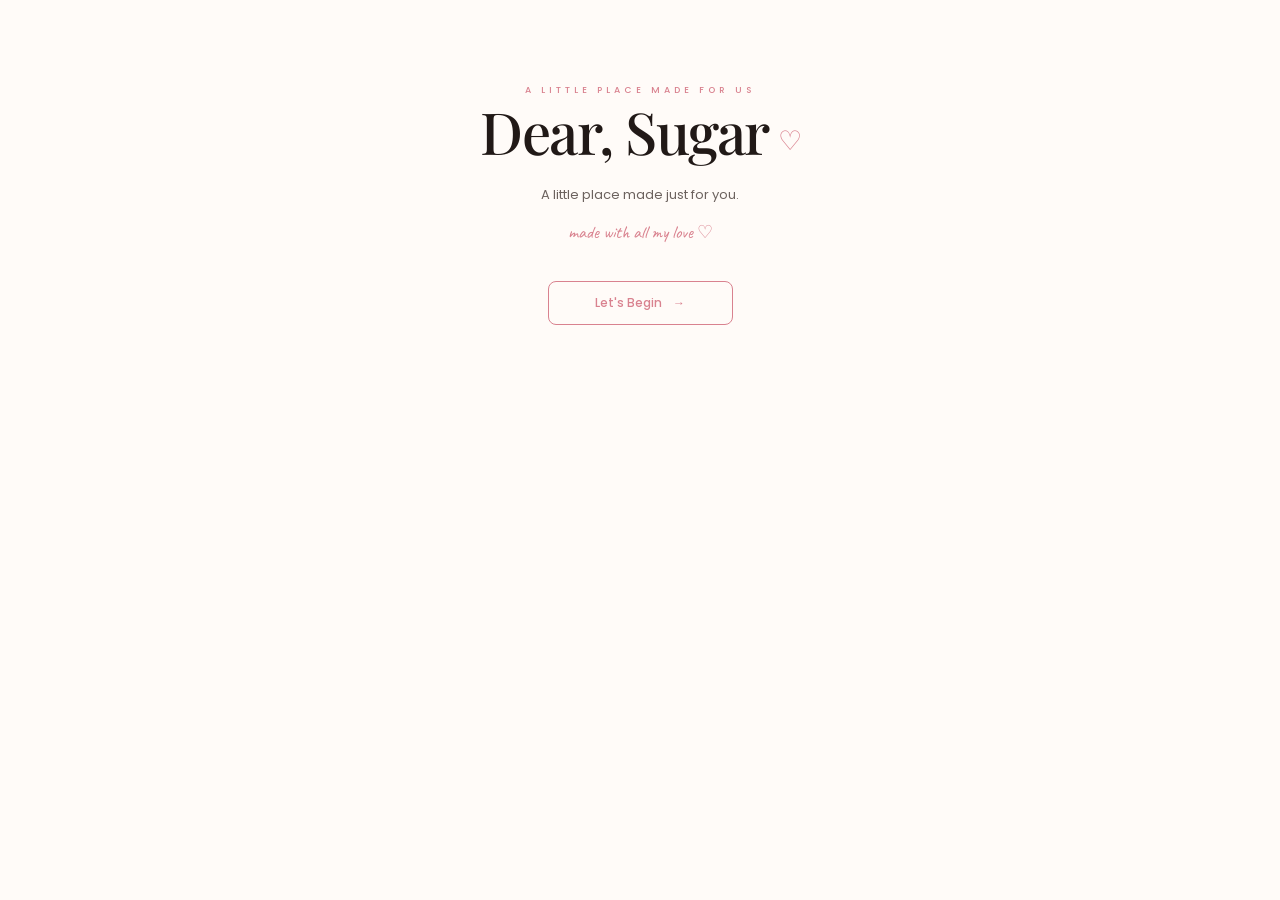
==== index.html @ c56ee64c "Refactor 'This or That' button HTML structure" ====
<!DOCTYPE html>
<html lang="en">

<head>

    <meta charset="UTF-8">
    <meta name="viewport" content="width=device-width, initial-scale=1.0">

    <title>Dear, Sugar ❤️</title>

    <link rel="stylesheet" href="style.css?v=4">

    <link href="https://fonts.googleapis.com/css2?family=Caveat:wght@400;500&family=Playfair+Display:wght@500;600&family=Poppins:wght@300;400;500;600&display=swap" rel="stylesheet">

</head>

<body>

<section id="landing">

    <h1>Dear, Sugar</h1>

    <p>A little place made just for you.</p>

    <button id="beginButton">
        Let's Begin
    </button>

</section>
    <section id="home" class="homeRedesign">

    <!-- HEADER -->

    <header class="homeHeader">

        <div class="homeMenuDecoration">
            <span></span>
            <span></span>
            <span></span>
            <b>♡</b>
        </div>

        <div class="homeBrand">
            <h1>
                Dear, Sugar
                <span>♡</span>
            </h1>

            <p>A LITTLE PLACE MADE FOR US</p>
        </div>

        <div class="homeTinyNote">
            you mean<br>
            the whole<br>
            world to me
            <span>♡</span>
        </div>

    </header>


    <div class="homeMain">


        <!-- MONTHLY BOUQUET -->

        <button id="bouquetBtn" class="bouquetHero" type="button">

            <div class="bouquetSketch">

                <svg viewBox="0 0 340 270" aria-hidden="true">

                    <!-- stems -->

                    <g class="flowerLines">

                        <path d="M170 215 C167 170 165 120 165 53" />
                        <path d="M170 215 C150 165 130 120 103 72" />
                        <path d="M170 215 C190 165 214 115 235 67" />
                        <path d="M170 215 C137 175 105 145 70 119" />
                        <path d="M170 215 C205 172 240 145 270 113" />

                        <!-- leaves -->

                        <path d="M142 151 C123 139 116 124 120 112 C138 113 148 124 142 151Z" />

                        <path d="M198 147 C215 131 228 126 239 131 C232 147 218 153 198 147Z" />

                        <path d="M122 119 C106 109 100 95 104 83 C120 86 130 99 122 119Z" />

                        <path d="M218 112 C233 97 246 94 258 99 C251 115 237 120 218 112Z" />

                        <path d="M157 93 C143 81 141 68 147 58 C161 64 168 76 157 93Z" />

                        <!-- baby breath -->

                        <circle cx="165" cy="49" r="4" />
                        <circle cx="102" cy="68" r="4" />
                        <circle cx="234" cy="62" r="4" />
                        <circle cx="69" cy="115" r="4" />
                        <circle cx="271" cy="109" r="4" />

                        <circle cx="132" cy="87" r="3" />
                        <circle cx="191" cy="82" r="3" />
                        <circle cx="91" cy="102" r="3" />
                        <circle cx="250" cy="92" r="3" />

                        <circle cx="147" cy="71" r="2.5" />
                        <circle cx="182" cy="63" r="2.5" />
                        <circle cx="114" cy="93" r="2.5" />
                        <circle cx="222" cy="84" r="2.5" />

                    </g>


                    <!-- wrapping paper -->

                    <g class="bouquetPaper">

                        <path d="M73 118 L170 216 L109 258 Z" />

                        <path d="M267 115 L170 216 L231 258 Z" />

                        <path d="M109 258
                                 Q170 237 231 258" />

                        <path d="M151 213
                                 Q170 224 189 213" />

                    </g>


                    <!-- ribbon -->

                    <g class="bouquetRibbon">

                        <path d="M153 220
                                 C138 211 129 220 133 229
                                 C139 238 151 230 168 223" />

                        <path d="M187 220
                                 C202 211 211 220 207 229
                                 C201 238 189 230 172 223" />

                        <circle cx="170" cy="221" r="5" />

                    </g>

                </svg>


                <div class="bouquetTag">
                    for you,<br>
                    only you.
                </div>

            </div>


            <div class="bouquetHeroText">

                <span class="deliveryLabelHome">
                    NEW DELIVERY
                </span>

                <h2>
                    Your August Bouquet
                    <span>♡</span>
                </h2>

                <p>
                    A new delivery is waiting for you ♡
                </p>

                <span class="heroFakeButton">
                    Open bouquet
                    <b>→</b>
                </span>

            </div>

        </button>



        <!-- FOR YOU -->

        <h2 class="homeSectionTitle">
            FOR YOU
            <span>♡</span>
        </h2>


        <div class="forYouGrid">


            <button id="lettersBtn" class="forYouItem" type="button">

                <span class="lineIcon">

                    <svg viewBox="0 0 40 40" aria-hidden="true">
                        <rect x="4" y="9" width="32" height="23" rx="2"></rect>
                        <path d="M5 11 L20 23 L35 11"></path>
                    </svg>

                </span>

                <span class="featureText">

                    <strong>Letters</strong>

                    <small>
                        For the days you need me.
                    </small>

                </span>

                <span class="featureArrow">→</span>

            </button>



            <button id="moodBtn" class="forYouItem" type="button">

                <span class="lineIcon">

                    <svg viewBox="0 0 40 40" aria-hidden="true">
                        <circle cx="20" cy="20" r="15"></circle>
                        <circle cx="15" cy="17" r="1"></circle>
                        <circle cx="25" cy="17" r="1"></circle>
                        <path d="M13 23 Q20 29 27 23"></path>
                    </svg>

                </span>

                <span class="featureText">

                    <strong>Mood Check</strong>

                    <small>
                        Tell me how you're feeling.
                    </small>

                </span>

                <span class="featureArrow">→</span>

            </button>

        </div>



        <!-- ALL THINGS US -->

        <h2 class="homeSectionTitle">
            ALL THINGS US
            <span>♡</span>
        </h2>


        <div class="thingsGrid">


            <button id="scrapbookBtn" class="minimalCard" type="button" disabled>

                <span class="tinyCardHeart">♡</span>

                <span class="miniLineIcon">

                    <svg viewBox="0 0 40 40" aria-hidden="true">
                        <path d="M5 9 Q13 6 20 11 V33 Q13 28 5 31 Z"></path>
                        <path d="M35 9 Q27 6 20 11 V33 Q27 28 35 31 Z"></path>
                    </svg>

                </span>

              <strong>
    ###### ####<br>
    ###### ## ###
</strong>

<small>
    ########## ###'## ##########.
</small>

<span class="comingSoonTag">COMING SOON</span>



            <button id="remindersBtn" class="minimalCard" type="button">

                <span class="tinyCardHeart">♡</span>

                <span class="miniLineIcon">

                    <svg viewBox="0 0 40 40" aria-hidden="true">
                        <path d="M20 5 L24 15 L35 16 L27 23 L29 34 L20 28 L11 34 L13 23 L5 16 L16 15 Z"></path>
                    </svg>

                </span>

               <strong>
    Things That Remind<br>
    Me of You
</strong>

<small>
    Somehow, you're everywhere.
</small>

<span class="miniArrow">→</span>



            <button id="songsBtn" class="minimalCard" type="button">

                <span class="tinyCardHeart">♡</span>

                <span class="miniTextIcon">
                    ♫
                </span>

                <strong>Our Songs</strong>

                <small>
                    The soundtrack of us.
                </small>

                <span class="miniArrow">→</span>

            </button>



            <button id="moviesBtn" class="minimalCard" type="button">

                <span class="tinyCardHeart">♡</span>

                <span class="miniLineIcon">

                    <svg viewBox="0 0 40 40" aria-hidden="true">

                        <rect x="7" y="15" width="27" height="19" rx="2"></rect>

                        <path d="M7 15 L33 15"></path>

                        <path d="M9 14
                                 L8 8
                                 L32 4
                                 L33 10
                                 Z"></path>

                        <path d="M13 7 L17 12"></path>
                        <path d="M21 6 L25 10"></path>

                    </svg>

                </span>

                <strong>Movie Nights</strong>

                <small>
                    The movies we love.
                </small>

                <span class="miniArrow">→</span>

            </button>

        </div>


        <!-- KEEP REASONS, BUT MAKE IT SUBTLE -->

        <button id="reasonsBtn" class="reasonsHomeCard" type="button">

    <span class="reasonsIcon">♡</span>

    <span class="reasonsHomeText">
        <strong>40 Reasons I Love You</strong>
    </span>

    <span class="reasonsArrow">→</span>

</button>



        <!-- JUST FOR FUN -->

                

        <h2 class="homeSectionTitle">
            JUST FOR FUN
            <span>♡</span>
        </h2>


        <button id="gameBtn" class="gameStrip" type="button">

    <span class="gameLineHeart">

        <svg viewBox="0 0 50 50" aria-hidden="true">

            <path d="
                M13 18
                C9 18 7 22 7 28
                V32
                C7 37 10 40 14 40
                C17 40 19 37 21 34
                H29
                C31 37 33 40 36 40
                C40 40 43 37 43 32
                V28
                C43 22 41 18 37 18
                Z
            "></path>

            <path d="M14 27 H22"></path>
            <path d="M18 23 V31"></path>

            <circle cx="33" cy="25" r="1.5"></circle>
            <circle cx="37" cy="29" r="1.5"></circle>

        </svg>

    </span>


    <span class="gameStripText">

        <strong>Catch My Love</strong>

        </span>


    <span class="playGameButton">

        Play game
        <b>→</b>

    </span>

</button>

                <!-- existing card ends -->
</button>

<button id="thisOrThatBtn" class="funGameCard" type="button" onclick="window.location.href='this-or-that.html'">

   <div class="funGameTop">

    <span class="gameIcon">
        <svg viewBox="0 0 55 55" aria-hidden="true">
            <path d="M27.5 46
                     C8 32 7 18 15 13
                     C22 9 27.5 17 27.5 17
                     C27.5 17 33 9 40 13
                     C48 18 47 32 27.5 46Z">
            </path>
        </svg>
    </span>

    <div class="gameText">
        <strong>This or That</strong>
    </div>

</div>

    <div class="playGameButton">
        <span>Play game</span>
        <span>→</span>
    </div>

</button>


        <!-- SPECIAL -->

        <h2 class="homeSectionTitle">
            SPECIAL THINGS
            <span>♡</span>
        </h2>


        <button id="proposalBtn" class="specialFeature" type="button">

            <span class="specialLineHeart">

                <svg viewBox="0 0 55 55" aria-hidden="true">

                    <path d="M27.5 46
                             C8 32 7 18 15 13
                             C22 9 27.5 17 27.5 17
                             C27.5 17 33 9 40 13
                             C48 18 47 32 27.5 46Z">
                    </path>

                </svg>

            </span>


            <span class="specialCopy">

                <strong>
                    You've Got a Letter ♡
                </strong>

                <small>
                    Special delivery for Sugar
                </small>

                <em>
                    SPECIAL
                </em>

            </span>


            <span class="specialArrow">
                →
            </span>

        </button>



        <!-- FOOTER -->

        <div class="newHomeFooter">

            <span></span>

            <p>
                made with all my love, just for you ♡
                <small>— Fia</small>
            </p>

            <span></span>

        </div>


        <p class="lastUpdated">
            Last updated: 25 August 2026 💌
        </p>


    </div>

</section>

    <!-- =========================================
     OUR SCRAPBOOK
========================================= -->

<section id="scrapbookPage">

    <button class="backBtn scrapbookBackBtn">
        ← Back
    </button>


    <div class="scrapbookHeader">

        <p class="scrapbookEyebrow">
            LITTLE THINGS MADE FOR YOU
        </p>

        <h2>
            Our Scrapbook
            <span>♡</span>
        </h2>

        <p class="scrapbookHandwriting">
            one page at a time
        </p>

    </div>


    <div class="scrapbookBook">


        <!-- COVER -->

        <div class="scrapbookSpread active">

            <div class="scrapbookCover">

                <span class="coverTinyHeart">♡</span>

                <p class="coverSmall">
                    DEAR, SUGAR
                </p>

                <h3>
                    Our<br>
                    Scrapbook
                </h3>

                <p class="coverNote">
                    little things I made<br>
                    just for you
                </p>

                <span class="coverFrom">
                    — Fia ♡
                </span>

            </div>

        </div>



        <!-- PAGES 1 + 2 -->

        <div class="scrapbookSpread">

            <div class="scrapbookSheet leftSheet">

                <span class="scrapbookTape"></span>

                <img
                    src="scrapbook-1.png"
                    alt="You crack me up"
                >

                <span class="pageNumber">
                    01
                </span>

            </div>


            <div class="scrapbookSheet rightSheet">

                <span class="scrapbookTape"></span>

                <img
                    src="scrapbook-2.png"
                    alt="I donut know what I'd do without you"
                >

                <span class="pageNumber">
                    02
                </span>

            </div>

        </div>



        <!-- PAGES 3 + 4 -->

        <div class="scrapbookSpread">

            <div class="scrapbookSheet leftSheet">

                <span class="scrapbookTape"></span>

                <img
                    src="scrapbook-3.png"
                    alt="I cerealsly love you"
                >

                <span class="pageNumber">
                    03
                </span>

            </div>


            <div class="scrapbookSheet rightSheet">

                <span class="scrapbookTape"></span>

                <img
                    src="scrapbook-4.png"
                    alt="For the record you're my favourite"
                >

                <span class="pageNumber">
                    04
                </span>

            </div>

        </div>



        <!-- PAGE 5 + END PAGE -->

        <div class="scrapbookSpread">

            <div class="scrapbookSheet leftSheet">

                <span class="scrapbookTape"></span>

                <img
                    src="scrapbook-5.png"
                    alt="I love everyfin about you"
                >

                <span class="pageNumber">
                    05
                </span>

            </div>


            <div class="scrapbookSheet scrapbookEndPage">

                <span class="endHeart">
                    ♡
                </span>

                <h3>
                    To be continued...
                </h3>

                <p>
                    because I'm definitely<br>
                    not done making things<br>
                    for you yet xoxo
                </p>

            </div>

        </div>


    </div>


    <!-- BOOK CONTROLS -->

    <div class="scrapbookControls">

        <button id="scrapbookPrev" type="button">
            ←
        </button>

        <span id="scrapbookCounter">
            Cover
        </span>

        <button id="scrapbookNext" type="button">
            →
        </button>

    </div>


    <p class="scrapbookBottomNote">
        made especially for you ♡
    </p>

</section>

    <!-- =========================================
     THINGS THAT REMIND ME OF YOU
========================================= -->

<section id="remindersPage">

    <button class="backBtn remindersBackBtn">
        ← Back
    </button>


    <div class="remindersHeader">

        <p class="remindersEyebrow">
            ALL THE LITTLE THINGS
        </p>

        <h2>
            Things That Remind Me of You
            <span>♡</span>
        </h2>

        <p class="remindersHandwriting">
            somehow, you're everywhere.
        </p>

    </div>


    <div class="remindersBoard">


        <!-- 1 - BELLE -->

        <div class="reminderCard reminderPolaroid reminderTiltLeft">

            <span class="reminderTape"></span>

            <div class="reminderPhoto">
    <img src="belle.png" alt="Belle">
</div>

<p>Belle</p>

        </div>


        <!-- 2 - RAPUNZEL -->

        <div class="reminderCard reminderTall reminderTiltRight">

            <span class="reminderPin"></span>

            <div class="reminderPhoto">
    <img src="rapunzle.png" alt="Belle">
</div>

            <p>Rapunzel</p>

        </div>


        <!-- 3 - TIDES OF THE MOON -->

        <div class="reminderCard reminderWide">

            <div class="reminderPhoto">
   <img src="tidesofthemoon.png" alt="Belle">
</div>

            <p>Tides of the Moon</p>

        </div>


        <!-- little decoration -->

        <span class="reminderDoodle doodleHeartOne">
            ♡
        </span>


        <!-- 4 - CALIFORNIA DREAMIN' -->

        <div class="reminderCard reminderWide reminderTiltLeft">

            <span class="reminderTape"></span>

            <div class="reminderPhoto">
    <img src="californiadreamin.png" alt="Belle">
            </div>

            <p>California Dreamin'</p>

        </div>


        <!-- 5 - O CHILDREN -->

        <div class="reminderCard reminderPolaroid reminderTiltLeft">

            <div class="reminderPhoto">
    <img src="ochildren.png" alt="Belle">
            </div>

            <p>O Children</p>

        </div>


        <!-- 6 - ORANGE -->

         <div class="reminderCard reminderPolaroid reminderTiltRight">

            <div class="reminderPhoto">
    <img src="orange.png" alt="Belle">
            </div>

            <p>Orange</p>

        </div>


        <!-- decoration -->

        <span class="reminderDoodle doodleArrowOne">
            ↗
        </span>


        <!-- 7 - BILLIE EILISH -->

        <div class="reminderCard reminderTall reminderTiltLeft">

            <span class="reminderPaperclip">
                〰
            </span>

            <div class="reminderPhoto">
                <img src="billieeilish.png" alt="Belle">
            </div>

            <p>Billie Eilish</p>

        </div>


        <!-- 8 - AUTUMN -->

        <div class="reminderCard reminderPolaroid reminderTiltRight">

            <span class="reminderTape"></span>

            <div class="reminderPhoto">
                <img src="autumn.png" alt="Belle">
            </div>

            <p>Autumn</p>

        </div>


        <!-- 9 - GILMORE GIRLS -->

        <div class="reminderCard reminderWide">

            <div class="reminderPhoto">
                <img src="gilmoregirls.png" alt="Belle">
            </div>

            <p>Gilmore Girls</p>

        </div>


        <!-- decoration -->

        <span class="reminderDoodle doodleStarOne">
            ☆
        </span>


       <!-- 10 - HOME -->

<div class="reminderCard reminderPolaroid reminderTiltLeft">

    <span class="reminderTape"></span>

    <div class="reminderPhoto">
        <img src="home.png" alt="Belle">
    </div>

    <p>Home</p>

</div>


        <!-- 11 - YELLOW -->

        <div class="reminderCard reminderPolaroid reminderTiltRight">

           <div class="reminderPhoto">
    <img src="yellow.png" alt="Belle">
            </div>

            <p>yellow</p>

        </div>


        <!-- 12 - HARRY POTTER -->

        <div class="reminderCard reminderPolaroid reminderTiltRight">

            <span class="reminderTape"></span>

            <div class="reminderPhoto">
                <img src="harrypotter.png" alt="Belle">
            </div>

            <p>Harry Potter</p>

        </div>


        <!-- decoration -->

        <span class="reminderDoodle doodleHeartTwo">
            ♡
        </span>


        <!-- 13 - OREGON -->

        <div class="reminderCard reminderWide reminderTiltLeft">

            <div class="reminderPhoto">
                <img src="oregon.png" alt="Belle">
            </div>

            <p>Oregon</p>

        </div>


        <!-- 14 - RAIN -->

        <div class="reminderCard reminderTall">

            <span class="reminderTape"></span>

            <div class="reminderPhoto">
                <img src="rain.png" alt="Belle">
            </div>

            <p>Rain</p>

        </div>


        <!-- 15 - GIRL ON THE MOON -->

        <div class="reminderCard reminderPolaroid reminderTiltRight">

            <div class="reminderPhoto">
                <img src="girlonthemoon.png" alt="Belle">
            </div>

            <p>Girl on the Moon</p>

        </div>


        <!-- decoration -->

        <span class="reminderDoodle doodleArrowTwo">
            ↘
        </span>


        <!-- 16 - LANA DEL REY -->

        <div class="reminderCard reminderWide reminderTiltLeft">

            <span class="reminderTape"></span>

            <div class="reminderPhoto">
                <img src="lanadelrey.png" alt="Belle">
            </div>

            <p>Lana Del Rey</p>

        </div>


        <!-- 17 - ROSES -->

        <div class="reminderCard reminderPolaroid reminderTiltRight">

            <span class="reminderTape"></span>

            <div class="reminderPhoto">
                <img src="roses.png" alt="Belle">
            </div>

            <p>Roses</p>

        </div>

        <!-- 18 - NEW YORK -->

<div class="reminderCard reminderWide reminderTiltRight">

    <span class="reminderTape"></span>

    <div class="reminderPhoto">
        <img src="newyork.png" alt="Belle">
    </div>

    <p>New York</p>

</div>


<!-- 19 - SHES UNREAL -->

<div class="reminderCard reminderPolaroid reminderTiltLeft">

    <span class="reminderPaperclip">
        〰
    </span>

    <div class="reminderPhoto">
        <img src="shesunreal.png" alt="Belle">
    </div>

    <p>She's Unreal</p>

</div>


<!-- 20 - GOLDEN BROWN -->

<div class="reminderCard reminderWide reminderTiltRight">

    <span class="reminderTape"></span>

    <div class="reminderPhoto">
        <img src="goldenbrown.png" alt="Belle">
    </div>

    <p>Golden Brown</p>

</div>


        <!-- final decorations -->

        <span class="reminderDoodle doodleHeartThree">
            ♡
        </span>

        <span class="reminderDoodle doodleStarTwo">
            ☆
        </span>


    </div>


    <div class="remindersEnding">

        <span>♡</span>

        <p>
            and somehow,<br>
            all roads lead back to you xox
        </p>

        <span>♡</span>

    </div>


</section>

    <!-- =========================================
     MONTHLY BOUQUET PAGE
========================================= -->

<section id="bouquetPage" class="bouquetPage">

    <button class="backBtn bouquetBackBtn">
        ← Back
    </button>


    <div class="bouquetPageHeader">

        <p class="bouquetEyebrow">
            YOUR AUGUST BOUQUET
        </p>

        <h2>
            Your August Bouquet
            <span>♡</span>
        </h2>

        <p class="bouquetHandwriting">
            picked just for you
        </p>

    </div>


    <!-- MAIN BOUQUET -->

    <div class="bigBouquet">

    <svg viewBox="0 0 520 500" aria-hidden="true">

        <!-- =========================
             STEMS
        ========================== -->

        <g class="bouquetStems">

            <path d="M260 405 C255 320 250 215 245 95"></path>
            <path d="M260 405 C240 320 215 220 190 105"></path>
            <path d="M260 405 C280 315 305 220 325 105"></path>

            <path d="M260 405 C220 330 175 250 135 165"></path>
            <path d="M260 405 C300 325 350 250 390 165"></path>

            <path d="M260 405 C230 315 190 270 155 220"></path>
            <path d="M260 405 C290 315 330 270 365 220"></path>

            <!-- leaves -->

            <path d="M215 282 C185 268 170 245 176 222
                     C205 228 220 250 215 282Z"></path>

            <path d="M300 280 C330 258 352 255 366 267
                     C345 289 324 294 300 280Z"></path>

            <path d="M190 235 C163 221 153 199 160 180
                     C185 186 200 207 190 235Z"></path>

            <path d="M325 235 C349 211 370 207 385 218
                     C368 241 347 246 325 235Z"></path>

            <path d="M232 205 C208 190 200 170 207 153
                     C230 160 240 181 232 205Z"></path>

            <path d="M285 205 C308 184 326 181 340 190
                     C326 211 305 217 285 205Z"></path>

        </g>


        <!-- =========================
             LEFT ROSE
        ========================== -->

        <g class="bouquetFlower roseFlower">

            <path d="M115 165
                     C96 144 102 118 124 111
                     C145 102 162 118 164 139
                     C177 153 167 178 145 185
                     C126 191 108 181 115 165Z">
            </path>

            <path d="M125 153
                     C115 138 127 125 140 135
                     C147 121 162 132 157 145
                     C169 157 154 171 143 160
                     C132 174 118 165 125 153Z">
            </path>

            <path d="M136 146
                     C137 137 147 134 152 141
                     C158 149 151 156 143 155
                     C137 154 134 150 136 146Z">
            </path>

        </g>


        <!-- =========================
             TOP LEFT ROSE
        ========================== -->

        <g class="bouquetFlower roseFlower">

            <path d="M170 110
                     C155 91 161 69 180 62
                     C198 55 214 68 215 87
                     C228 100 219 121 200 128
                     C181 134 164 126 170 110Z">
            </path>

            <path d="M179 99
                     C170 86 181 76 192 84
                     C200 72 212 83 207 95
                     C218 105 205 117 195 107
                     C185 118 173 110 179 99Z">
            </path>

            <path d="M188 93
                     C190 85 198 83 203 89
                     C208 96 201 103 194 102
                     C189 101 186 97 188 93Z">
            </path>

        </g>


        <!-- =========================
             TOP RIGHT ROSE
        ========================== -->

        <g class="bouquetFlower roseFlower">

            <path d="M305 113
                     C289 94 296 70 316 63
                     C335 56 351 70 352 89
                     C366 102 357 125 337 132
                     C318 138 300 129 305 113Z">
            </path>

            <path d="M315 101
                     C305 88 316 77 328 86
                     C336 74 349 85 344 97
                     C354 108 341 120 331 110
                     C321 121 309 112 315 101Z">
            </path>

            <path d="M325 95
                     C326 87 335 84 340 91
                     C345 98 338 105 331 104
                     C326 103 323 99 325 95Z">
            </path>

        </g>


        <!-- =========================
             SMALL CENTRE ROSE
        ========================== -->

        <g class="bouquetFlower roseFlower">

            <path d="M231 143
                     C218 127 223 108 239 102
                     C255 96 268 108 269 124
                     C280 136 273 154 257 160
                     C242 165 227 158 231 143Z">
            </path>

            <path d="M240 135
                     C233 124 242 116 251 123
                     C257 114 268 123 263 133
                     C271 142 261 151 253 143
                     C245 152 236 145 240 135Z">
            </path>

        </g>


        <!-- =========================
             DAISY
        ========================== -->

        <g class="bouquetFlower daisyFlower">

            <circle cx="388" cy="170" r="9"></circle>

            <ellipse cx="388" cy="139" rx="8" ry="18"></ellipse>
            <ellipse cx="388" cy="201" rx="8" ry="18"></ellipse>

            <ellipse cx="357" cy="170" rx="18" ry="8"></ellipse>
            <ellipse cx="419" cy="170" rx="18" ry="8"></ellipse>

            <ellipse cx="366" cy="148"
                     rx="8" ry="17"
                     transform="rotate(-45 366 148)">
            </ellipse>

            <ellipse cx="410" cy="148"
                     rx="8" ry="17"
                     transform="rotate(45 410 148)">
            </ellipse>

            <ellipse cx="366" cy="192"
                     rx="8" ry="17"
                     transform="rotate(45 366 192)">
            </ellipse>

            <ellipse cx="410" cy="192"
                     rx="8" ry="17"
                     transform="rotate(-45 410 192)">
            </ellipse>

        </g>


        <!-- =========================
             LAVENDER
        ========================== -->

        <g class="lavenderFlower">

            <path d="M260 400 C248 300 230 205 220 115"></path>

            <ellipse cx="219" cy="120" rx="6" ry="13"></ellipse>
            <ellipse cx="230" cy="132" rx="6" ry="13"></ellipse>
            <ellipse cx="215" cy="143" rx="6" ry="13"></ellipse>
            <ellipse cx="228" cy="154" rx="6" ry="13"></ellipse>
            <ellipse cx="214" cy="166" rx="6" ry="13"></ellipse>
            <ellipse cx="226" cy="178" rx="6" ry="13"></ellipse>

            <path d="M260 400 C270 300 285 205 292 135"></path>

            <ellipse cx="291" cy="139" rx="6" ry="13"></ellipse>
            <ellipse cx="302" cy="151" rx="6" ry="13"></ellipse>
            <ellipse cx="288" cy="162" rx="6" ry="13"></ellipse>
            <ellipse cx="300" cy="174" rx="6" ry="13"></ellipse>
            <ellipse cx="286" cy="185" rx="6" ry="13"></ellipse>

        </g>


        <!-- =========================
             BABY'S BREATH - LEFT
        ========================== -->

        <g class="babyBreath">

            <path d="M255 397 C210 310 150 248 95 185"></path>

            <path d="M124 220 L102 195"></path>
            <path d="M140 237 L118 208"></path>
            <path d="M155 255 L145 223"></path>

            <circle cx="96" cy="184" r="5"></circle>
            <circle cx="82" cy="198" r="4"></circle>
            <circle cx="106" cy="205" r="4"></circle>
            <circle cx="117" cy="215" r="4"></circle>
            <circle cx="138" cy="220" r="4"></circle>
            <circle cx="149" cy="236" r="3.5"></circle>

        </g>


        <!-- =========================
             BABY'S BREATH - RIGHT
        ========================== -->

        <g class="babyBreath">

            <path d="M265 397 C315 315 380 250 430 188"></path>

            <path d="M386 231 L410 203"></path>
            <path d="M370 248 L398 218"></path>
            <path d="M354 265 L365 232"></path>

            <circle cx="432" cy="186" r="5"></circle>
            <circle cx="447" cy="199" r="4"></circle>
            <circle cx="420" cy="207" r="4"></circle>
            <circle cx="407" cy="217" r="4"></circle>
            <circle cx="387" cy="224" r="4"></circle>
            <circle cx="370" cy="239" r="3.5"></circle>

        </g>


        <!-- little filler flowers -->

        <g class="babyBreath">

            <circle cx="185" cy="181" r="4"></circle>
            <circle cx="200" cy="194" r="3"></circle>
            <circle cx="337" cy="181" r="4"></circle>
            <circle cx="350" cy="198" r="3"></circle>

            <path d="M260 400 C225 300 205 240 187 184"></path>
            <path d="M260 400 C300 305 320 245 338 184"></path>

        </g>

        <!-- FORGET-ME-NOT -->

<g class="forgetBouquet">

    <path d="M260 400 C225 320 185 260 165 205"></path>

    <g transform="translate(160 195)">
        <circle cx="0" cy="0" r="3"></circle>

        <circle cx="0" cy="-8" r="5"></circle>
        <circle cx="8" cy="-2" r="5"></circle>
        <circle cx="5" cy="7" r="5"></circle>
        <circle cx="-5" cy="7" r="5"></circle>
        <circle cx="-8" cy="-2" r="5"></circle>
    </g>

    <g transform="translate(180 220)">
        <circle cx="0" cy="0" r="3"></circle>

        <circle cx="0" cy="-7" r="4.5"></circle>
        <circle cx="7" cy="-2" r="4.5"></circle>
        <circle cx="4" cy="6" r="4.5"></circle>
        <circle cx="-4" cy="6" r="4.5"></circle>
        <circle cx="-7" cy="-2" r="4.5"></circle>
    </g>

</g>


     <!-- =========================
     SOFT WRAPPING PAPER
========================== -->

<g class="bouquetWrapping">

    <!-- left sheet -->
    <path d="
        M92 215
        Q130 255 175 300
        Q215 340 260 398
        Q218 424 168 438
        Q145 365 120 300
        Q105 255 92 215
        Z">
    </path>

    <!-- right sheet -->
    <path d="
        M428 215
        Q390 255 345 300
        Q305 340 260 398
        Q302 424 352 438
        Q375 365 400 300
        Q415 255 428 215
        Z">
    </path>

    <!-- folded inner paper -->
    <path d="
        M150 260
        Q205 290 260 350
        Q315 290 370 260">
    </path>

    <path d="
        M168 438
        Q260 410 352 438">
    </path>

</g>


<!-- =========================
     RIBBON
========================== -->

<g class="bouquetRibbonPage">

    <path d="
        M258 398
        C230 374 198 381 204 405
        C209 425 236 419 260 402">
    </path>

    <path d="
        M262 398
        C290 374 322 381 316 405
        C311 425 284 419 260 402">
    </path>

    <path d="
        M247 411
        Q238 442 225 466">
    </path>

    <path d="
        M273 411
        Q283 442 298 464">
    </path>

    <circle cx="260" cy="402" r="7"></circle>

</g>


<!-- tag string -->

<g class="bouquetStems">

    <path d="
        M274 409
        Q315 421 350 440
        Q370 449 385 452">
    </path>

</g>

</svg>


<div class="bigBouquetTag">
    for Sugar
    <span>♡</span>
</div>

</div>


<p class="bouquetMainNote">
    Every flower in this bouquet means something,<br>
    because obviously I couldn't just give you normal flowers xoxo
    <span>♡</span>
</p>


<!-- FLOWER MEANINGS -->

<div class="flowerMeaningGrid">


    <!-- ROSE -->

    <div class="flowerMeaningCard">

        <div class="flowerCardDrawing roseMini">

            <svg viewBox="90 90 90 120" aria-hidden="true">

                <path d="M115 165
                         C96 144 102 118 124 111
                         C145 102 162 118 164 139
                         C177 153 167 178 145 185
                         C126 191 108 181 115 165Z">
                </path>

                <path d="M125 153
                         C115 138 127 125 140 135
                         C147 121 162 132 157 145
                         C169 157 154 171 143 160
                         C132 174 118 165 125 153Z">
                </path>

                <path d="M136 146
                         C137 137 147 134 152 141
                         C158 149 151 156 143 155
                         C137 154 134 150 136 146Z">
                </path>

                <path d="M143 184 L143 207"></path>

            </svg>

        </div>


        <div>

            <h3>Rose</h3>

            <span class="flowerMeaningLabel">
                LOVE
            </span>

            <p>
                For the ridiculous amount of love I have for you.
            </p>

        </div>

    </div>



    <!-- LAVENDER -->

    <div class="flowerMeaningCard">

        <div class="flowerCardDrawing lavenderMini">

            <svg viewBox="195 100 65 120" aria-hidden="true">

                <path d="M220 210 C218 175 219 145 220 115"></path>

                <ellipse cx="219" cy="120" rx="6" ry="13"></ellipse>
                <ellipse cx="230" cy="132" rx="6" ry="13"></ellipse>
                <ellipse cx="215" cy="143" rx="6" ry="13"></ellipse>
                <ellipse cx="228" cy="154" rx="6" ry="13"></ellipse>
                <ellipse cx="214" cy="166" rx="6" ry="13"></ellipse>
                <ellipse cx="226" cy="178" rx="6" ry="13"></ellipse>

            </svg>

        </div>


        <div>

            <h3>Lavender</h3>

            <span class="flowerMeaningLabel">
                COMFORT
            </span>

            <p>
                For the comfort you give me without even trying.
            </p>

        </div>

    </div>



    <!-- DAISY -->

    <div class="flowerMeaningCard">

        <div class="flowerCardDrawing daisyMini">

            <svg viewBox="335 125 105 125" aria-hidden="true">

                <path d="M388 220 L388 190"></path>

                <circle cx="388" cy="170" r="9"></circle>

                <ellipse cx="388" cy="139" rx="8" ry="18"></ellipse>
                <ellipse cx="388" cy="201" rx="8" ry="18"></ellipse>

                <ellipse cx="357" cy="170" rx="18" ry="8"></ellipse>
                <ellipse cx="419" cy="170" rx="18" ry="8"></ellipse>

                <ellipse
                    cx="366"
                    cy="148"
                    rx="8"
                    ry="17"
                    transform="rotate(-45 366 148)">
                </ellipse>

                <ellipse
                    cx="410"
                    cy="148"
                    rx="8"
                    ry="17"
                    transform="rotate(45 410 148)">
                </ellipse>

                <ellipse
                    cx="366"
                    cy="192"
                    rx="8"
                    ry="17"
                    transform="rotate(45 366 192)">
                </ellipse>

                <ellipse
                    cx="410"
                    cy="192"
                    rx="8"
                    ry="17"
                    transform="rotate(-45 410 192)">
                </ellipse>

            </svg>

        </div>


        <div>

            <h3>Daisy</h3>

            <span class="flowerMeaningLabel">
                HAPPINESS
            </span>

            <p>
                For the happiness you bring into my everyday.
            </p>

        </div>

    </div>



    <!-- FORGET-ME-NOT -->

    <div class="flowerMeaningCard">

        <div class="flowerCardDrawing forgetMini">

            <svg viewBox="135 175 70 100" aria-hidden="true">

                <path d="M180 270 C175 245 170 220 165 205"></path>

                <g transform="translate(160 195)">

                    <circle cx="0" cy="0" r="3"></circle>

                    <circle cx="0" cy="-8" r="5"></circle>
                    <circle cx="8" cy="-2" r="5"></circle>
                    <circle cx="5" cy="7" r="5"></circle>
                    <circle cx="-5" cy="7" r="5"></circle>
                    <circle cx="-8" cy="-2" r="5"></circle>

                </g>

                <g transform="translate(180 220)">

                    <circle cx="0" cy="0" r="3"></circle>

                    <circle cx="0" cy="-7" r="4.5"></circle>
                    <circle cx="7" cy="-2" r="4.5"></circle>
                    <circle cx="4" cy="6" r="4.5"></circle>
                    <circle cx="-4" cy="6" r="4.5"></circle>
                    <circle cx="-7" cy="-2" r="4.5"></circle>

                </g>

            </svg>

        </div>


        <div>

            <h3>Forget-me-not</h3>

            <span class="flowerMeaningLabel">
                MEMORIES
            </span>

            <p>
                Because I want to remember every little thing about us.
            </p>

        </div>

    </div>



    <!-- BABY'S BREATH -->

    <div class="flowerMeaningCard">

        <div class="flowerCardDrawing babyMini">

            <svg viewBox="65 160 110 120" aria-hidden="true">

                <path d="M145 270 C130 240 112 210 95 185"></path>

                <path d="M124 220 L102 195"></path>
                <path d="M140 237 L118 208"></path>
                <path d="M155 255 L145 223"></path>

                <circle cx="96" cy="184" r="5"></circle>
                <circle cx="82" cy="198" r="4"></circle>
                <circle cx="106" cy="205" r="4"></circle>
                <circle cx="117" cy="215" r="4"></circle>
                <circle cx="138" cy="220" r="4"></circle>
                <circle cx="149" cy="236" r="3.5"></circle>

            </svg>

        </div>


        <div>

            <h3>Baby's Breath</h3>

            <span class="flowerMeaningLabel">
                FOREVER
            </span>

            <p>
                For forever, for always, for us.
            </p>

        </div>

    </div>


</div>



    <!-- PREVIOUS BOUQUETS -->

    <div class="previousBouquets">

        <div class="bouquetDivider">
            <span></span>
            <b>♡</b>
            <span></span>
        </div>

        <h2>
            Previous Bouquets
        </h2>

       <div class="bouquetArchiveCard">

    <div class="archiveFlower">

        <svg viewBox="0 0 60 70" aria-hidden="true">

            <path d="M30 63 C29 47 25 31 20 18"></path>
            <path d="M30 63 C33 45 39 31 44 19"></path>
            <path d="M30 63 C30 43 30 28 30 12"></path>

            <circle cx="20" cy="17" r="7"></circle>
            <circle cx="30" cy="11" r="7"></circle>

            <circle cx="44" cy="18" r="3"></circle>
            <circle cx="49" cy="13" r="2.5"></circle>
            <circle cx="51" cy="23" r="2.5"></circle>

            <path d="M25 38 C16 34 14 28 16 24
                     C23 26 27 31 25 38Z"></path>

            <path d="M35 39 C43 33 48 33 51 36
                     C46 42 41 43 35 39Z"></path>

            <path d="M23 57 Q30 52 37 57"></path>

        </svg>

    </div>


    <div class="archiveText">

        <span class="archiveDate">
            AUGUST 2026
        </span>

        <h3>
            Our First Bouquet ♡
        </h3>

        <p>
            Where our little flower collection started.
        </p>

    </div>


    <span class="archiveArrow">
        →
    </span>

</div>


</section>

    <section id="lettersPage">

    <button class="backBtn">
        ← Back
    </button>

    <h2>Letters</h2>

    <p class="letterCategory">FOR WHEN YOU NEED ME</p>    

<div class="letter">

    <button class="letterBtn">
         Open When You're Sad
    </button>

    <div class="letterContent">

        <h3>Open When You're Sad</h3>

        <p>
             If this letter is opened, then I assume you are sad, and that's okay we are all allowed to be sad. Just know that it is also okay to not be okay, you don't always need to be strong and you are allowed to be sad sometimes. But also do remember that this moment of sadness will pass and that you won't always feel like this not for long anyway. Take some time to calm down, to collect your thoughts. Watch your comfort film or show, be cheeky, have some chocolate or something you enjoy but don't have often. Allow yourself to feel what you're feeling, don't push it down let yourself feel. And when you're ready to talk I am here for you and so are all of your friends. Don't ever feel like you have to be sad alone, I am more than happy to be with you when you do feel a bit blue. I hope this letter makes you feel somewhat better, and i am here for you always xoxo
        </p>

    </div>

</div>

<div class="letter">

    <button class="letterBtn">
        Open When You Miss Me
    </button>

    <div class="letterContent">

        <h3>Open When You Miss Me</h3>

        <p>
            Before I say anything I miss you too, more than words and actions can say. You are always always in my thoughts and most definitely in my heart all of the time, when we message and when we do not.  Think about all the nice times we've had, all the films we've watched and all the times I've made you laugh. That's what I do when I miss you and it always brings a smile back on my face and I hope that it can do the same for you too. Those moments only make me look forward to creating more in the future, until then hold onto the memories we already do have knowing that they are a reminder of the love we share and the bond that keeps us connected. Dont miss me too much now, i am always here in spirit and if im not dont worry i am definitely thinking about you or reminiscing old messages in the bathroom crying xoxo
        </p>

    </div>

</div>

<div class="letter">

    <button class="letterBtn">
         Open When You Can't Sleep
    </button>

    <div class="letterContent">

        <h3>Open When You Can't Sleep</h3>

        <p>
           .If you are reading this then you cant sleep and it must mean im asleep too (in which i probably am..) Know that I am dreaming of you, probably like having babies with you or something.. anyways. Also know that I am wishing I could do something to help you sleep and I do apologise for not being awake with you. Think of our happiest memories and funniest times hopefully those thoughts will comfort you. Perhaps imagine that you were in one of the forests we were gonna die in, think about us in there, what are we doing? let the thought take you away. Ill be here for when you wake up, ready to make new memories and make you laugh as per usual. Sleep well sugar xoxo
        </p>

    </div>

</div>

<div class="letter">

    <button class="letterBtn">
        Open When You're Overthinking
    </button>

    <div class="letterContent">

        <h3>Open When You're Overthinking</h3>

        <p>
                        i hope you dont have to open this letter but if you do then i hope i can help. If you haven't already message me, talk to me whats on your mind i will do everything in my power to help you. If talking doesn't work i want you to think about good memories no matter who they are about just something that will distract you from happening. And if that doesn't work try breathing in and out but also finding 5 things you can see, 4 things you can touch, 3 things you can hear, 2 things you can smell and lastly 1 thing you can taste.
Here's a list of some things that might help you
Cold water, or ice: hold something cold or splash your face with cold water 
Count backwards: from 100 or 50 or whatever number you wanna start from 
focus on a texture: touch something nearby and describe it, to yourself or to me or to whoever
Object hunt: find 3 blue things or 4 round objects near you or in the room you are in
I hope you are okay and that this helps sugar xoxo
        </p>

    </div>

</div>

<div class="letter">

    <button class="letterBtn">
         Open When You're Having a Bad Day
    </button>

    <div class="letterContent">

        <h3>Open When You're Having a Bad Day</h3>

        <p>
                 It is tragic you had to open this and i feel sad to even write this i never want you to experience a bad day in your life but i suppose we all do. But why are you having a bad day? tell me whats going on. so that it wont happen again or just in case i need to fight anyone for you..But if you dont want to talk about it then thats okay too, just know that i am here for you if you do need and i will always be glad to listen to what you need to say. I am sorry if someone's upset you or if you're just having a bad day. Believe in yourself and don't let anyone say anything bad to make you not believe. Stay strong, take deep breaths and relax. It's just a bad day, not a bad life. A bad day is 24 hours and good thing we have tomorrow and tomorrow is a new day xoxo
        </p>

    </div>

</div>

<div class="letter">

    <button class="letterBtn">
         Open When You Need Motivation
    </button>

    <div class="letterContent">

        <h3>Open When You Need Motivation</h3>

        <p>
            It's okay to have days where you feel not motivated. We all do, don't think it's a bad thing. Just remember how far you have come. (was looking at the list of letters i need to write, saw this one and i was thinking like oh not motivated to like workout.. asked chatey petey for an inspo letter yk and turns out its like cant be motivated to do anything like.. whoops anyways back to the letter) Every difficult day you've had before, you've managed to survive so im sure you can get through this one too. You don't need to be perfect, no one's asking that of you just small steps at a timeeven a small bit of progress counts, progress is progress at the end of the day. drink some water take a deep breathe put some tunes on and remind yourself why you started xoxo
        </p>

    </div>

</div>

<div class="letter">

    <button class="letterBtn">
         A Reminder of My Love
    </button>

    <div class="letterContent">

        <h3>A Reminder of My Love</h3>

        <p>
         i want you to stop and think and let it sink in (think of the tiktoks of the sink at the door) I love you so so much i love you on your good days when youre laughing joking and smiling and i love you on your bad days too when your tired sad and crying. The love I have for you doesn't change depending how you feel that day. I love everything about you, I love how you are always there, how you dont wanna sleep if I'm not, I love how much you care for others, I love you in every way I can. I hope you never ever have to question my love for you because I will always always try my best to show it, on my good and on my bad days. you mean the world to me and i wouldnt trade you for anything not even a giraffe (niche reference, adopt me?) I'm so very grateful I get to love you and call you mine. I love you always and always xoxo
        </p>

    </div>

</div>

      <p class="letterCategory specialLettersLabel">SPECIAL DAYS</p>  

<div class="letter">

    <button class="letterBtn">
         Happy Birthday
    </button>

    <div class="letterContent">

        <h3>Happy Birthday</h3>

        <p>
                   Happy birthday! Today is all about you and celebrating what ana amazing person you are. You are funny, beautiful, caring, kind and just amazing. i hope today reminds you how loved you are not just by me but everyone around you too. I'm so grateful you were born because if you weren't I would have never gotten to bless you with myself xx I would've never got to meet the girl who steals my heart more than anyone. Thank you for being my safe place my biggest smile and my favourite person. I hope this year brings joy, happiness , laughter and money ;) I hope you achieve all your goals, create amazing new memories and understand how special you are to me and everyone else around you. I wish i could be there to celebrate with you, but i hope you have the most amazing birthday and i am with you in spirit. Enjoy your birthday eat as much cake as you can handle and drink until you drop. Happy birthday sugar xoxo
        </p>

    </div>

</div>

<div class="letter">

    <button class="letterBtn">
         Merry Christmas
    </button>

    <div class="letterContent">

        <h3>Merry Christmas</h3>

        <p>
            Merry christmas, i hope you are having the most magical day with those you love. Whether today is busy or quiet, I want you to know that you are one of the greatest gifts I've ever received. Thank you for filling my life with so much joy and happiness. Every memory we've made is something I will treasure always. I hope this Christmas reminds you how loved you are, not just by me or not just today but by everyone around you and every day. You deserve the world and more, along with all the joy and happiness christmas brings with it too. We cant spend christmas together but i will spend my christmas thinking about you wishing i could be there with you to celebrate it. Thank you for being you. Enjoy the day or night, go and get drunk and test out the new clothes you've got but most of all cherish the moments you make with your family xoxo
        </p>

    </div>

</div>
        </section>

<section id="songsPage">

    <button class="backBtn">
        ← Back
    </button>

    <h2> Our songs</h2>

    <p class="songsIntro">
    the soundtrack of us ♡
</p>

    <div class="song">
        <h3>I remember everything - zach bryan</h3>
        <a href="https://open.spotify.com/track/4KULAymBBJcPRpk1yO4dOG" target="_blank">Listen Here→</a>
    </div>

    <div class="song">
        <h3>Spooky - maribou state, Holly walker</h3>
        <a href="https://open.spotify.com/track/2y0odeTeYsxWvYQ5rYANu0" target="_blank">Listen Here→</a>
    </div>

    <div class="song">
        <h3>Midas - Maribou State, Holly walker</h3>
        <a href="https://open.spotify.com/track/6VNooTY5w9A9wg1YU" target="_blank">Listen Here→</a>
    </div>

    <div class="song">
        <h3>Feelz - Lil peep</h3>
        <a href="https://open.spotify.com/track/3kofbhXJJrHrcBaTstmNvh" target="_blank">Listen Here→</a>
    </div>

    <div class="song">
        <h3>Sage motel - monophonics, kelly finnigan</h3>
        <a href="https://open.spotify.com/track/0AmK67QC3fhZYvFw74f0fD" target="_blank">Listen Here→</a>
    </div>

    <div class="song">
        <h3>so lonely - the police</h3>
        <a href="https://open.spotify.com/track/2wnsBaxrmkthIFAm6vqCuX" target="_blank">Listen Here→</a>
    </div>

    <div class="song">
        <h3>bowling with tim - psychedelic porn crumpets</h3>
        <a href="https://open.spotify.com/track/240JujTDhWMXsQs51CxH7p" target="_blank">Listen Here→</a>
    </div>

    <div class="song">
        <h3>shot me down - fai laci</h3>
        <a href="https://open.spotify.com/track/2Ld2SX2iZBKy4nXdt3TpQQ" target="_blank">Listen Here→</a>
    </div>

    <div class="song">
        <h3>love & hate - michael kiwanuka</h3>
        <a href="https://open.spotify.com/track/7oOEFDLSQscl0uGulnIEmG" target="_blank">Listen Here→</a>
    </div>

    <div class="song">
        <h3>pledge - devvy dub</h3>
        <a href="https://open.spotify.com/track/1q2LCuh76IM9pLWfYfGGZP" target="_blank">Listen Here→</a>
    </div>

    <div class="song">
        <h3>salvatore - lana del rey</h3>
        <a href="https://open.spotify.com/track/21qg0IBZf8R12qHd9A3AA4" target="_blank">Listen Here→</a>
    </div>

</section>

<section id="reasonsPage">

    <button class="backBtn">
        ← Back
    </button>

    <h2>Reasons I Love You</h2>

    <p class="reasonsIntro">
    40 little reasons, and somehow still not enough ♡
</p>

    <div class="reasonsGrid">

    <div class="reason">

        I love the way you make me feel safe

    </div>

    <div class="reason">

        I love how you always know how to make me smile

    </div>

    <div class="reason">

        I love how hard you work for the things you care about

    </div>

    <div class="reason">

        I love that you never stop trying

    </div>

    <div class="reason">

        I love your sense of humor

    </div>

    <div class="reason">

        I love how you listen to me without judging

    </div>

    <div class="reason">

        I love that i can be completely myself with you

    </div>

    <div class="reason">
        
        I love how patient you are with me (sometimes)

    </div>

    <div class="reason">

        I love the little thiings you do to make my day better

    </div>

    <div class="reason">

        i love how thoughtful you are

    </div>

    <div class="reason">

        I love the way you remember the little things

    </div>

    <div class="reason">

        I love your loyalty

    </div>

    <div class="reason">

        I love how passionate you are about the things you love

    </div>

    <div class="reason">

        I love that you make every moment special

    </div>

    <div class="reason">

        I love how you encourage me to be my best
    </div>

    <div class="reason">

        I love how youre honest with me

    </div>

    <div class="reason">

        I love how you believe in me even when i dont

    </div>

    <div class="reason">

        i love your determination

    </div>

    <div class="reason">

        i love how comforting you are

    </div>

    <div class="reason">

        i love the way you celebrate my wins as if theyre your own

    </div>

    <div class="reason">

       I love how you make me laugh even if your jokes are poor

    </div>

    <div class="reason">

        I love your generosity

    </div>

    <div class="reason">

        I love that you make me feel important

    </div>

    <div class="reason">

        I love your curiosity

    </div>

    <div class="reason">

        I love the way you respect other people

    </div>

<div class="reason">

        I love the way you care about friends and family

    </div>

    <div class="reason">

        I love that you arent afraid to be who you are

    </div>

    <div class="reason">

        I love that you inspire me to become a better person

    </div>

    <div class="reason">

        I love how you care about my interests

    </div>

    <div class="reason">

        I love that you always try to understand me

    </div>

<div class="reason">

       I love that you are just the sweetest person

    </div>

    <div class="reason">

        I love your resilience

    </div>

    <div class="reason">

        I love that you are always there when i need you

    </div>

    <div class="reason">

        I love how much happiness you bring into my life

    </div>

    <div class="reason">

        I love that you make me feel loved every day

    </div>

<div class="reason">

        I love the memories weve already created together

    </div>

    <div class="reason">

        i love how you make me excited about the future

    </div>

    <div class="reason">

        You're the goat x

    </div>

    <div class="reason">

        I love that you are my bestfriend

    </div>

   <div class="reason">

    I love you because you're you

   </div>

        </div>

   </section>

   <section id="moviesPage">

    <button class="backBtn">
        ← Back
    </button>

    <h2>Movie Nights</h2>

    <p class="moviesIntro">
        our little watchlist ♡
    </p>


    <div class="movieGrid">


        <div class="movie">

            <span class="movieIcon">
                <svg viewBox="0 0 40 40" aria-hidden="true">
                    <rect x="8" y="15" width="24" height="17" rx="2"></rect>
                    <path d="M8 15 L32 15"></path>
                    <path d="M9 14 L8 9 L31 5 L32 10 Z"></path>
                    <path d="M13 8 L17 13"></path>
                    <path d="M21 6.5 L25 11"></path>
                </svg>
            </span>

            <h3>Fast and furious: Tokyo Drift</h3>

        </div>


        <div class="movie">

            <span class="movieIcon">
                <svg viewBox="0 0 40 40" aria-hidden="true">
                    <rect x="8" y="15" width="24" height="17" rx="2"></rect>
                    <path d="M8 15 L32 15"></path>
                    <path d="M9 14 L8 9 L31 5 L32 10 Z"></path>
                    <path d="M13 8 L17 13"></path>
                    <path d="M21 6.5 L25 11"></path>
                </svg>
            </span>

            <h3>The notebook</h3>

        </div>


        <div class="movie">

            <span class="movieIcon">
                <svg viewBox="0 0 40 40" aria-hidden="true">
                    <rect x="8" y="15" width="24" height="17" rx="2"></rect>
                    <path d="M8 15 L32 15"></path>
                    <path d="M9 14 L8 9 L31 5 L32 10 Z"></path>
                    <path d="M13 8 L17 13"></path>
                    <path d="M21 6.5 L25 11"></path>
                </svg>
            </span>

            <h3>Notting Hill</h3>

        </div>


        <div class="movie">

            <span class="movieIcon">
                <svg viewBox="0 0 40 40" aria-hidden="true">
                    <rect x="8" y="15" width="24" height="17" rx="2"></rect>
                    <path d="M8 15 L32 15"></path>
                    <path d="M9 14 L8 9 L31 5 L32 10 Z"></path>
                    <path d="M13 8 L17 13"></path>
                    <path d="M21 6.5 L25 11"></path>
                </svg>
            </span>

            <h3>Pretty woman</h3>

        </div>


        <div class="movie">

            <span class="movieIcon">
                <svg viewBox="0 0 40 40" aria-hidden="true">
                    <rect x="8" y="15" width="24" height="17" rx="2"></rect>
                    <path d="M8 15 L32 15"></path>
                    <path d="M9 14 L8 9 L31 5 L32 10 Z"></path>
                    <path d="M13 8 L17 13"></path>
                    <path d="M21 6.5 L25 11"></path>
                </svg>
            </span>

            <h3>Focus</h3>

        </div>


        <div class="movie">

            <span class="movieIcon">
                <svg viewBox="0 0 40 40" aria-hidden="true">
                    <rect x="8" y="15" width="24" height="17" rx="2"></rect>
                    <path d="M8 15 L32 15"></path>
                    <path d="M9 14 L8 9 L31 5 L32 10 Z"></path>
                    <path d="M13 8 L17 13"></path>
                    <path d="M21 6.5 L25 11"></path>
                </svg>
            </span>

            <h3>The basketball diaries</h3>

        </div>


        <div class="movie">

            <span class="movieIcon">
                <svg viewBox="0 0 40 40" aria-hidden="true">
                    <rect x="8" y="15" width="24" height="17" rx="2"></rect>
                    <path d="M8 15 L32 15"></path>
                    <path d="M9 14 L8 9 L31 5 L32 10 Z"></path>
                    <path d="M13 8 L17 13"></path>
                    <path d="M21 6.5 L25 11"></path>
                </svg>
            </span>

            <h3>Tex</h3>

        </div>


        <div class="movie">

            <span class="movieIcon">
                <svg viewBox="0 0 40 40" aria-hidden="true">
                    <rect x="8" y="15" width="24" height="17" rx="2"></rect>
                    <path d="M8 15 L32 15"></path>
                    <path d="M9 14 L8 9 L31 5 L32 10 Z"></path>
                    <path d="M13 8 L17 13"></path>
                    <path d="M21 6.5 L25 11"></path>
                </svg>
            </span>

            <h3>A rebel without a cause</h3>

        </div>


        <div class="movie">

            <span class="movieIcon">
                <svg viewBox="0 0 40 40" aria-hidden="true">
                    <rect x="8" y="15" width="24" height="17" rx="2"></rect>
                    <path d="M8 15 L32 15"></path>
                    <path d="M9 14 L8 9 L31 5 L32 10 Z"></path>
                    <path d="M13 8 L17 13"></path>
                    <path d="M21 6.5 L25 11"></path>
                </svg>
            </span>

            <h3>The outsiders</h3>

        </div>


        <div class="movie">

            <span class="movieIcon">
                <svg viewBox="0 0 40 40" aria-hidden="true">
                    <rect x="8" y="15" width="24" height="17" rx="2"></rect>
                    <path d="M8 15 L32 15"></path>
                    <path d="M9 14 L8 9 L31 5 L32 10 Z"></path>
                    <path d="M13 8 L17 13"></path>
                    <path d="M21 6.5 L25 11"></path>
                </svg>
            </span>

            <h3>The hollow man</h3>

        </div>


        <div class="movie">

            <span class="movieIcon">
                <svg viewBox="0 0 40 40" aria-hidden="true">
                    <rect x="8" y="15" width="24" height="17" rx="2"></rect>
                    <path d="M8 15 L32 15"></path>
                    <path d="M9 14 L8 9 L31 5 L32 10 Z"></path>
                    <path d="M13 8 L17 13"></path>
                    <path d="M21 6.5 L25 11"></path>
                </svg>
            </span>

            <h3>Sleepy Hollow</h3>

        </div>


        <div class="movie">

            <span class="movieIcon">
                <svg viewBox="0 0 40 40" aria-hidden="true">
                    <rect x="8" y="15" width="24" height="17" rx="2"></rect>
                    <path d="M8 15 L32 15"></path>
                    <path d="M9 14 L8 9 L31 5 L32 10 Z"></path>
                    <path d="M13 8 L17 13"></path>
                    <path d="M21 6.5 L25 11"></path>
                </svg>
            </span>

            <h3>Coraline</h3>

        </div>


        <div class="movie">

            <span class="movieIcon">
                <svg viewBox="0 0 40 40" aria-hidden="true">
                    <rect x="8" y="15" width="24" height="17" rx="2"></rect>
                    <path d="M8 15 L32 15"></path>
                    <path d="M9 14 L8 9 L31 5 L32 10 Z"></path>
                    <path d="M13 8 L17 13"></path>
                    <path d="M21 6.5 L25 11"></path>
                </svg>
            </span>

            <h3>Cinderella</h3>

        </div>

        <div class="movie">

    <span class="movieIcon">
        <svg viewBox="0 0 40 40" aria-hidden="true">
            <rect x="8" y="15" width="24" height="17" rx="2"></rect>
            <path d="M8 15 L32 15"></path>
            <path d="M9 14 L8 9 L31 5 L32 10 Z"></path>
            <path d="M13 8 L17 13"></path>
            <path d="M21 6.5 L25 11"></path>
        </svg>
    </span>

    <h3>Fantastic Mr. Fox</h3>

</div>


    </div>

</section>

    <section id="moodPage">

         <button class="backBtn">
        ← Back
    </button>

    <h2>Mood Check</h2>

    <p class="moodIntro">
        How are you feeling today, Sugar?
    </p>

        <p class="moodLittleNote">
    pick whatever feels closest ♡
</p>

    <div class="moodGrid">

        <div class="moodGrid">

    <button class="moodCard" data-mood="happy">
        <span class="moodSymbol">☀︎</span>
        <span class="moodName">Happy</span>
    </button>

    <button class="moodCard" data-mood="sad">
        <span class="moodSymbol">◡</span>
        <span class="moodName">Sad</span>
    </button>

    <button class="moodCard" data-mood="anxious">
        <span class="moodSymbol">◌</span>
        <span class="moodName">Anxious</span>
    </button>

    <button class="moodCard" data-mood="overthinking">
        <span class="moodSymbol">⋯</span>
        <span class="moodName">Overthinking</span>
    </button>

    <button class="moodCard" data-mood="missing">
        <span class="moodSymbol">♡</span>
        <span class="moodName">Missing Me</span>
    </button>

    <button class="moodCard" data-mood="tired">
        <span class="moodSymbol">☾</span>
        <span class="moodName">Tired</span>
    </button>

    <button class="moodCard" data-mood="angry">
        <span class="moodSymbol">!</span>
        <span class="moodName">Angry</span>
    </button>

    <button class="moodCard" data-mood="unmotivated">
        <span class="moodSymbol">☁︎</span>
        <span class="moodName">Unmotivated</span>
    </button>

</div>
     <div id="moodMessage"></div>
        
    </section>

    <section id="proposalPage">

    <button class="backBtn">
        ← Back
    </button>
        <div id="specialDelivery" class="proposalBox deliveryBox">

    <p class="deliverySmallText">
        Special delivery for Jess
    </p>

    <div class="deliveryEnvelope">

    <svg viewBox="0 0 60 45" aria-hidden="true">

        <rect
            x="6"
            y="8"
            width="48"
            height="31"
            rx="3">
        </rect>

        <path d="M7 10 L30 28 L53 10"></path>

        <path d="M7 37 L22 23"></path>
        <path d="M53 37 L38 23"></path>

    </svg>

</div>

    <h2>Sugar</h2>

    <div class="deliveryLabel">

        <p>
            <strong>To:</strong> Jess
        </p>

        <p>
            <strong>From:</strong> Fia
        </p>

        <p>
            <strong>Instructions:</strong> Open when you're ready
        </p>

    </div>

    <p class="deliveryWarning">
        Warning: Contents might be major gay but thats okay cos its cute xoxo
    </p>

    <button id="openLetterBtn">
        Open My Letter →
    </button>

</div>

    <div id="proposalLetter" class="proposalBox">

        <div class="proposalIcon">
    ♡
</div>

        <h2>You've Got a Letter</h2>

        <p class="proposalText">
            There are so many things i wanted to say to you, but somehow words never seem big enough for what you mean to me. Before you came into my life i never understood what it felt like to be seen, to be loved. Youve shown me that and im so incredbily greatful for it.
            
           <br><br> 
            
        When i picture a future its with you in new york cuddling in bed with pasteries from a small bakery close to our house whilst watching a show or horror movies. I promise to love you whether youre having a bad day or a good day, to be the shoulder you cry on or the person to laugh with. 
            
            <br><br>
            
            Youre my favourite person i dont imagine a day without you, every life i think of you are with me. So i have a question to ask..
            
            </p>

        <p class="proposalQuestion">
            Will you marry me, Sugar? 
        </p>

        <button id="proposalYesBtn">
            Yes, always ♡
        </button>

    </div>

    <div id="weddingInvite" class="proposalBox">

        <div class="proposalIcon">
    ♡
</div>
        

        <h2>You're Invited</h2>

        <p class="inviteNames">
            Fiammetta & Jessica
        </p>

        <p>
            Our very official consensual marriage xoxo
        </p>

        <p class="inviteDetails">
            30th July
            <br>
            villa del balbianello, Italy
        </p>

        <p class="inviteNote">
    #Ihavemajorrizzbtw
</p>

<button id="inviteToVowsBtn">
   Continue to Our Vows →
</button>

</div>

<div id="vowsSection" class="proposalBox vowsBox">

    <div class="proposalIcon">
        ♡
    </div>

    <h2>Our Vows</h2>

    <div class="vowCard">

        <h3>Fiammetta's Vows</h3>

        <p>
            My sugar, Today i choose you, as i will for the rest of my time on planet earth. Being with you feels like the easiest and most certain decision i have ever made

            <br><br>

            You are my bestfriend, my comfort and the person who makes everyday ten times better. You have shown me what it is like to be loved and what it means to love. Youve shown me what it feels like to dream about a future that just gets brighter each day we talk. 

               <br><br>       

            I promise to love you with all my heart on both bad days and good. I promuse to stand beside you through every difficult thing you have to overcome, but also i promise to celebrate every victory and remind you every day how much you are loved.
            
            <br><br>

            I promie to listen when you need to be heard, to be there for you when words arent enough, and to make you laugh whenever life feels heavy. I promise to support your dreams as if they were my own, and to always make our future home a place filled with love kindess hope and honesty.

                 <br><br>        

            I promise to choose you over and over again, for the rest of my life, to grow and learn with you and build a life full of memories we will never forget.

             <br><br>

            Thank you for accepting me for who i am. Thank you for loving me for who i am. Thank you for being my greatest gift God has ever given me.

             <br><br>

            I love you. You are my everything and more

             <br><br>

            Forever and always
        
        </p>

    </div>

    <div class="vowCard">

        <h3>Jessica's Vows</h3>

        <p>
            Youre vows can be whatever they like, and they can be kept with you or shared with me xox
        </p>

    </div>

    <button id="vowsToCeremonyBtn" type="button">
    Continue to “I Do” → 
</button>

</div>


<div id="ceremonySection" class="proposalBox ceremonyBox">

    <div class="proposalIcon">
        ♡
    </div>

    <h2>One Very Important Question</h2>

    <p class="ceremonyText">
        Jessica, do you take Fiammetta to be your extremely official wife?
    </p>

    <button id="iDoBtn">
        I do ♡
    </button>

</div>


<div id="certificateSection" class="proposalBox certificateBox">

    <div class="floatingHearts">
        <span>💖</span>
        <span>❤️</span>
        <span>💗</span>
    </div>

    <h2>We Said I Do 💍</h2>

    <p class="certificateIntro">
        Officially married in the wonderful little world of Dear, Sugar.
    </p>

    <img
        src="wedding-certificate.png"
        alt="Fiammetta and Jessica's wedding certificate"
        class="certificateImage"
    >

    <p class="certificateEnding">
        This wedding may live on our little website, but every word I said to you was real.
    </p>

    <button id="weddingHomeBtn">
        Back to Everything & More 💖
    </button>

</div>

      </section>

    <section id="gamePage">

    <button class="backBtn" id="gameBack">

        ← Back

    </button>

    <h2>Catch My Love</h2>

        <p class="gameLittleNote">
    catch every little piece of my heart ♡
</p>

    <p class="gameIntro">

        Catch 100 hearts.

        <br><br>

        Catch all the hearts to get a small but thoughtful letter xox

    </p>

    <button id="startGame">

        Start Game

    </button>

    <div id="gameContainer">

        <div id="score">

            ❤️ 0 / 100

        </div>

        <div id="basket">

    <svg viewBox="0 0 50 40" aria-hidden="true">

        <rect
            x="5"
            y="8"
            width="40"
            height="27"
            rx="3">
        </rect>

        <path d="M6 10 L25 25 L44 10"></path>

    </svg>

</div>
      
    </div>

    <div id="popupMessage">

        Message

    </div>

    <div id="gameComplete">

        <h2 class="gameCompleteHeart">

            ♡

      </h2>
        <p id="finalLetter">

As I said, I would update it as I go along, but you also said you keep going onto the website, so I thought I'd add a game for you to play. I mean, it is pointless once you've played it once, but it's the thought that counts. I hope you enjoy it. xoxo

<br><br>

But now to the real letter.

<br><br>

Thank you for being my favourite person, my biggest smile, and the best part of every day. Thank you for listening to me rant and go on and on about every little minor problem (what can I say... I like to be dramatic). You make me feel special, and I can't describe to you how grateful I am to have met you. You genuinely make me feel so much better in every way.

<br><br>

I've not had the best of life, and now meeting you has made me forget about the wrongs in my life. I can't explain it, but you have seriously lit up my life. You've treated me better than all my exes, and I don't think there are even words for me to describe how thankful I am to you for treating me nicely, for sitting there listening to me, and for actually taking an interest in me.

<br><br>

I hope to never lose you, Sugar. xox

<br><br>

Forever yours,

<br>

Fia 💖 xoxo

        </p>

        <button id="playAgain">

            Play Again

        </button>

    </div>

</section>

<script src="script.js"></script>

   
</body>
</html>
---- style.css ----
/* ---------- RESET ---------- */

*{
    margin:0;
    padding:0;
    box-sizing:border-box;
}

body{

    font-family:'Poppins',sans-serif;

    background:linear-gradient(
        180deg,
        #FFF9F5,
        #FCEFE8,
        #F8EBDD
    );

    color:#2d2d2d;

    overflow-x:hidden;
    overflow-y:auto;

}

/* MAKE THIS OR THAT CARD MATCH THE OTHER CARDS */

a[href="this-or-that.html"] {
    background: #FFFDFC !important;
}

/* MAKE THE THIS OR THAT HEART MATCH SPECIAL DELIVERY */

a[href="this-or-that.html"] .card-icon,
a[href="this-or-that.html"] .icon,
a[href="this-or-that.html"] .fun-icon {
    color: #D9828F !important;
    font-family: Arial, sans-serif !important;
    font-size: 32px !important;
    font-weight: 300 !important;
    line-height: 1 !important;
}
/* ---------- LANDING PAGE ---------- */

#landing{

    height:100vh;

    display:flex;

    flex-direction:column;

    justify-content:center;

    align-items:center;

    text-align:center;

    transition:.5s;

}

#landing h1{

    font-size:72px;

    color:#F4B547;

    font-weight:600;

    margin-bottom:20px;

}

#landing p{

    color:#666;

    margin-bottom:70px;

    font-size:18px;

}

#landing button{

    width:320px;

    height:60px;

    border:none;

    border-radius:999px;

    background:#F6C7B8;

    color:white;

    font-size:18px;

    cursor:pointer;

    transition:.3s;

}

#landing button:hover{

    transform:translateY(-4px);

    box-shadow:0 10px 30px rgba(0,0,0,.12);

}

/* ---------- HOME ---------- */

#home{

    display:none;

    min-height:100vh;

    padding:50px;

    overflow-y:auto;

}

#home h2{

    text-align:center;

    font-size:40px;

    margin-bottom:30px;

    color:#7A5E57;

}

.search{

    display:block;

    width:420px;

    margin:0 auto 40px;

    padding:18px;

    border:none;

    border-radius:20px;

    outline:none;

    font-size:16px;

    box-shadow:0 8px 20px rgba(0,0,0,.05);

}

.grid{

    width:500px;

    margin:auto;

    display:grid;

    grid-template-columns:repeat(2,1fr);

    gap:25px;

}

.card{

    background:white;
    border-radius:30px;
    padding:35px;
    min-height:170px;

    display:flex;
    flex-direction:column;
    justify-content:center;
    align-items:center;

    cursor:pointer;

    transition:.3s;

    box-shadow:0 12px 30px rgba(0,0,0,.08);

}

.card:hover{

    transform:translateY(-8px);

}


.card span{

    margin-top:15px;

    font-size:18px;

    font-weight:500;

}

#lettersPage,
#reasonsPage,
#songsPage,
#moviesPage,
#moodPage{

    display:none;

    padding:40px;

    min-height:100vh;

    overflow-y:auto;

}

#lettersPage h2,
#reasonsPage h2,
#songsPage h2,
#moviesPage h2,
#moodPage h2{

    color:#D98AA6;

}

.backBtn{

    background:#F6C7B8;

    color:white;

    border:none;

    border-radius:30px;

    padding:12px 28px;

    font-family:'Poppins',sans-serif;

    font-size:18px;

    cursor:pointer;

    transition:.3s;

    margin-bottom:30px;

}

.backBtn:hover{

    transform:translateY(-3px);

    box-shadow:0 10px 20px rgba(0,0,0,.12);

}

.letter,
.reason,
.song,
.movie{

    background:white;

    border-radius:20px;

    padding:25px;

    margin-bottom:20px;

    box-shadow:0 8px 20px rgba(0,0,0,.08);

}

.letter h3,
.song h3,
.movie h3{

    margin-bottom:12px;

}

.letterBtn{

    width:100%;
    background:#fff;
    border:none;
    border-radius:18px;
    padding:20px;
    font-size:18px;
    cursor:pointer;
    text-align:left;
    box-shadow:0 8px 20px rgba(0,0,0,.08);

}

.letterBtn:hover{

    transform:scale(1.02);

}

.letterContent{

    display:none;

    margin-top:15px;

    background:white;

    padding:20px;

    border-radius:15px;

}

/* ===== PREMIUM ANIMATIONS ===== */

body{
    animation: fadeBody .8s ease;
}

@keyframes fadeBody{
    from{
        opacity:0;
    }
    to{
        opacity:1;
    }
}

.card,
.letterBtn,
.song,
.movie,
.reason,
.backBtn,
#landing button{

    transition:all .3s ease;

}

.card:hover{

    transform:translateY(-8px) scale(1.02);

    box-shadow:0 18px 40px rgba(0,0,0,.12);

}

.backBtn:hover{

    transform:translateY(-2px);

}

.song:hover,
.movie:hover,
.reason:hover{

    transform:translateY(-4px);

    box-shadow:0 16px 35px rgba(0,0,0,.12);

}

.letterContent{

    animation:openLetter .35s ease;

}

@keyframes openLetter{

    from{

        opacity:0;

        transform:translateY(-15px);

    }

    to{

        opacity:1;

        transform:translateY(0);

    }

}

.loveMessage{

    margin:70px auto 30px;

    max-width:650px;

    text-align:center;

    color:#7a6660;

    font-size:17px;

    line-height:1.9;

    opacity:.85;

}

/* ---------- MOBILE ---------- */

@media (max-width: 768px){

    #landing h1{
        font-size:48px;
    }

    #landing p{
        font-size:16px;
        width:90%;
    }

    #landing button{
        width:85%;
    }

    #home{

        padding:25px;

    }

    #gameComplete{

    width:95%;

    max-height:90vh;

    padding:20px;

}

    #home h2{

        font-size:32px;

    }

    .grid{

        width:100%;

        grid-template-columns:1fr;

        gap:18px;

    }

    .card{

        height:140px;

        font-size:45px;

    }

    .loveMessage{

        margin-top:40px;

        width:100%;

        font-size:15px;

    }

    #lettersPage,
    #songsPage,
    #reasonsPage,
    #moviesPage,
    #moodPage,
    #gamePage{

    padding:20px;

}

}

/* ==========================================
   CATCH MY LOVE
========================================== */

#gamePage{

    display:none;

    min-height:100vh;

    padding:40px;

    text-align:center;

}

.gameIntro{

    margin:25px auto;

    color:#8c7b75;

    max-width:450px;

    line-height:1.8;

}

#startGame{

    margin:20px 0 35px;

    padding:15px 35px;

    border:none;

    border-radius:999px;

    background:#f8bfd2;

    color:white;

    font-size:18px;

    cursor:pointer;

    transition:.3s;

}

#startGame:hover{

    transform:translateY(-4px);

    box-shadow:0 10px 30px rgba(0,0,0,.12);

}


#gameContainer{

    position:relative;

    width:650px;

    max-width:100%;

    height:500px;

    margin:0 auto;

    background:white;

    border-radius:30px;

    overflow:hidden;

    box-shadow:0 15px 40px rgba(0,0,0,.08);

    display:none;

}

#score{

    position:absolute;

    top:20px;

    left:20px;

    font-size:22px;

    font-weight:bold;

    color:#E56A6A;

}

#basket{

    position:absolute;

    bottom:20px;

    left:50%;

    transform:translateX(-50%);

    font-size:55px;

    user-select:none;

    transition:.05s;

}

.heart{

    position:absolute;

    font-size:32px;

    pointer-events:none;

}

#popupMessage{

    position:absolute;

    top:50%;

    left:50%;

    transform:translate(-50%,-50%);

    background:white;

    padding:25px 35px;

    border-radius:25px;

    display:none;

    box-shadow:0 15px 35px rgba(0,0,0,.15);

    z-index:999;

    max-width:320px;

    line-height:1.7;

    width:90%;

}

#gameComplete{

    position:absolute;

    top:50%;

    left:50%;

    transform:translate(-50%,-50%);

    background:white;

    padding:30px;

    border-radius:30px;

    display:none;

    max-width:600px;

    width:90%;

    max-height:85vh;

    overflow-y:auto;

    -webkit-overflow-scrolling: touch;

    box-shadow:0 20px 45px rgba(0,0,0,.15);

    z-index:999;

}

#playAgain{

    margin-top:25px;

    padding:14px 30px;

    border:none;

    border-radius:999px;

    background:#f8bfd2;

    color:white;

    cursor:pointer;

}

.gameSection{

    width:100%;

    margin-top:20px;

}

.gameButton{

    width:100%;
    height:140px;

    background:#fff;

    border:none;

    border-radius:30px;

    font-size:18px;

    font-weight:500;

    cursor:pointer;

    box-shadow:0 10px 30px rgba(0,0,0,.08);

    transition:.25s;
    
    font-family: 'Poppins', sans-serif;

}

.gameButton:hover{

    transform:translateY(-8px) scale(1.02);

    box-shadow:0 18px 40px rgba(0,0,0,.12);

}

.gameButton{

    display:flex;
    flex-direction:column;
    justify-content:center;
    align-items:center;
    gap:12px;

}

.gameEmoji{

    font-size:45px;

    line-height:1;

}

#continueGame{

    display:block;

    width:100%;

    max-width:240px;

    margin:20px auto 0;

    padding:14px 20px;

    border:none;

    border-radius:30px;

    background:#f6c7b8;

    color:white;

    font-family:'Poppins',sans-serif;

    font-size:16px;

    font-weight:500;

    cursor:pointer;

    transition:.3s;

}

#continueGame:hover{

    transform:translateY(-2px);

    box-shadow:0 10px 20px rgba(0,0,0,.12);

}

#finalLetter{

    text-align:left;

    line-height:1.8;

}

.lastUpdated{

    text-align:center;

    margin-top:15px;

    margin-bottom:40px;

    font-size:14px;

    color:#9b8d87;

    opacity:.8;

}

/* ---------- MOOD CHECK ---------- */

#moodPage{

    display:none;

    min-height:100vh;

    padding:40px;

    text-align:center;

}

.moodIntro{

    margin:15px 0 30px;

    color:#8c7b75;

    font-size:17px;

}

.moodGrid{

    width:100%;

    max-width:650px;

    margin:0 auto;

    display:grid;

    grid-template-columns:repeat(2,1fr);

    gap:20px;

}

.moodCard{

    min-height:140px;

    border:none;

    border-radius:28px;

    background:white;

    box-shadow:0 12px 30px rgba(0,0,0,.08);

    font-family:'Poppins',sans-serif;

    font-size:38px;

    cursor:pointer;

    display:flex;

    flex-direction:column;

    justify-content:center;

    align-items:center;

    gap:12px;

    transition:.3s;

}

.moodCard span{

    font-size:17px;

    font-weight:500;

}

.moodCard:hover{

    transform:translateY(-6px) scale(1.02);

    box-shadow:0 18px 40px rgba(0,0,0,.12);

}

#moodMessage{

    max-width:650px;

    margin:30px auto 0;

    text-align:left;

    line-height:1.8;

}

@media(max-width:768px){

    #moodPage{

        padding:20px;

    }

    .moodGrid{

        grid-template-columns:1fr;

        gap:16px;

    }

    .moodCard{

        min-height:125px;

    }

}

#home .gamesTitle{

    text-align:center;

    margin:45px 0 20px;

    font-size:28px;

    font-weight:600;

    color:#F4B547;

}

.homeSubtitle{

    text-align:center;

    color:#B78495;

    font-size:16px;

    margin-top:8px;

    margin-bottom:35px;

    font-weight:400;

}

@media(max-width:768px){

    #gamePage{
        padding:20px;
    }

}

#moodMessage{

    display:none;

    background:white;

    border-radius:28px;

    padding:30px;

    box-shadow:0 12px 30px rgba(0,0,0,.08);

    color:#7A5E57;

}

#moodMessage h3{

    color:#D98AA6;

    text-align:center;

    margin-bottom:18px;

}

#moodMessage p{

    line-height:1.8;

}

.feelBetterBtn{

    display:block;

    margin:25px auto 0;

    padding:13px 26px;

    border:none;

    border-radius:30px;

    background:#F6C7B8;

    color:white;

    font-family:'Poppins',sans-serif;

    font-size:16px;

    cursor:pointer;

    transition:.3s;

}

.feelBetterBtn:hover{

    transform:translateY(-2px);

    box-shadow:0 10px 20px rgba(0,0,0,.12);

}

/* ---------- MOOD CHECK ENDING ---------- */

.happyEnding{

    text-align:center;

}

.happyEnding p{

    text-align:center;

    line-height:1.8;

}

.floatingHearts{

    display:flex;

    justify-content:center;

    gap:15px;

    margin-bottom:15px;

    font-size:28px;

}

.floatingHearts span{

    display:inline-block;

    animation:floatHeart 1.4s ease-in-out infinite;

}

.floatingHearts span:nth-child(2){

    animation-delay:.2s;

}

.floatingHearts span:nth-child(3){

    animation-delay:.4s;

}

@keyframes floatHeart{

    0%,
    100%{

        transform:translateY(0);

        opacity:.7;

    }

    50%{

        transform:translateY(-12px);

        opacity:1;

    }

}

.backToMoodsBtn{

    display:block;

    margin:25px auto 0;

    padding:13px 26px;

    border:none;

    border-radius:30px;

    background:#F6C7B8;

    color:white;

    font-family:'Poppins',sans-serif;

    font-size:16px;

    font-weight:500;

    cursor:pointer;

    transition:.3s;

}

.backToMoodsBtn:hover{

    transform:translateY(-2px);

    box-shadow:0 10px 20px rgba(0,0,0,.12);

}


/* ---------- SPECIAL DELIVERY ---------- */

#specialDelivery,
#proposalLetter,
#weddingInvite{

    display:none;

}

.deliveryBox{

    text-align:center;

}

.deliverySmallText{

    color:#B78495;

    font-size:16px;

    margin-bottom:12px;

}

.deliveryEnvelope{

    display:inline-block;

    font-size:85px;

    margin:10px 0 15px;

    animation:deliveryFloat 2s ease-in-out infinite;

}

@keyframes deliveryFloat{

    0%,
    100%{

        transform:translateY(0) rotate(-2deg);

    }

    50%{

        transform:translateY(-10px) rotate(2deg);

    }

}

.deliveryLabel{

    width:100%;

    max-width:370px;

    margin:22px auto;

    padding:20px;

    border:2px dashed #F6C7B8;

    border-radius:20px;

    background:#FFF9F5;

    color:#7A5E57;

    text-align:left;

    line-height:1.9;

}

.deliveryLabel strong{

    color:#D98AA6;

}

.deliveryWarning{

    max-width:450px;

    margin:20px auto;

    color:#B78495;

    font-size:14px;

    font-style:italic;

    line-height:1.7;

}

#openLetterBtn{

    margin-top:10px;

    padding:14px 28px;

    border:none;

    border-radius:30px;

    background:#F6C7B8;

    color:white;

    font-family:'Poppins',sans-serif;

    font-size:16px;

    font-weight:500;

    cursor:pointer;

    transition:.3s;

}

#openLetterBtn:hover{

    transform:translateY(-3px);

    box-shadow:0 10px 20px rgba(0,0,0,.12);

}

/* ---------- PROPOSAL LETTER ---------- */

#proposalPage{
    display:none;
    min-height:100vh;
    padding:40px;
    text-align:center;
}

#proposalLetter{
    display:none;
    width:100%;
    max-width:680px;
    margin:0 auto;
    padding:40px;
    background:white;
    border:2px solid #F8D8D0;
    border-radius:32px;
    box-shadow:0 18px 45px rgba(122,94,87,.12);
    animation:proposalAppear .5s ease;
}

@keyframes proposalAppear{
    from{
        opacity:0;
        transform:translateY(20px);
    }

    to{
        opacity:1;
        transform:translateY(0);
    }
}

#proposalLetter .proposalIcon{
    font-size:65px;
    line-height:1;
    margin-bottom:15px;
}

#proposalLetter h2{
    color:#D98AA6;
    font-size:32px;
    margin-bottom:24px;
}

.proposalText{
    padding:24px;
    background:#FFF9F5;
    border-radius:22px;
    color:#7A5E57;
    font-size:17px;
    line-height:1.9;
    text-align:left;
}

.proposalQuestion{
    margin-top:25px;
    padding:18px;
    background:#FFF4D6;
    border-radius:20px;
    color:#E56A6A;
    font-size:22px;
    font-weight:600;
}

#proposalYesBtn{
    margin-top:25px;
    padding:15px 30px;
    border:none;
    border-radius:999px;
    background:linear-gradient(135deg,#F6C7B8,#EFA8BC);
    color:white;
    font-family:'Poppins',sans-serif;
    font-size:16px;
    font-weight:600;
    cursor:pointer;
    box-shadow:0 10px 24px rgba(217,138,166,.25);
    transition:.3s;
}

#proposalYesBtn:hover{
    transform:translateY(-3px);
    box-shadow:0 15px 30px rgba(217,138,166,.35);
}

@media(max-width:768px){

    #proposalPage{
        padding:20px;
    }

    #proposalLetter{
        padding:28px 20px;
        border-radius:28px;
    }

    #proposalLetter h2{
        font-size:27px;
    }

    .proposalText{
        padding:20px;
        font-size:15px;
    }

    .proposalQuestion{
        font-size:19px;
    }

    #proposalYesBtn{
        width:100%;
        max-width:300px;
    }
}

/* ---------- WEDDING INVITATION AND VOWS ---------- */

#proposalPage{

    background:
        radial-gradient(
            circle at 15% 18%,
            rgba(246,199,184,.55) 0 90px,
            transparent 91px
        ),
        radial-gradient(
            circle at 85% 12%,
            rgba(255,229,145,.5) 0 105px,
            transparent 106px
        ),
        radial-gradient(
            circle at 90% 82%,
            rgba(217,138,166,.22) 0 125px,
            transparent 126px
        ),
        linear-gradient(
            180deg,
            #FFF9F5,
            #FCEFE8,
            #F8EBDD
        );

    background-attachment:fixed;

}

#weddingInvite,
#vowsSection{

    display:none;

    width:100%;

    max-width:680px;

    margin:0 auto;

    padding:40px;

    background:rgba(255,255,255,.94);

    border:2px solid #F8D8D0;

    border-radius:32px;

    box-shadow:0 18px 45px rgba(122,94,87,.14);

    animation:proposalAppear .5s ease;

}

#weddingInvite .inviteNames{

    margin:18px 0;

    color:#E56A6A;

    font-size:30px;

    font-weight:600;

}

#weddingInvite .inviteDetails{

    margin:25px 0;

    padding:18px;

    background:#FFF4D6;

    border-radius:20px;

    color:#7A5E57;

    font-size:17px;

    line-height:1.8;

}

#weddingInvite .inviteNote{

    color:#B78495;

    font-style:italic;

}

#inviteToVowsBtn{

    margin-top:28px;

    padding:15px 30px;

    border:none;

    border-radius:999px;

    background:linear-gradient(
        135deg,
        #F6C7B8,
        #EFA8BC
    );

    color:white;

    font-family:'Poppins',sans-serif;

    font-size:16px;

    font-weight:600;

    cursor:pointer;

    box-shadow:0 10px 24px rgba(217,138,166,.25);

    transition:.3s;

}

#inviteToVowsBtn:hover{

    transform:translateY(-3px);

    box-shadow:0 15px 30px rgba(217,138,166,.35);

}

.vowCard{

    margin-top:22px;

    padding:25px;

    background:#FFF9F5;

    border:1px solid #F8D8D0;

    border-radius:22px;

    color:#7A5E57;

    line-height:1.9;

    text-align:left;

}

.vowCard h3{

    margin-bottom:15px;

    color:#D98AA6;

    text-align:center;

}

@media(max-width:768px){

    #weddingInvite,
    #vowsSection{

        padding:28px 20px;

        border-radius:28px;

    }

    #inviteToVowsBtn{

        width:100%;

        max-width:300px;

    }

    .vowCard{

        padding:20px;

    }

}

/* ---------- I DO AND CERTIFICATE ---------- */

#certificateSection{
    display:none;
}

.ceremonyQuestion{
    margin-top:28px;
    padding:22px;
    background:#FFF4D6;
    border-radius:22px;
    color:#7A5E57;
    font-size:18px;
    line-height:1.8;
    text-align:center;
}

#iDoBtn,
#weddingHomeBtn{
    margin-top:22px;
    padding:15px 32px;
    border:none;
    border-radius:999px;
    background:linear-gradient(
        135deg,
        #F6C7B8,
        #EFA8BC
    );
    color:white;
    font-family:'Poppins',sans-serif;
    font-size:16px;
    font-weight:600;
    cursor:pointer;
    box-shadow:0 10px 24px rgba(217,138,166,.25);
    transition:.3s;
}

#iDoBtn:hover,
#weddingHomeBtn:hover{
    transform:translateY(-3px) scale(1.02);
    box-shadow:0 15px 30px rgba(217,138,166,.35);
}

.certificateIntro{
    margin:0 auto 25px;
    color:#B78495;
    font-size:17px;
    line-height:1.8;
}

.certificateImage{
    display:block;
    width:100%;
    max-width:580px;
    height:auto;
    margin:0 auto;
    border-radius:20px;
    box-shadow:0 14px 35px rgba(122,94,87,.16);
}

.certificateEnding{
    max-width:520px;
    margin:25px auto 0;
    color:#7A5E57;
    line-height:1.8;
    font-style:italic;
}

@media(max-width:768px){

    .ceremonyQuestion{
        padding:18px;
        font-size:16px;
    }

    #iDoBtn,
    #weddingHomeBtn{
        width:100%;
        max-width:300px;
    }

    .certificateImage{
        border-radius:15px;
    }

}

/* Keep wedding steps hidden until their buttons are pressed */

#proposalLetter,
#weddingInvite,
#vowsSection,
#ceremonySection,
#certificateSection{
    display:none;
}

#vowsToCeremonyBtn{

    display:block;

    width:100%;

    max-width:300px;

    margin:28px auto 0;

    padding:15px 28px;

    border:none;

    border-radius:999px;

    background:linear-gradient(
        135deg,
        #F6C7B8,
        #EFA8BC
    );

    color:white;

    font-family:'Poppins',sans-serif;

    font-size:16px;

    font-weight:600;

    cursor:pointer;

    box-shadow:0 10px 24px rgba(217,138,166,.25);

    transition:.3s;

}

#vowsToCeremonyBtn:hover{

    transform:translateY(-3px) scale(1.02);

    box-shadow:0 15px 30px rgba(217,138,166,.35);

}

#certificateSection{
    display:none;
}

.certificateBox{
    text-align:center;
}

.certificateIntro{
    margin-bottom:25px;
    color:#B78495;
    font-size:17px;
    line-height:1.8;
}

.certificateImage{
    display:block;
    width:100%;
    max-width:580px;
    height:auto;
    margin:0 auto;
    border-radius:20px;
    box-shadow:0 14px 35px rgba(122,94,87,.18);
}

.certificateEnding{
    max-width:520px;
    margin:25px auto 0;
    color:#7A5E57;
    line-height:1.8;
    font-style:italic;
}

#weddingHomeBtn{
    display:block;
    width:100%;
    max-width:320px;
    margin:25px auto 0;
    padding:15px 28px;
    border:none;
    border-radius:999px;
    background:linear-gradient(135deg,#F6C7B8,#EFA8BC);
    color:white;
    font-family:'Poppins',sans-serif;
    font-size:16px;
    font-weight:600;
    cursor:pointer;
    box-shadow:0 10px 24px rgba(217,138,166,.25);
    transition:.3s;
}

#weddingHomeBtn:hover{
    transform:translateY(-3px);
    box-shadow:0 15px 30px rgba(217,138,166,.35);
}

/* ---------- SPECIAL HOMEPAGE LETTER CARD ---------- */

#proposalBtn{
    position:relative;

    background:linear-gradient(
        135deg,
        #FFF7F2,
        #FCE0E8,
        #FFF1B8
    );

    border:2px dashed #EFA8BC;

    box-shadow:
        0 14px 35px rgba(217,138,166,.2),
        0 0 0 6px rgba(255,244,214,.65);

    overflow:hidden;

    animation:specialCardGlow 2.5s ease-in-out infinite;
}

#proposalBtn::before{
    content:"SPECIAL";

    position:absolute;

    top:15px;
    right:15px;

    padding:6px 11px;

    border-radius:999px;

    background:#E56A6A;

    color:white;

    font-size:10px;
    font-weight:700;
    letter-spacing:1px;

    transform:rotate(4deg);
}

#proposalBtn span{
    color:#B85F7D;

    font-weight:600;
}

#proposalBtn:hover{
    transform:translateY(-9px) scale(1.03);

    box-shadow:
        0 20px 45px rgba(217,138,166,.3),
        0 0 0 7px rgba(255,244,214,.8);
}

@keyframes specialCardGlow{

    0%,
    100%{
        box-shadow:
            0 14px 35px rgba(217,138,166,.18),
            0 0 0 5px rgba(255,244,214,.55);
    }

    50%{
        box-shadow:
            0 18px 42px rgba(217,138,166,.3),
            0 0 0 8px rgba(255,244,214,.8);
    }

}

/* =========================================================
   NEW MINIMAL DEAR SUGAR HOMEPAGE
========================================================= */

#home.homeRedesign{

    --cream:#FFFBF8;
    --paper:#FFFDFC;
    --pink:#D9828F;
    --softPink:#F7DEDE;
    --border:#E8DCD5;
    --brown:#4C403C;
    --muted:#786B66;
    --sage:#85865C;

    display:none;

    min-height:100vh;

    padding:35px 28px 50px;

    background:
        linear-gradient(
            180deg,
            #FFFCFA,
            #FFF9F5
        );

    color:var(--brown);

}


/* HEADER */

.homeHeader{

    width:100%;
    max-width:1000px;

    margin:0 auto 38px;

    display:grid;

    grid-template-columns:1fr auto 1fr;

    align-items:start;

}


.homeMenuDecoration{

    display:flex;

    align-items:center;

    gap:18px;

    padding-top:17px;

    width:70px;

    position:relative;

}


.homeMenuDecoration > span{

    position:absolute;

    left:0;

    width:26px;

    height:1.5px;

    background:#26201E;

}


.homeMenuDecoration > span:nth-child(1){

    top:18px;

}


.homeMenuDecoration > span:nth-child(2){

    top:25px;

}


.homeMenuDecoration > span:nth-child(3){

    top:32px;

}


.homeMenuDecoration b{

    margin-left:43px;

    margin-top:-3px;

    color:var(--pink);

    font-size:25px;

    font-weight:400;

}


.homeBrand{

    text-align:center;

}


.homeBrand h1{

    margin:0;

    font-family:'Playfair Display',serif;

    font-size:58px;

    line-height:1;

    font-weight:500;

    letter-spacing:-2px;

    color:#15100E;

}


.homeBrand h1 span{

    color:var(--pink);

    font-family:'Poppins',sans-serif;

    font-weight:300;

}


.homeBrand p{

    margin-top:20px;

    color:#625955;

    font-size:11px;

    font-weight:400;

    letter-spacing:5px;

}


.homeTinyNote{

    justify-self:end;

    margin-top:3px;

    text-align:left;

    font-family:'Caveat',cursive;

    font-size:18px;

    line-height:1.08;

    transform:rotate(-3deg);

    color:#423835;

}


.homeTinyNote span{

    display:block;

    color:var(--pink);

    font-family:'Poppins',sans-serif;

    font-size:24px;

    margin-left:55px;

    margin-top:3px;

}


/* MAIN WIDTH */

.homeMain{

    width:100%;

    max-width:1000px;

    margin:0 auto;

}


/* =========================================================
   BOUQUET HERO
========================================================= */

.bouquetHero{

    position:relative;

    width:100%;

    min-height:290px;

    padding:0;

    display:grid;

    grid-template-columns:45% 55%;

    align-items:center;

    border:1px solid var(--border);

    border-radius:22px;

    background:
        linear-gradient(
            110deg,
            #FFF9F6,
            #FFFCFA
        );

    overflow:hidden;

    color:inherit;

    font-family:'Poppins',sans-serif;

    text-align:left;

    cursor:pointer;

    box-shadow:
        0 7px 24px rgba(94,72,63,.055);

    transition:
        transform .25s ease,
        border-color .25s ease;

}


.bouquetHero:hover{

    transform:translateY(-2px);

    border-color:#DDC9C1;

}


/* line-art bouquet */

.bouquetSketch{

    position:relative;

    height:290px;

    display:flex;

    align-items:flex-end;

    justify-content:center;

}


.bouquetSketch svg{

    width:95%;

    height:100%;

    overflow:visible;

}


.flowerLines{

    fill:none;

    stroke:#81805C;

    stroke-width:1.4;

    stroke-linecap:round;

    stroke-linejoin:round;

}


.flowerLines circle{

    fill:#FFF9F6;

    stroke:#D09A90;

}


.bouquetPaper{

    fill:rgba(245,226,215,.22);

    stroke:#CBAE9F;

    stroke-width:1.1;

    stroke-linejoin:round;

}


.bouquetRibbon{

    fill:none;

    stroke:#B99988;

    stroke-width:1.4;

}


.bouquetTag{

    position:absolute;

    left:53%;

    bottom:42px;

    padding:8px 13px;

    border:1px solid #CEB6A8;

    border-radius:3px;

    background:#FFF8F1;

    color:#50433D;

    font-family:'Caveat',cursive;

    font-size:17px;

    line-height:1.05;

    transform:rotate(7deg);

}


/* bouquet words */

.bouquetHeroText{

    padding:40px 50px 40px 25px;

}


.deliveryLabelHome{

    display:block;

    margin-bottom:25px;

    color:var(--pink);

    font-size:11px;

    letter-spacing:4px;

}


#home .bouquetHero h2{

    margin:0;

    text-align:left;

    font-family:'Playfair Display',serif;

    font-size:35px;

    font-weight:500;

    color:#17110F;

}


.bouquetHero h2 span{

    color:var(--pink);

    font-family:'Poppins',sans-serif;

    font-weight:300;

}


.bouquetHeroText p{

    margin:23px 0;

    color:#544A46;

    font-size:15px;

}


.heroFakeButton{

    display:inline-flex;

    align-items:center;

    gap:22px;

    margin-top:5px;

    padding:13px 22px;

    border-radius:8px;

    background:#D9828F;

    color:white;

    font-size:14px;

    font-weight:400;

}


.heroFakeButton b{

    font-size:20px;

    font-weight:300;

}


/* =========================================================
   SECTION HEADINGS
========================================================= */

#home .homeSectionTitle{

    display:flex;

    flex-direction:column;

    align-items:center;

    gap:3px;

    margin:34px 0 14px;

    color:#3D3430;

    font-family:'Poppins',sans-serif;

    font-size:12px;

    font-weight:400;

    letter-spacing:5px;

}


#home .homeSectionTitle span{

    color:var(--pink);

    font-size:17px;

    font-weight:300;

    letter-spacing:0;

}


/* =========================================================
   FOR YOU
========================================================= */

.forYouGrid{

    display:grid;

    grid-template-columns:repeat(2,1fr);

    gap:18px;

}


.forYouItem{

    min-height:98px;

    padding:18px 24px;

    display:grid;

    grid-template-columns:42px 1fr 25px;

    gap:18px;

    align-items:center;

    border:1px solid var(--border);

    border-radius:18px;

    background:rgba(255,255,255,.35);

    color:var(--brown);

    font-family:'Poppins',sans-serif;

    text-align:left;

    cursor:pointer;

    transition:.25s ease;

}


.forYouItem:hover{

    transform:translateY(-2px);

    border-color:#D9C7BF;

    background:#FFFCFA;

}


.lineIcon{

    width:34px;

    height:34px;

    color:var(--pink);

}


.lineIcon svg{

    width:100%;

    height:100%;

    fill:none;

    stroke:currentColor;

    stroke-width:1.4;

    stroke-linecap:round;

    stroke-linejoin:round;

}


.featureText{

    display:flex;

    flex-direction:column;

    gap:6px;

}


.featureText strong{

    font-family:'Playfair Display',serif;

    font-size:22px;

    font-weight:500;

    color:#2C2421;

}


.featureText small{

    color:#6D625D;

    font-size:13px;

    font-weight:400;

}


.featureArrow{

    justify-self:end;

    color:var(--pink);

    font-size:24px;

    font-weight:300;

}


/* =========================================================
   ALL THINGS US
========================================================= */

.thingsGrid{

    display:grid;

    grid-template-columns:repeat(4,1fr);

    gap:16px;

}


.minimalCard{

    position:relative;

    min-height:174px;

    padding:20px;

    display:flex;

    flex-direction:column;

    align-items:flex-start;

    border:1px solid var(--border);

    border-radius:17px;

    background:rgba(255,255,255,.28);

    color:var(--brown);

    font-family:'Poppins',sans-serif;

    text-align:left;

    cursor:pointer;

    transition:.25s ease;

}


.minimalCard:hover{

    transform:translateY(-3px);

    border-color:#D8C4BC;

    background:#FFFCFA;

}


.tinyCardHeart{

    position:absolute;

    top:16px;

    right:17px;

    color:var(--pink);

    font-size:19px;

}


.miniLineIcon{

    width:30px;

    height:30px;

    margin-bottom:18px;

    color:var(--sage);

}


.miniLineIcon svg{

    width:100%;

    height:100%;

    fill:none;

    stroke:currentColor;

    stroke-width:1.4;

    stroke-linecap:round;

    stroke-linejoin:round;

}


.miniTextIcon{

    display:block;

    height:30px;

    margin-bottom:18px;

    color:var(--sage);

    font-family:'Playfair Display',serif;

    font-size:32px;

    line-height:28px;

    font-weight:400;

}


.minimalCard strong{

    margin-bottom:9px;

    font-family:'Playfair Display',serif;

    font-size:19px;

    line-height:1.2;

    font-weight:500;

    color:#2B2320;

}


.minimalCard small{

    max-width:160px;

    color:#6C625E;

    font-size:12px;

    line-height:1.7;

}


.miniArrow{

    margin-top:auto;

    align-self:flex-end;

    color:var(--sage);

    font-size:23px;

}


.minimalCard:nth-child(2) .miniLineIcon,
.minimalCard:nth-child(2) .miniArrow,
.minimalCard:nth-child(4) .miniLineIcon,
.minimalCard:nth-child(4) .miniArrow{

    color:var(--pink);

}


/* reasons is deliberately tiny */

.quietReasons{

    display:flex;

    align-items:center;

    gap:14px;

    margin:16px auto 0;

    padding:5px 10px;

    border:none;

    background:transparent;

    color:#9D797D;

    font-family:'Poppins',sans-serif;

    font-size:12px;

    cursor:pointer;

}


.quietReasons span{

    font-size:17px;

}


.quietReasons:hover{

    color:#C66F7A;

}


/* =========================================================
   GAME
========================================================= */

.gameStrip{

    width:100%;

    min-height:105px;

    padding:18px 55px;

    display:grid;

    grid-template-columns:100px 1fr auto;

    align-items:center;

    border:1px solid var(--border);

    border-radius:18px;

    background:
        linear-gradient(
            100deg,
            rgba(251,230,228,.48),
            rgba(255,255,255,.35)
        );

    color:var(--brown);

    font-family:'Poppins',sans-serif;

    text-align:left;

    cursor:pointer;

    transition:.25s ease;

}


.gameStrip:hover{

    transform:translateY(-2px);

    border-color:#D9C6BE;

}


.gameLineHeart{

    width:52px;

    height:52px;

    color:var(--pink);

}


.gameLineHeart svg{

    width:100%;

    height:100%;

    fill:none;

    stroke:currentColor;

    stroke-width:1.35;

    stroke-linecap:round;

    stroke-linejoin:round;

}


.gameStripText{

    display:flex;

    flex-direction:column;

    gap:6px;

}


.gameStripText strong{

    font-family:'Playfair Display',serif;

    font-size:23px;

    font-weight:500;

}


.gameStripText small{

    color:#6C615D;

    font-size:13px;

}


.playGameButton{

    display:flex;

    gap:20px;

    align-items:center;

    padding:11px 22px;

    border:1px solid var(--pink);

    border-radius:8px;

    color:var(--pink);

    font-size:13px;

}


.playGameButton b{

    font-size:19px;

    font-weight:300;

}


/* =========================================================
   SPECIAL LETTER
========================================================= */

#proposalBtn.specialFeature{

    position:relative;

    width:100%;

    min-height:115px;

    padding:18px 55px;

    display:grid;

    grid-template-columns:135px 1fr 40px;

    align-items:center;

    border:1px solid var(--border);

    border-radius:18px;

    background:
        linear-gradient(
            100deg,
            #FFF9F4,
            #FFFCFA
        );

    color:var(--brown);

    font-family:'Poppins',sans-serif;

    text-align:left;

    cursor:pointer;

    box-shadow:none;

    overflow:hidden;

    animation:none;

    transition:.25s ease;

}


#proposalBtn.specialFeature:hover{

    transform:translateY(-2px) scale(1);

    border-color:#D9C4BC;

    box-shadow:none;

}


#proposalBtn::before{

    content:none;

}


.specialLineHeart{

    width:55px;

    height:55px;

    justify-self:center;

    color:var(--pink);

}


.specialLineHeart svg{

    width:100%;

    height:100%;

    fill:none;

    stroke:currentColor;

    stroke-width:1.15;

}


#proposalBtn.specialFeature .specialCopy{

    display:flex;

    flex-direction:column;

    align-items:flex-start;

    gap:5px;

    color:var(--brown);

    font-weight:400;

}


#proposalBtn.specialFeature .specialCopy strong{

    color:#2A211E;

    font-family:'Playfair Display',serif;

    font-size:23px;

    font-weight:500;

}


#proposalBtn.specialFeature .specialCopy small{

    color:#70625D;

    font-size:12px;

    font-weight:400;

}


#proposalBtn.specialFeature .specialCopy em{

    margin-top:4px;

    padding:3px 10px;

    border:1px solid var(--pink);

    border-radius:3px;

    color:var(--pink);

    font-size:9px;

    font-style:normal;

    font-weight:500;

    letter-spacing:1.5px;

}


#proposalBtn.specialFeature .specialArrow{

    justify-self:end;

    color:var(--pink);

    font-size:24px;

    font-weight:300;

}


/* =========================================================
   FOOTER
========================================================= */

.newHomeFooter{

    width:78%;

    margin:28px auto 0;

    display:grid;

    grid-template-columns:1fr auto 1fr;

    gap:20px;

    align-items:center;

}


.newHomeFooter > span{

    height:1px;

    background:#DED3CD;

}


.newHomeFooter p{

    color:#514641;

    font-family:'Caveat',cursive;

    font-size:18px;

    white-space:nowrap;

}


.newHomeFooter small{

    display:block;

    margin-top:2px;

    text-align:center;

    color:var(--pink);

    font-family:'Poppins',sans-serif;

    font-size:11px;

}


#home .lastUpdated{

    margin:15px 0 0;

    font-size:10px;

    opacity:.55;

}


/* =========================================================
   RESPONSIVE
========================================================= */

@media(max-width:900px){

    .thingsGrid{

        grid-template-columns:repeat(2,1fr);

    }

}


@media(max-width:700px){

    #home.homeRedesign{

        padding:25px 16px 40px;

    }


    .homeHeader{

        grid-template-columns:45px 1fr 45px;

        margin-bottom:28px;

    }


    .homeBrand h1{

        font-size:40px;

        letter-spacing:-1px;

    }


    .homeBrand p{

        margin-top:13px;

        font-size:8px;

        letter-spacing:3px;

    }


    .homeTinyNote{

        display:none;

    }


    .homeMenuDecoration{

        transform:scale(.85);

        transform-origin:left top;

    }


    .bouquetHero{

        grid-template-columns:1fr;

    }


    .bouquetSketch{

        height:235px;

    }


    .bouquetHeroText{

        padding:0 27px 30px;

        text-align:center;

    }


    .deliveryLabelHome{

        margin-bottom:14px;

    }


    #home .bouquetHero h2{

        text-align:center;

        font-size:29px;

    }


    .bouquetHeroText p{

        font-size:13px;

    }


    .forYouGrid{

        grid-template-columns:1fr;

        gap:10px;

    }


    .forYouItem{

        min-height:85px;

        padding:15px 18px;

    }


    .featureText strong{

        font-size:20px;

    }


    .thingsGrid{

        grid-template-columns:repeat(2,1fr);

        gap:10px;

    }


    .minimalCard{

        min-height:160px;

        padding:17px;

    }


    .minimalCard strong{

        font-size:17px;

    }


    .gameStrip{

        grid-template-columns:55px 1fr;

        padding:20px;

        gap:14px;

    }


    .playGameButton{

        grid-column:1 / -1;

        justify-self:stretch;

        justify-content:center;

        margin-top:7px;

    }


    #proposalBtn.specialFeature{

        grid-template-columns:65px 1fr 25px;

        padding:20px 17px;

    }


    .specialLineHeart{

        width:42px;

        height:42px;

    }


    #proposalBtn.specialFeature .specialCopy strong{

        font-size:19px;

    }


    .newHomeFooter{

        width:100%;

        gap:10px;

    }


    .newHomeFooter p{

        font-size:15px;

        white-space:normal;

        text-align:center;

    }

}


@media(max-width:430px){

    .thingsGrid{

        grid-template-columns:1fr;

    }


    .minimalCard{

        min-height:145px;

    }

}

/* ===============================
   REASONS HOMEPAGE CARD
================================ */

.reasonsHomeCard{

    width:100%;
    min-height:95px;

    margin-top:16px;

    padding:18px 28px;

    display:grid;
    grid-template-columns:55px 1fr 30px;
    align-items:center;
    gap:16px;

    border:1px solid var(--border);
    border-radius:17px;

    background:rgba(255,255,255,.28);

    color:var(--brown);

    font-family:'Poppins',sans-serif;
    text-align:left;

    cursor:pointer;

    transition:.25s ease;
}


.reasonsHomeCard:hover{

    transform:translateY(-2px);

    border-color:#D8C4BC;

    background:#FFFCFA;

}


.reasonsIcon{

    color:var(--pink);

    font-size:34px;

    font-weight:300;

    text-align:center;
}


.reasonsHomeText{

    display:flex;
    flex-direction:column;

    gap:5px;
}


.reasonsHomeText strong{

    font-family:'Playfair Display',serif;

    font-size:21px;

    font-weight:500;

    color:#2B2320;
}


.reasonsHomeText small{

    color:#6C625E;

    font-size:12px;

    line-height:1.6;
}


.reasonsArrow{

    justify-self:end;

    color:var(--pink);

    font-size:23px;
}


@media(max-width:700px){

    .reasonsHomeCard{

        grid-template-columns:45px 1fr 25px;

        padding:16px 18px;
    }

    .reasonsHomeText strong{

        font-size:19px;
    }

}

/* ===============================
   MAKE GAME MATCH OTHER CARDS
================================ */

#home .gameStrip{

    background:rgba(255,255,255,.28);

    border:1px solid var(--border);

    box-shadow:none;
}


#home .gameStrip:hover{

    background:#FFFCFA;

    border-color:#D8C4BC;

    box-shadow:none;
}

/* Make all homepage icons pink */

#home .miniLineIcon,
#home .miniTextIcon{
    color:var(--pink);
}

/* Fix Catch My Love layout */

#home .gameStripText{
    min-width:0;
    width:auto;

    display:flex;
    flex-direction:column;

    gap:6px;
}

#home .gameStripText strong{
    display:block;

    color:#2B2320;

    font-family:'Playfair Display',serif;

    font-size:23px;
    font-weight:500;

    white-space:nowrap;
}

#home .gameStripText small{
    display:block;

    color:#6C625E;

    font-size:13px;

    white-space:nowrap;
}

#home .gameLineHeart{
    display:block;
    flex-shrink:0;
}

/* =========================================================
   DEAR SUGAR - INNER PAGE REDESIGN
   Matches the new minimalist homepage
========================================================= */

:root{
    --ds-cream:#FFFBF8;
    --ds-paper:#FFFDFC;
    --ds-pink:#D9828F;
    --ds-soft-pink:#F7DEDE;
    --ds-border:#E8DCD5;
    --ds-brown:#4C403C;
    --ds-muted:#786B66;
    --ds-sage:#85865C;
}


/* =========================================================
   ALL INNER PAGES
========================================================= */

#lettersPage,
#reasonsPage,
#songsPage,
#moviesPage,
#moodPage,
#gamePage,
#proposalPage{

    width:100%;
    max-width:1000px;

    margin:0 auto;

    min-height:100vh;

    padding:38px 28px 70px;

    background:transparent;

    color:var(--ds-brown);
}


/* Page titles */

#lettersPage > h2,
#reasonsPage > h2,
#songsPage > h2,
#moviesPage > h2,
#moodPage > h2,
#gamePage > h2{

    margin:5px 0 30px;

    text-align:center;

    font-family:'Playfair Display',serif;

    font-size:40px;

    font-weight:500;

    color:#211917;
}


/* tiny heart under title */

#lettersPage > h2::after,
#reasonsPage > h2::after,
#songsPage > h2::after,
#moviesPage > h2::after,
#moodPage > h2::after,
#gamePage > h2::after{

    content:"♡";

    display:block;

    margin-top:6px;

    color:var(--ds-pink);

    font-family:'Poppins',sans-serif;

    font-size:18px;

    font-weight:300;
}


/* =========================================================
   BACK BUTTONS
========================================================= */

.backBtn,
#gameBack{

    display:inline-flex;

    align-items:center;

    gap:8px;

    margin-bottom:25px;

    padding:5px 2px;

    border:none;

    border-radius:0;

    background:transparent;

    box-shadow:none;

    color:#625651;

    font-family:'Poppins',sans-serif;

    font-size:13px;

    font-weight:400;

    cursor:pointer;

    transition:.2s ease;
}


.backBtn:hover,
#gameBack:hover{

    transform:translateX(-3px);

    background:transparent;

    box-shadow:none;

    color:var(--ds-pink);
}


/* =========================================================
   LETTERS
========================================================= */

#lettersPage .letter{

    margin-bottom:12px;

    padding:0;

    overflow:hidden;

    border:1px solid var(--ds-border);

    border-radius:16px;

    background:rgba(255,255,255,.28);

    box-shadow:none;
}


#lettersPage .letterBtn{

    position:relative;

    width:100%;

    padding:19px 52px 19px 22px;

    border:none;

    border-radius:0;

    background:transparent;

    box-shadow:none;

    color:#302725;

    font-family:'Playfair Display',serif;

    font-size:18px;

    font-weight:500;

    text-align:left;

    cursor:pointer;

    transition:.2s ease;
}


#lettersPage .letterBtn::after{

    content:"→";

    position:absolute;

    top:50%;
    right:22px;

    transform:translateY(-50%);

    color:var(--ds-pink);

    font-family:'Poppins',sans-serif;

    font-size:18px;

    font-weight:300;
}


#lettersPage .letterBtn:hover{

    transform:none;

    background:#FFFCFA;
}


#lettersPage .letterContent{

    margin:0;

    padding:25px;

    border-top:1px solid var(--ds-border);

    border-radius:0;

    background:#FFFCFA;

    box-shadow:none;

    color:#665A55;

    font-size:14px;

    line-height:1.9;
}


#lettersPage .letterContent h3{

    margin-bottom:15px;

    font-family:'Playfair Display',serif;

    font-size:21px;

    font-weight:500;

    color:#302725;
}


/* =========================================================
   REASONS
========================================================= */

#reasonsPage{

    text-align:center;
}


#reasonsPage .reason{

    display:inline-flex;

    width:calc(50% - 18px);

    min-height:88px;

    margin:7px;

    padding:20px 24px;

    align-items:center;

    justify-content:flex-start;

    vertical-align:top;

    border:1px solid var(--ds-border);

    border-radius:16px;

    background:rgba(255,255,255,.28);

    box-shadow:none;

    color:#5F534F;

    font-size:13px;

    line-height:1.7;

    text-align:left;

    transition:.2s ease;
}


#reasonsPage .reason::before{

    content:"♡";

    margin-right:14px;

    color:var(--ds-pink);

    font-size:21px;

    flex-shrink:0;
}


#reasonsPage .reason:hover{

    transform:translateY(-2px);

    background:#FFFCFA;

    border-color:#DCCAC3;

    box-shadow:none;
}


/* =========================================================
   SONGS
========================================================= */

#songsPage .song{

    position:relative;

    padding:21px 24px;

    margin-bottom:12px;

    border:1px solid var(--ds-border);

    border-radius:16px;

    background:rgba(255,255,255,.28);

    box-shadow:none;

    transition:.2s ease;
}


#songsPage .song:hover{

    transform:translateY(-2px);

    border-color:#DCCAC3;

    background:#FFFCFA;

    box-shadow:none;
}


#songsPage .song h3{

    margin:0 0 8px;

    padding-right:20px;

    font-family:'Playfair Display',serif;

    font-size:18px;

    font-weight:500;

    color:#302725;
}


#songsPage .song a{

    color:var(--ds-pink);

    font-size:12px;

    font-weight:500;

    text-decoration:none;
}


#songsPage .song a:hover{

    text-decoration:underline;
}


/* =========================================================
   MOVIES
========================================================= */

#moviesPage{

    text-align:center;
}


#moviesPage .movie{

    display:inline-flex;

    width:calc(33.333% - 16px);

    min-height:95px;

    margin:7px;

    padding:20px;

    align-items:center;

    justify-content:center;

    vertical-align:top;

    border:1px solid var(--ds-border);

    border-radius:16px;

    background:rgba(255,255,255,.28);

    box-shadow:none;

    transition:.2s ease;
}


#moviesPage .movie:hover{

    transform:translateY(-2px);

    background:#FFFCFA;

    border-color:#DCCAC3;

    box-shadow:none;
}


#moviesPage .movie h3{

    margin:0;

    font-family:'Playfair Display',serif;

    font-size:16px;

    font-weight:500;

    line-height:1.45;

    color:#3B302C;
}


/* =========================================================
   MOOD CHECK
========================================================= */

#moodPage .moodIntro{

    margin:-12px 0 28px;

    color:var(--ds-muted);

    font-size:13px;

    text-align:center;
}


#moodPage .moodGrid{

    width:100%;

    max-width:760px;

    margin:0 auto;

    display:grid;

    grid-template-columns:repeat(2,1fr);

    gap:12px;
}


#moodPage .moodCard{

    min-height:105px;

    padding:18px;

    border:1px solid var(--ds-border);

    border-radius:16px;

    background:rgba(255,255,255,.28);

    box-shadow:none;

    font-size:28px;

    transition:.2s ease;
}


#moodPage .moodCard span{

    color:#554A46;

    font-size:13px;

    font-weight:400;
}


#moodPage .moodCard:hover{

    transform:translateY(-2px);

    border-color:#DCCAC3;

    background:#FFFCFA;

    box-shadow:none;
}


#moodPage #moodMessage{

    max-width:760px;

    padding:26px;

    border:1px solid var(--ds-border);

    border-radius:16px;

    background:#FFFCFA;

    box-shadow:none;
}


#moodPage #moodMessage h3{

    font-family:'Playfair Display',serif;

    font-size:22px;

    font-weight:500;

    color:#302725;
}


/* =========================================================
   GAME PAGE
========================================================= */

#gamePage{

    text-align:center;
}


#gamePage .gameIntro{

    max-width:500px;

    margin:-10px auto 22px;

    color:var(--ds-muted);

    font-size:13px;

    line-height:1.8;
}


#startGame,
#playAgain,
#continueGame{

    border:1px solid var(--ds-pink);

    border-radius:8px;

    background:transparent;

    box-shadow:none;

    color:var(--ds-pink);

    font-family:'Poppins',sans-serif;

    font-size:13px;

    font-weight:400;
}


#startGame:hover,
#playAgain:hover,
#continueGame:hover{

    transform:translateY(-2px);

    background:var(--ds-pink);

    color:white;

    box-shadow:none;
}


#gameContainer{

    border:1px solid var(--ds-border);

    border-radius:18px;

    background:#FFFCFA;

    box-shadow:none;
}


#popupMessage,
#gameComplete{

    border:1px solid var(--ds-border);

    border-radius:16px;

    background:#FFFCFA;

    box-shadow:0 8px 30px rgba(76,64,60,.08);
}


/* =========================================================
   PROPOSAL / WEDDING
========================================================= */

#proposalPage{

    text-align:center;
}


#proposalPage .proposalBox,
#proposalLetter,
#weddingInvite,
#vowsSection,
#ceremonySection,
#certificateSection,
#specialDelivery{

    border:1px solid var(--ds-border);

    border-radius:18px;

    background:#FFFCFA;

    box-shadow:none;
}


#proposalPage h2{

    font-family:'Playfair Display',serif;

    font-weight:500;

    color:#2E2522;
}


#proposalPage .deliverySmallText{

    color:var(--ds-pink);

    font-size:11px;

    font-weight:500;

    letter-spacing:2px;

    text-transform:uppercase;
}


#proposalPage .deliveryLabel{

    border:1px solid var(--ds-border);

    border-radius:12px;

    background:#FFF9F6;
}


#proposalPage .deliveryLabel strong{

    color:var(--ds-pink);
}


#openLetterBtn,
#proposalYesBtn,
#inviteToVowsBtn,
#vowsToCeremonyBtn,
#iDoBtn,
#weddingHomeBtn{

    border-radius:8px;

    box-shadow:none;
}


/* =========================================================
   MOBILE
========================================================= */

@media(max-width:700px){

    #lettersPage,
    #reasonsPage,
    #songsPage,
    #moviesPage,
    #moodPage,
    #gamePage,
    #proposalPage{

        padding:25px 16px 55px;
    }


    #lettersPage > h2,
    #reasonsPage > h2,
    #songsPage > h2,
    #moviesPage > h2,
    #moodPage > h2,
    #gamePage > h2{

        font-size:32px;
    }


    #reasonsPage .reason{

        width:100%;

        margin:6px 0;
    }


    #moviesPage .movie{

        width:calc(50% - 12px);

        margin:5px;
    }


    #moodPage .moodGrid{

        grid-template-columns:repeat(2,1fr);
    }

}


@media(max-width:430px){

    #moviesPage .movie{

        width:100%;

        margin:5px 0;
    }


    #moodPage .moodGrid{

        grid-template-columns:1fr;
    }

}

/* Letter section labels */

#lettersPage .letterCategory{
    margin:34px 8px 14px;

    color:#D9828F;

    font-family:'Poppins',sans-serif;

    font-size:10px;
    font-weight:500;

    letter-spacing:3.5px;
}

#lettersPage .letterCategory:first-of-type{
    margin-top:8px;
}

#lettersPage .specialLettersLabel{
    margin-top:38px;
}

#lettersPage .letterBtn::before{
    content:"♡";

    position:absolute;

    left:18px;
    top:50%;

    transform:translateY(-50%);

    color:#D9828F;

    font-family:'Poppins',sans-serif;
    font-size:17px;
    font-weight:300;
}

#lettersPage .letterBtn{
    padding-left:48px;
}

/* =========================================
   MINIMAL MOOD CHECK
========================================= */

#moodPage{
    max-width:850px;
    margin:0 auto;
}


/* intro */

#moodPage .moodIntro{
    margin:-10px 0 4px;

    color:#655954;

    font-family:'Poppins',sans-serif;

    font-size:13px;

    text-align:center;
}


#moodLittleNote,
.moodLittleNote{
    margin-bottom:30px;

    color:#D9828F;

    font-family:'Caveat',cursive;

    font-size:18px;

    text-align:center;
}


/* mood grid */

#moodPage .moodGrid{
    width:100%;
    max-width:760px;

    margin:0 auto;

    display:grid;

    grid-template-columns:repeat(2,1fr);

    gap:12px;
}


/* cards */

#moodPage .moodCard{
    min-height:88px;

    padding:18px 22px;

    display:grid;

    grid-template-columns:45px 1fr;

    align-items:center;

    gap:14px;

    border:1px solid #E8DCD5;

    border-radius:15px;

    background:rgba(255,255,255,.20);

    box-shadow:none;

    color:#302725;

    font-family:'Poppins',sans-serif;

    text-align:left;

    cursor:pointer;

    transition:.2s ease;
}


#moodPage .moodCard:hover{
    transform:translateY(-2px);

    border-color:#DCC8C0;

    background:#FFFCFA;

    box-shadow:none;
}


/* pink symbol */

#moodPage .moodSymbol{
    width:38px;
    height:38px;

    display:flex;

    align-items:center;
    justify-content:center;

    border:1px solid #E7B5BC;

    border-radius:50%;

    color:#D9828F;

    font-family:'Poppins',sans-serif;

    font-size:21px;
    font-weight:300;
}


/* mood name */

#moodPage .moodName{
    color:#302725;

    font-family:'Playfair Display',serif;

    font-size:18px;
    font-weight:500;
}


/* selected message */

#moodPage #moodMessage{
    max-width:760px;

    margin:22px auto 0;

    padding:30px;

    border:1px solid #E8DCD5;

    border-radius:16px;

    background:#FFFCFA;

    box-shadow:none;

    color:#665A55;

    font-size:13px;

    line-height:1.9;
}


#moodPage #moodMessage h3{
    margin-bottom:15px;

    color:#302725;

    font-family:'Playfair Display',serif;

    font-size:23px;
    font-weight:500;

    text-align:center;
}


/* feel better button */

#moodPage .feelBetterBtn,
#moodPage .backToMoodsBtn{
    display:block;

    margin:24px auto 0;

    padding:11px 22px;

    border:1px solid #D9828F;

    border-radius:8px;

    background:transparent;

    box-shadow:none;

    color:#D9828F;

    font-family:'Poppins',sans-serif;

    font-size:12px;

    cursor:pointer;

    transition:.2s ease;
}


#moodPage .feelBetterBtn:hover,
#moodPage .backToMoodsBtn:hover{
    transform:translateY(-2px);

    background:#D9828F;

    color:white;

    box-shadow:none;
}


/* ending hearts */

#moodPage .floatingHearts{
    color:#D9828F;
    font-size:19px;
}


/* mobile */

@media(max-width:600px){

    #moodPage .moodGrid{
        grid-template-columns:1fr;
    }

    #moodPage .moodCard{
        min-height:75px;
    }

}

/* =========================================
   FIX MOOD CARD PLACEMENT
========================================= */

#moodPage{
    width:100%;
    max-width:950px;
    margin:0 auto;

    display:none;
}


#moodPage .moodGrid{
    width:100%;
    max-width:700px;

    margin:0 auto;

    display:grid;

    grid-template-columns:repeat(2, minmax(0, 1fr));

    gap:14px;
}


#moodPage .moodCard{
    width:100%;
    min-width:0;

    min-height:90px;

    padding:18px 22px;
}


/* keep everything centred nicely */

#moodPage .moodIntro,
#moodPage .moodLittleNote{
    width:100%;
    text-align:center;
}


/* tablet / smaller screens */

@media(max-width:750px){

    #moodPage{
        padding-left:24px;
        padding-right:24px;
    }

    #moodPage .moodGrid{
        max-width:620px;
    }

}


/* phone */

@media(max-width:500px){

    #moodPage .moodGrid{
        grid-template-columns:1fr;
    }

}

#moodPage .moodName{
    white-space:nowrap;
}

/* =========================================
   FORCE MOOD CHECK TO CENTRE
========================================= */

#main,
main{
    width:100%;
}

#moodPage{
    width:100% !important;
    max-width:none !important;

    margin:0 !important;

    padding-left:30px !important;
    padding-right:30px !important;

    box-sizing:border-box;
}


/* centre the title area */

#moodPage > h2,
#moodPage .moodIntro,
#moodPage .moodLittleNote{
    width:100%;
    text-align:center;
}


/* FORCE GRID WIDTH */

#moodPage .moodGrid{
    width:min(700px, calc(100vw - 60px)) !important;
    max-width:700px !important;

    margin:30px auto 0 !important;

    display:grid !important;

    grid-template-columns:
        repeat(2, minmax(0, 1fr)) !important;

    gap:14px !important;
}


/* cards fill their column */

#moodPage .moodCard{
    width:100% !important;
    min-width:0 !important;

    box-sizing:border-box;
}


/* keep names on one line */

#moodPage .moodName{
    white-space:nowrap;
}


/* phones */

@media(max-width:500px){

    #moodPage .moodGrid{
        width:100% !important;

        grid-template-columns:1fr !important;
    }

}

width:min(700px, calc(100vw - 60px)) !important;
margin:30px auto 0 !important;

/* =========================================
   MINIMAL OUR SONGS PAGE
========================================= */

#songsPage{
    max-width:850px;
    margin:0 auto;
}


/* little handwritten subtitle */

#songsPage .songsIntro{
    margin:-18px 0 32px;

    color:#D9828F;

    font-family:'Caveat',cursive;

    font-size:19px;

    text-align:center;
}


/* song rows */

#songsPage .song{
    position:relative;

    min-height:82px;

    margin-bottom:11px;

    padding:18px 95px 18px 62px;

    display:flex;
    flex-direction:column;
    justify-content:center;

    border:1px solid #E8DCD5;

    border-radius:15px;

    background:rgba(255,255,255,.20);

    box-shadow:none;

    transition:.2s ease;
}


#songsPage .song:hover{
    transform:translateY(-2px);

    border-color:#DCC8C0;

    background:#FFFCFA;

    box-shadow:none;
}


/* minimalist music note */

#songsPage .song::before{
    content:"♪";

    position:absolute;

    left:22px;
    top:50%;

    transform:translateY(-50%);

    color:#D9828F;

    font-family:'Playfair Display',serif;

    font-size:27px;
    font-weight:400;
}


/* song title */

#songsPage .song h3{
    margin:0;

    color:#302725;

    font-family:'Playfair Display',serif;

    font-size:17px;
    font-weight:500;

    line-height:1.4;
}


/* listen link */

#songsPage .song a{
    position:absolute;

    right:22px;
    top:50%;

    transform:translateY(-50%);

    color:#D9828F;

    font-family:'Poppins',sans-serif;

    font-size:11px;
    font-weight:500;

    text-decoration:none;

    white-space:nowrap;

    transition:.2s ease;
}


#songsPage .song a:hover{
    transform:translate(3px,-50%);

    text-decoration:none;
}


/* mobile */

@media(max-width:600px){

    #songsPage .song{
        padding:
            17px
            72px
            17px
            50px;

        min-height:78px;
    }

    #songsPage .song::before{
        left:18px;
        font-size:24px;
    }

    #songsPage .song h3{
        font-size:15px;
    }

    #songsPage .song a{
        right:17px;
        font-size:10px;
    }

}

/* Final Songs heading spacing */

#songsPage > h2{
    display:block !important;

    margin:4px 0 8px !important;

    text-align:center;

    color:#211917;

    font-family:'Playfair Display',serif;

    font-size:38px;

    font-weight:500;
}

#songsPage > h2::after{
    content:"♡";

    display:block;

    margin-top:5px;

    color:#D9828F;

    font-family:'Poppins',sans-serif;

    font-size:17px;
    font-weight:300;
}

#songsPage .songsIntro{
    margin:8px 0 32px !important;

    text-align:center;

    color:#D9828F;

    font-family:'Caveat',cursive;

    font-size:19px;
}

/* =========================================
   MINIMAL MOVIE NIGHTS
========================================= */

#moviesPage{
    max-width:850px;
    margin:0 auto;
}


/* subtitle */

#moviesPage .moviesIntro{
    margin:-18px 0 32px;

    text-align:center;

    color:#D9828F;

    font-family:'Caveat',cursive;

    font-size:19px;
}


/* movie layout */

#moviesPage .movieGrid{
    width:100%;
    max-width:760px;

    margin:0 auto;

    display:grid;

    grid-template-columns:repeat(2, minmax(0,1fr));

    gap:12px;
}


/* movie cards */

#moviesPage .movie{
    position:relative;

    width:100%;
    min-height:88px;

    margin:0;

    padding:20px 20px 20px 58px;

    display:flex;

    align-items:center;
    justify-content:flex-start;

    border:1px solid #E8DCD5;

    border-radius:15px;

    background:rgba(255,255,255,.20);

    box-shadow:none;

    text-align:left;

    transition:.2s ease;
}


#moviesPage .movie:hover{
    transform:translateY(-2px);

    border-color:#DCC8C0;

    background:#FFFCFA;

    box-shadow:none;
}


/* little pink film icon */

#moviesPage .movie::before{
    content:"▱";

    position:absolute;

    left:21px;
    top:50%;

    transform:translateY(-50%) rotate(-8deg);

    color:#D9828F;

    font-size:25px;

    font-weight:300;
}


/* movie title */

#moviesPage .movie h3{
    margin:0;

    color:#302725;

    font-family:'Playfair Display',serif;

    font-size:16px;
    font-weight:500;

    line-height:1.4;
}


/* mobile */

@media(max-width:600px){

    #moviesPage .movieGrid{
        grid-template-columns:1fr;
    }

    #moviesPage .movie{
        min-height:75px;
    }

}

/* =========================================
   MINIMAL REASONS I LOVE YOU
========================================= */

#reasonsPage{
    max-width:900px;
    margin:0 auto;
}


/* handwritten subtitle */

#reasonsPage .reasonsIntro{
    margin:-18px 0 34px;

    text-align:center;

    color:#D9828F;

    font-family:'Caveat',cursive;

    font-size:19px;
}


/* grid */

#reasonsPage .reasonsGrid{
    width:100%;
    max-width:800px;

    margin:0 auto;

    display:grid;

    grid-template-columns:repeat(2, minmax(0,1fr));

    gap:12px;

    counter-reset:reasonNumber;
}


/* cards */

#reasonsPage .reason{
    counter-increment:reasonNumber;

    position:relative;

    width:100%;
    min-height:105px;

    margin:0;

    padding:38px 45px 20px 22px;

    display:block;

    border:1px solid #E8DCD5;

    border-radius:15px;

    background:rgba(255,255,255,.20);

    box-shadow:none;

    color:#514641;

    font-family:'Poppins',sans-serif;

    font-size:13px;

    line-height:1.7;

    text-align:left;

    transition:.2s ease;
}


#reasonsPage .reason:hover{
    transform:translateY(-2px);

    border-color:#DCC8C0;

    background:#FFFCFA;

    box-shadow:none;
}


/* tiny number */

#reasonsPage .reason::before{
    content:
        counter(reasonNumber, decimal-leading-zero);

    position:absolute;

    top:14px;
    left:22px;

    color:#D9828F;

    font-family:'Poppins',sans-serif;

    font-size:9px;
    font-weight:500;

    letter-spacing:2px;
}


/* heart in corner */

#reasonsPage .reason::after{
    content:"♡";

    position:absolute;

    top:12px;
    right:18px;

    color:#D9828F;

    font-family:'Poppins',sans-serif;

    font-size:17px;
    font-weight:300;
}


/* mobile */

@media(max-width:650px){

    #reasonsPage .reasonsGrid{
        grid-template-columns:1fr;
    }

    #reasonsPage .reason{
        min-height:90px;
    }

}

/* =========================================
   MINIMAL CATCH MY LOVE GAME
========================================= */

#gamePage{
    width:100%;
    max-width:900px;

    margin:0 auto;

    padding:30px;

    text-align:center;
}


/* little handwritten line */

#gamePage .gameLittleNote{
    margin:-18px 0 8px;

    color:#D9828F;

    font-family:'Caveat',cursive;

    font-size:19px;
}


/* intro */

#gamePage .gameIntro{
    max-width:500px;

    margin:18px auto 22px;

    color:#6C625E;

    font-family:'Poppins',sans-serif;

    font-size:12px;

    line-height:1.8;
}


/* START + PLAY AGAIN */

#gamePage #startGame,
#gamePage #playAgain,
#gamePage #continueGame{

    margin:15px auto 28px;

    padding:11px 24px;

    border:1px solid #D9828F;

    border-radius:8px;

    background:transparent;

    box-shadow:none;

    color:#D9828F;

    font-family:'Poppins',sans-serif;

    font-size:12px;
    font-weight:500;

    cursor:pointer;

    transition:.2s ease;
}


#gamePage #startGame:hover,
#gamePage #playAgain:hover,
#gamePage #continueGame:hover{

    transform:translateY(-2px);

    background:#D9828F;

    color:white;

    box-shadow:none;
}


/* GAME AREA */

#gamePage #gameContainer{

    position:relative;

    width:700px;
    max-width:100%;

    height:470px;

    margin:5px auto 0;

    overflow:hidden;

    border:1px solid #E8DCD5;

    border-radius:18px;

    background:#FFFCFA;

    box-shadow:none;
}


/* score */

#gamePage #score{

    position:absolute;

    top:18px;
    left:20px;

    color:#D9828F;

    font-family:'Poppins',sans-serif;

    font-size:12px;
    font-weight:500;

    letter-spacing:1px;

    z-index:5;
}


/* envelope basket */

#gamePage #basket{

    position:absolute;

    bottom:18px;

    width:52px;
    height:42px;

    transform:translateX(-50%);

    font-size:0;

    user-select:none;
}


#gamePage #basket svg{

    width:100%;
    height:100%;

    fill:none;

    stroke:#D9828F;

    stroke-width:1.4;

    stroke-linecap:round;

    stroke-linejoin:round;
}


/* falling hearts */

#gamePage .heart{

    position:absolute;

    color:#D9828F;

    font-family:'Poppins',sans-serif;

    font-size:32px;

    font-weight:300;

    line-height:1;

    pointer-events:none;

    text-shadow:none;
}


/* milestone messages */

#gamePage #popupMessage{

    position:absolute;

    top:50%;
    left:50%;

    transform:translate(-50%,-50%);

    width:min(330px,85%);

    padding:26px;

    border:1px solid #E8DCD5;

    border-radius:15px;

    background:#FFFCFA;

    box-shadow:none;

    color:#625651;

    font-family:'Poppins',sans-serif;

    font-size:12px;

    line-height:1.8;

    z-index:999;
}


#gamePage #popupMessage p{
    margin:0 0 18px;
}


/* finished letter */

#gamePage #gameComplete{

    background:#FFFCFA;

    border:1px solid #E8DCD5;

    border-radius:17px;

    box-shadow:none;

    color:#625651;

    font-family:'Poppins',sans-serif;
}


#gamePage .gameCompleteHeart{

    margin:0 0 12px;

    color:#D9828F;

    font-family:'Poppins',sans-serif;

    font-size:35px;

    font-weight:300;
}


#gamePage #finalLetter{

    color:#625651;

    font-family:'Poppins',sans-serif;

    font-size:12px;

    line-height:1.9;

    text-align:left;
}


/* mobile */

@media(max-width:600px){

    #gamePage{
        padding:22px 18px;
    }

    #gamePage #gameContainer{
        height:430px;
        border-radius:15px;
    }

    #gamePage .heart{
        font-size:28px;
    }

}

/* =========================================
   MINIMAL YOU'VE GOT A LETTER
========================================= */

#proposalPage{
    width:100%;
    max-width:850px;

    margin:0 auto;

    padding:30px;

    color:#514641;
}


/* every stage */

#proposalPage .proposalBox{

    width:100%;
    max-width:690px;

    margin:25px auto;

    padding:42px 45px;

    border:1px solid #E8DCD5;

    border-radius:18px;

    background:#FFFCFA;

    box-shadow:none;

    text-align:center;
}


/* headings */

#proposalPage .proposalBox h2{

    margin:8px 0 20px;

    color:#2B2320;

    font-family:'Playfair Display',serif;

    font-size:34px;
    font-weight:500;
}


/* small heart icon */

#proposalPage .proposalIcon{

    margin:0 auto 12px;

    color:#D9828F;

    font-family:'Poppins',sans-serif;

    font-size:30px;
    font-weight:300;
}


/* DELIVERY PAGE */

#proposalPage .deliverySmallText{

    margin-bottom:22px;

    color:#D9828F;

    font-family:'Poppins',sans-serif;

    font-size:9px;
    font-weight:500;

    letter-spacing:3px;

    text-transform:uppercase;
}


/* envelope */

#proposalPage .deliveryEnvelope{

    width:75px;
    height:58px;

    margin:10px auto 20px;

    color:#D9828F;
}


#proposalPage .deliveryEnvelope svg{

    width:100%;
    height:100%;

    fill:none;

    stroke:currentColor;

    stroke-width:1.25;

    stroke-linecap:round;

    stroke-linejoin:round;
}


/* SUGAR heading */

#proposalPage .deliveryBox > h2{

    margin-bottom:25px;

    font-size:38px;
}


/* address label */

#proposalPage .deliveryLabel{

    max-width:430px;

    margin:0 auto 22px;

    padding:20px 22px;

    border-top:1px solid #E8DCD5;
    border-bottom:1px solid #E8DCD5;

    background:transparent;

    text-align:left;

    color:#655954;

    font-family:'Poppins',sans-serif;

    font-size:12px;

    line-height:1.9;
}


#proposalPage .deliveryLabel strong{
    color:#302725;
    font-weight:500;
}


/* funny warning */

#proposalPage .deliveryWarning{

    max-width:430px;

    margin:20px auto;

    color:#D9828F;

    font-family:'Caveat',cursive;

    font-size:18px;

    line-height:1.5;
}


/* proposal body text */

#proposalPage .proposalText,
#proposalPage .ceremonyText,
#proposalPage .certificateEnding,
#proposalPage .certificateIntro{

    color:#665A55;

    font-family:'Poppins',sans-serif;

    font-size:12px;

    line-height:1.9;
}


/* BIG QUESTION */

#proposalPage .proposalQuestion{

    margin:34px 0 25px;

    color:#2B2320;

    font-family:'Playfair Display',serif;

    font-size:28px;
    font-weight:500;
}


/* all proposal buttons */

#proposalPage button:not(.backBtn){

    margin-top:20px;

    padding:11px 23px;

    border:1px solid #D9828F;

    border-radius:8px;

    background:transparent;

    box-shadow:none;

    color:#D9828F;

    font-family:'Poppins',sans-serif;

    font-size:11px;
    font-weight:500;

    cursor:pointer;

    transition:.2s ease;
}


#proposalPage button:not(.backBtn):hover{

    transform:translateY(-2px);

    background:#D9828F;

    color:white;

    box-shadow:none;
}


/* INVITATION */

#proposalPage .inviteNames{

    margin:15px 0 8px;

    color:#2B2320;

    font-family:'Playfair Display',serif;

    font-size:28px;
}


#proposalPage .inviteDetails{

    margin:25px auto;

    color:#655954;

    font-family:'Poppins',sans-serif;

    font-size:12px;

    line-height:2;
}


#proposalPage .inviteNote{

    color:#D9828F;

    font-family:'Caveat',cursive;

    font-size:18px;
}


/* VOWS */

#proposalPage .vowCard{

    margin:18px 0;

    padding:28px;

    border:1px solid #E8DCD5;

    border-radius:14px;

    background:rgba(255,255,255,.25);

    box-shadow:none;

    text-align:left;
}


#proposalPage .vowCard h3{

    margin:0 0 18px;

    color:#2B2320;

    font-family:'Playfair Display',serif;

    font-size:21px;
    font-weight:500;

    text-align:center;
}


#proposalPage .vowCard p{

    color:#665A55;

    font-family:'Poppins',sans-serif;

    font-size:12px;

    line-height:1.9;
}


/* CERTIFICATE */

#proposalPage .certificateImage{

    width:100%;
    max-width:560px;

    margin:25px auto;

    display:block;

    border:1px solid #E8DCD5;

    border-radius:10px;

    box-shadow:none;
}


/* mobile */

@media(max-width:600px){

    #proposalPage{
        padding:22px 18px;
    }

    #proposalPage .proposalBox{
        padding:32px 22px;
    }

    #proposalPage .proposalBox h2{
        font-size:29px;
    }

    #proposalPage .proposalQuestion{
        font-size:24px;
    }

}

/* Keep proposal stages hidden until they are reached */

#proposalLetter,
#weddingInvite,
#vowsSection,
#ceremonySection,
#certificateSection{
    display:none;
}

#specialDelivery{
    display:block;
}

/* =========================================
   WEDDING FLOW - INITIAL STATE
========================================= */

#proposalPage #proposalLetter,
#proposalPage #weddingInvite,
#proposalPage #vowsSection,
#proposalPage #ceremonySection,
#proposalPage #certificateSection{
    display:none !important;
}

#proposalPage #specialDelivery{
    display:block !important;
}

/* =========================================
   NEW MINIMAL LANDING PAGE
========================================= */

#landing{
    width:100%;
    min-height:100vh;

    padding:40px 24px;

    display:flex;
    flex-direction:column;

    justify-content:center;
    align-items:center;

    text-align:center;

    background:#FFFBF8;

    color:#2B2320;
}


/* tiny label above title */

#landing::before{
    content:"A LITTLE PLACE MADE FOR US";

    margin-bottom:22px;

    color:#D9828F;

    font-family:'Poppins',sans-serif;

    font-size:9px;
    font-weight:500;

    letter-spacing:4px;
}


/* title */

#landing h1{
    position:relative;

    margin:0;

    color:#211917;

    font-family:'Playfair Display',serif;

    font-size:58px;
    font-weight:500;

    letter-spacing:-1.5px;
    line-height:1.1;
}


/* little pink heart */

#landing h1::after{
    content:"♡";

    display:inline-block;

    margin-left:9px;

    color:#D9828F;

    font-family:'Poppins',sans-serif;

    font-size:27px;
    font-weight:300;

    transform:translateY(-5px);
}


/* subtitle */

#landing p{
    margin:20px 0 34px;

    color:#6C625E;

    font-family:'Poppins',sans-serif;

    font-size:13px;
    font-weight:400;

    line-height:1.7;
}


/* little handwritten note */

#landing p::after{
    content:"made with all my love ♡";

    display:block;

    margin-top:11px;

    color:#D9828F;

    font-family:'Caveat',cursive;

    font-size:18px;
}


/* begin button */

#landing button{
    width:auto;
    min-width:185px;
    height:auto;

    padding:12px 25px;

    border:1px solid #D9828F;

    border-radius:8px;

    background:transparent;

    color:#D9828F;

    font-family:'Poppins',sans-serif;

    font-size:12px;
    font-weight:500;

    cursor:pointer;

    box-shadow:none;

    transition:.2s ease;
}


#landing button::after{
    content:" →";

    margin-left:8px;
}


#landing button:hover{
    transform:translateY(-2px);

    background:#D9828F;

    color:white;

    box-shadow:none;
}


/* tiny decorative line */

#landing::after{
    content:"";

    width:80px;
    height:1px;

    margin-top:38px;

    background:#E8DCD5;
}


/* mobile */

@media(max-width:600px){

    #landing h1{
        font-size:46px;
    }

    #landing h1::after{
        font-size:23px;
    }

    #landing::before{
        font-size:8px;
        letter-spacing:3px;
    }

}

/* Centre landing content vertically */

#landing{
    justify-content:center !important;
    padding-top:20px !important;
    padding-bottom:20px !important;
}

#landing > *,
#landing::before,
#landing::after{
    position:relative;
    top:55px;
}

/* keep the heart's own positioning */
#landing h1::after{
    transform:translateY(-5px);
}

#landing button:hover{
    transform:none !important;
}

#landing button:active{
    transform:none !important;
}

/* =========================================
   MONTHLY BOUQUET PAGE
========================================= */

#bouquetPage{
    --bouquet-cream:#FFFBF8;
    --bouquet-paper:#FFFDFC;
    --bouquet-pink:#D9828F;
    --bouquet-soft:#F7DEDE;
    --bouquet-border:#E8DCD5;
    --bouquet-brown:#2B2320;
    --bouquet-muted:#70635E;
    --bouquet-sage:#85865C;

    display:none;

    min-height:100vh;
    padding:32px 28px 70px;

    background:#FFFBF8;

    color:var(--bouquet-brown);

    font-family:'Poppins',sans-serif;
}


/* BACK BUTTON */

#bouquetPage .bouquetBackBtn{
    display:block;

    width:auto;
    height:auto;

    margin:0 0 15px;

    padding:9px 18px;

    border:1px solid var(--bouquet-pink);
    border-radius:8px;

    background:transparent;

    color:var(--bouquet-pink);

    font-family:'Poppins',sans-serif;
    font-size:12px;
    font-weight:500;

    box-shadow:none;
}

#bouquetPage .bouquetBackBtn:hover{
    transform:none;

    background:var(--bouquet-pink);
    color:white;

    box-shadow:none;
}


/* =========================================
   HEADER
========================================= */

.bouquetPageHeader{
    max-width:900px;

    margin:0 auto;

    text-align:center;
}

.bouquetEyebrow{
    margin:5px 0 12px;

    color:var(--bouquet-pink);

    font-size:9px;
    font-weight:500;

    letter-spacing:5px;
}

#bouquetPage .bouquetPageHeader h2{
    margin:0;

    color:#211917;

    font-family:'Playfair Display',serif;

    font-size:49px;
    font-weight:500;

    letter-spacing:-1px;
}

#bouquetPage .bouquetPageHeader h2 span{
    color:var(--bouquet-pink);

    font-family:'Poppins',sans-serif;

    font-size:28px;
    font-weight:300;
}

.bouquetHandwriting{
    margin:8px 0 0;

    color:var(--bouquet-pink);

    font-family:'Caveat',cursive;

    font-size:22px;

    transform:rotate(-2deg);
}


/* =========================================
   LARGE BOUQUET
========================================= */

.bigBouquet{
    position:relative;

    width:100%;
    max-width:530px;

    margin:18px auto 0;
}

.bigBouquet svg{
    display:block;

    width:100%;
    height:auto;

    overflow:visible;
}


/* stems + leaves */

.bouquetStems{
    fill:none;

    stroke:var(--bouquet-sage);
    stroke-width:2;

    stroke-linecap:round;
    stroke-linejoin:round;
}


/* roses */

.roseFlower{
    fill:#FFF7F4;

    stroke:#D79C93;
    stroke-width:1.8;

    stroke-linecap:round;
    stroke-linejoin:round;
}


/* daisy */

.daisyFlower{
    fill:#FFFDFC;

    stroke:#77765D;
    stroke-width:1.6;
}

.daisyFlower circle{
    fill:#F1D9A3;
}


/* lavender */

.lavenderFlower{
    fill:#F5E9F0;

    stroke:#967D91;
    stroke-width:1.6;

    stroke-linecap:round;
}


/* baby's breath */

.babyBreath{
    fill:#FFFDFC;

    stroke:#B68E7C;
    stroke-width:1.5;

    stroke-linecap:round;
}


/* wrapping */

.bouquetWrapping{
    fill:rgba(249,231,222,.32);

    stroke:#D5B6A7;
    stroke-width:1.5;

    stroke-linejoin:round;
}


/* ribbon */

.bouquetRibbonPage{
    fill:#F7DEDE;

    stroke:#D89DA4;
    stroke-width:1.6;

    stroke-linecap:round;
    stroke-linejoin:round;
}


/* tag */

.bigBouquetTag{
    position:absolute;

    right:11%;
    bottom:7%;

    min-width:78px;

    padding:8px 12px;

    border:1px solid #D0B5A8;
    border-radius:3px;

    background:#FFF9F4;

    color:#574942;

    font-family:'Caveat',cursive;

    font-size:17px;
    line-height:1.05;

    text-align:center;

    transform:rotate(7deg);
}

.bigBouquetTag span{
    display:block;

    margin-top:3px;

    color:var(--bouquet-pink);

    font-family:'Poppins',sans-serif;
    font-size:14px;
}


/* =========================================
   MESSAGE UNDER BOUQUET
========================================= */

.bouquetMainNote{
    max-width:620px;

    margin:10px auto 32px;

    color:#413632;

    font-family:'Playfair Display',serif;

    font-size:16px;
    line-height:1.7;

    text-align:center;
}

.bouquetMainNote span{
    display:block;

    margin-top:5px;

    color:var(--bouquet-pink);

    font-family:'Poppins',sans-serif;
}


/* =========================================
   FLOWER MEANINGS
========================================= */

.flowerMeaningGrid{
    width:100%;
    max-width:950px;

    margin:0 auto;

    display:grid;

    grid-template-columns:repeat(6,1fr);

    gap:16px;
}

.flowerMeaningCard{
    grid-column:span 2;

    min-height:165px;

    padding:23px;

    display:grid;

    grid-template-columns:42px 1fr;

    gap:15px;

    align-items:start;

    border:1px solid var(--bouquet-border);
    border-radius:15px;

    background:rgba(255,255,255,.36);

    box-shadow:0 5px 18px rgba(90,67,60,.035);

    text-align:left;

    transition:.25s ease;
}

.flowerMeaningCard:nth-child(4){
    grid-column:2 / span 2;
}

.flowerMeaningCard:nth-child(5){
    grid-column:4 / span 2;
}

.flowerMeaningCard:hover{
    transform:translateY(-2px);

    border-color:#DCC5BC;

    background:#FFFDFC;
}

.flowerTinyIcon{
    display:flex;

    width:38px;
    height:38px;

    align-items:center;
    justify-content:center;

    color:var(--bouquet-pink);

    font-family:'Playfair Display',serif;

    font-size:27px;
    font-weight:400;
}

.flowerMeaningCard h3{
    margin:0 0 4px;

    color:var(--bouquet-pink);

    font-family:'Playfair Display',serif;

    font-size:22px;
    font-weight:500;
}

.flowerMeaningLabel{
    display:block;

    margin-bottom:12px;

    color:#A48380;

    font-size:8px;
    font-weight:500;

    letter-spacing:2px;
}

.flowerMeaningCard p{
    margin:0;

    color:#554A46;

    font-size:12px;
    line-height:1.7;
}


/* =========================================
   PREVIOUS BOUQUETS
========================================= */

.previousBouquets{
    width:100%;
    max-width:900px;

    margin:48px auto 0;

    text-align:center;
}

.bouquetDivider{
    width:100%;

    margin-bottom:20px;

    display:grid;

    grid-template-columns:1fr auto 1fr;

    gap:13px;

    align-items:center;
}

.bouquetDivider > span{
    height:1px;

    background:#E5D5CF;
}

.bouquetDivider b{
    color:var(--bouquet-pink);

    font-size:15px;
    font-weight:300;
}

#bouquetPage .previousBouquets h2{
    margin:0 0 20px;

    color:var(--bouquet-pink);

    font-family:'Playfair Display',serif;

    font-size:31px;
    font-weight:500;
}

.firstBouquetMemory{
    position:relative;

    width:100%;
    max-width:420px;

    margin:0 auto;

    padding:25px 30px;

    border:1px dashed #E5BFC2;
    border-radius:12px;

    background:#FFF9F7;
}

.firstBouquetMemory::before{
    content:"";

    position:absolute;

    top:-7px;
    left:50%;

    width:58px;
    height:13px;

    transform:translateX(-50%);

    background:rgba(247,222,222,.75);
}

.firstBouquetMemory p{
    margin:0 0 12px;

    color:var(--bouquet-pink);

    font-family:'Playfair Display',serif;

    font-size:16px;
}

.firstBouquetMemory span{
    display:block;

    padding-top:12px;

    border-top:1px solid #ECD7D1;

    color:#BA7E85;

    font-size:11px;
}


/* =========================================
   MOBILE
========================================= */

@media(max-width:700px){

    #bouquetPage{
        padding:24px 16px 50px;
    }

    #bouquetPage .bouquetPageHeader h2{
        font-size:37px;
    }

    .bouquetEyebrow{
        letter-spacing:3px;
    }

    .bigBouquet{
        max-width:430px;
    }

    .bigBouquetTag{
        right:7%;

        font-size:15px;
    }

    .bouquetMainNote{
        font-size:14px;
    }

    .flowerMeaningGrid{
        grid-template-columns:1fr;
    }

    .flowerMeaningCard,
    .flowerMeaningCard:nth-child(4),
    .flowerMeaningCard:nth-child(5){
        grid-column:auto;
    }

    .flowerMeaningCard{
        min-height:auto;
    }

    #bouquetPage .previousBouquets h2{
        font-size:27px;
    }
}

.bigBouquetTag{
    right:4% !important;
    bottom:1% !important;

    transform:rotate(5deg) !important;
}

/* MATCH FLOWER CARDS TO BOUQUET */

.flowerCardDrawing{
    width:48px;
    height:65px;

    display:flex;
    align-items:center;
    justify-content:center;
}

.flowerCardDrawing svg{
    width:100%;
    height:100%;

    fill:none;

    stroke-linecap:round;
    stroke-linejoin:round;
}


/* rose */

.roseMini svg{
    stroke:#D79C93;
    stroke-width:1.4;
}


/* lavender */

.lavenderMini svg{
    stroke:#967D91;
    stroke-width:1.4;
}

.lavenderMini ellipse{
    fill:#F5E9F0;
}


/* daisy */

.daisyMini svg{
    stroke:#77765D;
    stroke-width:1.3;
}

.daisyMini circle{
    fill:#F1D9A3;
}


/* forget-me-not */

.forgetMini svg{
    stroke:#A3A58A;
    stroke-width:1.3;
}

.forgetMini .tinyForgetFlower circle{
    fill:#FFFDFC;
}


/* baby's breath */

.babyMini svg{
    stroke:#B68E7C;
    stroke-width:1.3;
}

.babyMini circle{
    fill:#FFFDFC;
}


/* slightly more space for the drawings */

.flowerMeaningCard{
    grid-template-columns:55px 1fr !important;
    gap:18px !important;
}

/* EXACT BOUQUET FLOWERS IN MEANING CARDS */

.flowerCardDrawing{
    width:58px;
    height:72px;

    display:flex;
    align-items:center;
    justify-content:center;
}

.flowerCardDrawing svg{
    width:100%;
    height:100%;

    fill:none;

    stroke-linecap:round;
    stroke-linejoin:round;
}

/* rose */
.roseMini svg{
    fill:#FFF7F4;
    stroke:#D79C93;
    stroke-width:2;
}

/* lavender */
.lavenderMini svg{
    stroke:#967D91;
    stroke-width:2;
}

.lavenderMini ellipse{
    fill:#F5E9F0;
}

/* daisy */
.daisyMini svg{
    fill:#FFFDFC;
    stroke:#77765D;
    stroke-width:2;
}

.daisyMini circle{
    fill:#F1D9A3;
}

/* baby's breath */
.babyMini svg{
    fill:#FFFDFC;
    stroke:#B68E7C;
    stroke-width:2;
}

/* forget-me-not — bouquet + card */
.forgetBouquet,
.forgetMini svg{
    fill:#FFFDFC;
    stroke:#A3A58A;
    stroke-width:1.7;
    stroke-linecap:round;
    stroke-linejoin:round;
}

.forgetBouquet g circle:first-child,
.forgetMini g circle:first-child{
    fill:#F1D9A3;
}

/* =========================================
   BOUQUET CARD POSITIONING
========================================= */

@media(max-width:700px){

    .flowerMeaningGrid{
        width:100%;
        max-width:620px;

        grid-template-columns:repeat(2, 1fr) !important;

        gap:14px;
    }

    .flowerMeaningCard,
    .flowerMeaningCard:nth-child(4),
    .flowerMeaningCard:nth-child(5){
        grid-column:auto !important;
    }

    .flowerMeaningCard{
        min-height:170px;

        padding:20px 18px;

        grid-template-columns:48px 1fr !important;

        gap:12px !important;
    }

    /* centre Baby's Breath */
    .flowerMeaningCard:nth-child(5){
        grid-column:1 / 3 !important;

        width:calc(50% - 7px);

        justify-self:center;
    }

}

/* =========================================
   BOUQUET ARCHIVE
========================================= */

.previousBouquets{
    margin-top:55px;
}

.previousBouquets::after{
    content:"our little flower archive ♡";

    display:block;

    margin:-13px 0 22px;

    color:#D9828F;

    font-family:'Caveat',cursive;
    font-size:18px;
}


/* archive card */

.bouquetArchiveCard{
    width:100%;
    max-width:560px;

    margin:0 auto;

    padding:20px 24px;

    display:grid;

    grid-template-columns:75px 1fr 25px;

    gap:20px;

    align-items:center;

    border:1px solid #E8DCD5;
    border-radius:17px;

    background:#FFFDFC;

    text-align:left;

    transition:.25s ease;
}

.bouquetArchiveCard:hover{
    transform:translateY(-2px);

    border-color:#DCC3BB;
}


/* little bouquet */

.archiveFlower{
    width:65px;
    height:72px;

    display:flex;

    align-items:center;
    justify-content:center;
}

.archiveFlower svg{
    width:100%;
    height:100%;

    fill:none;

    stroke:#A39176;
    stroke-width:1.3;

    stroke-linecap:round;
    stroke-linejoin:round;
}

.archiveFlower circle{
    fill:#FFF8F5;

    stroke:#D79C93;
}


/* text */

.archiveDate{
    display:block;

    margin-bottom:6px;

    color:#D9828F;

    font-size:8px;
    font-weight:500;

    letter-spacing:2px;
}

.bouquetArchiveCard h3{
    margin:0 0 5px;

    color:#302622;

    font-family:'Playfair Display',serif;

    font-size:21px;
    font-weight:500;
}

.bouquetArchiveCard p{
    margin:0;

    color:#716560;

    font-size:11px;
    line-height:1.6;
}


/* arrow */

.archiveArrow{
    color:#D9828F;

    font-size:22px;
    font-weight:300;
}


/* get rid of old dashed-card styling */

.firstBouquetMemory{
    display:none;
}


@media(max-width:600px){

    .bouquetArchiveCard{
        grid-template-columns:60px 1fr 20px;

        padding:18px;

        gap:14px;
    }

    .archiveFlower{
        width:55px;
        height:65px;
    }

    .bouquetArchiveCard h3{
        font-size:19px;
    }

}

/* COMING SOON CARDS */

.comingSoonTag{
    margin-top:auto;

    padding:4px 9px;

    border:1px solid #D9828F;
    border-radius:3px;

    color:#D9828F;

    font-family:'Poppins',sans-serif;
    font-size:8px;
    font-weight:500;

    letter-spacing:1.5px;
}

#scrapbookBtn,
#remindersBtn{
    cursor:default;
}

/* =========================================
   OUR SCRAPBOOK - FLIP BOOK
========================================= */

#scrapbookPage{
    display:none;

    min-height:100vh;

    padding:30px 24px 70px;

    background:#FFFBF8;

    color:#2B2320;

    font-family:'Poppins',sans-serif;
}


/* HEADER */

.scrapbookHeader{
    max-width:900px;

    margin:0 auto 30px;

    text-align:center;
}

.scrapbookEyebrow{
    margin:5px 0 12px;

    color:#D9828F;

    font-size:9px;
    font-weight:500;

    letter-spacing:4px;
}

.scrapbookHeader h2{
    margin:0;

    color:#211917;

    font-family:'Playfair Display',serif;

    font-size:46px;
    font-weight:500;
}

.scrapbookHeader h2 span{
    color:#D9828F;
}

.scrapbookHandwriting{
    margin-top:8px;

    color:#D9828F;

    font-family:'Caveat',cursive;

    font-size:20px;
}


/* =========================================
   BOOK
========================================= */

.scrapbookBook{
    width:100%;
    max-width:900px;

    margin:0 auto;

    position:relative;
}


/* hide pages until active */

.scrapbookSpread{
    display:none;

    width:100%;

    min-height:540px;

    align-items:stretch;
    justify-content:center;
}

.scrapbookSpread.active{
    display:flex;

    animation:scrapbookTurn .35s ease;
}


/* actual pages */

.scrapbookSheet{
    position:relative;

    width:50%;

    min-height:540px;

    padding:32px;

    display:flex;

    align-items:center;
    justify-content:center;

    background:#FFFDFC;

    border:1px solid #E8DCD5;

    overflow:hidden;
}


/* left page */

.leftSheet{
    border-radius:18px 0 0 18px;

    border-right:none;
}


/* right page */

.rightSheet{
    border-radius:0 18px 18px 0;

    border-left:1px solid #EFE4DE;
}


/* centre crease */

.scrapbookSpread:not(:first-child)::after{
    content:"";

    position:absolute;

    left:50%;
    top:3%;

    width:1px;
    height:94%;

    background:#E2D3CD;

    box-shadow:
        -4px 0 10px rgba(80,55,45,.04),
        4px 0 10px rgba(80,55,45,.04);

    transform:translateX(-50%);
}


/* scrapbook images */

.scrapbookSheet img{
    display:block;

    width:100%;
    height:auto;

    max-height:455px;

    object-fit:contain;

    border-radius:4px;

    background:white;
}


/* little tape */

.scrapbookTape{
    position:absolute;

    top:17px;
    left:50%;

    width:65px;
    height:17px;

    transform:translateX(-50%) rotate(-2deg);

    background:rgba(247,222,222,.75);

    z-index:2;
}

.rightSheet .scrapbookTape{
    transform:translateX(-50%) rotate(2deg);
}


/* page numbers */

.pageNumber{
    position:absolute;

    bottom:13px;

    color:#C5969B;

    font-family:'Caveat',cursive;

    font-size:15px;
}

.leftSheet .pageNumber{
    left:18px;
}

.rightSheet .pageNumber{
    right:18px;
}


/* =========================================
   COVER
========================================= */

.scrapbookSpread:first-child{
    align-items:center;
}

.scrapbookCover{
    position:relative;

    width:430px;
    min-height:530px;

    padding:55px 45px;

    display:flex;
    flex-direction:column;

    align-items:center;
    justify-content:center;

    border:1px solid #D9B8B6;

    border-radius:18px;

    background:#F7DEDE;

    text-align:center;

    box-shadow:
        8px 10px 0 #F3ECE8;
}

.coverTinyHeart{
    margin-bottom:18px;

    color:#D9828F;

    font-size:24px;
}

.coverSmall{
    margin-bottom:20px;

    color:#9C6F75;

    font-size:9px;

    letter-spacing:4px;
}

.scrapbookCover h3{
    margin:0 0 22px;

    color:#332724;

    font-family:'Playfair Display',serif;

    font-size:52px;
    font-weight:500;

    line-height:1.05;
}

.coverNote{
    color:#6F615C;

    font-family:'Caveat',cursive;

    font-size:21px;
    line-height:1.5;
}

.coverFrom{
    position:absolute;

    bottom:30px;

    color:#B4767E;

    font-family:'Caveat',cursive;

    font-size:18px;
}


/* =========================================
   END PAGE
========================================= */

.scrapbookEndPage{
    flex-direction:column;

    border-radius:0 18px 18px 0;

    text-align:center;
}

.endHeart{
    margin-bottom:14px;

    color:#D9828F;

    font-size:28px;
}

.scrapbookEndPage h3{
    margin:0 0 15px;

    color:#D9828F;

    font-family:'Playfair Display',serif;

    font-size:28px;
    font-weight:500;
}

.scrapbookEndPage p{
    color:#6E625D;

    font-family:'Caveat',cursive;

    font-size:19px;
    line-height:1.5;
}


/* =========================================
   CONTROLS
========================================= */

.scrapbookControls{
    max-width:900px;

    margin:24px auto 0;

    display:flex;

    align-items:center;
    justify-content:center;

    gap:25px;
}

.scrapbookControls button{
    width:44px;
    height:44px;

    border:1px solid #D9828F;
    border-radius:50%;

    background:transparent;

    color:#D9828F;

    font-size:19px;

    cursor:pointer;

    transition:.2s;
}

.scrapbookControls button:hover{
    background:#D9828F;

    color:white;

    transform:none;
}

#scrapbookCounter{
    min-width:95px;

    color:#8C7770;

    font-size:11px;

    text-align:center;

    letter-spacing:1px;
}

.scrapbookBottomNote{
    margin-top:20px;

    color:#D9828F;

    font-family:'Caveat',cursive;

    font-size:17px;

    text-align:center;
}





/* =========================================
   MOBILE
========================================= */

@media(max-width:700px){

    #scrapbookPage{
        padding:24px 14px 50px;
    }

    .scrapbookHeader h2{
        font-size:37px;
    }

    .scrapbookSpread{
        min-height:auto;
    }

    .scrapbookSpread.active{
        display:block;
    }

    .scrapbookSpread:not(:first-child)::after{
        display:none;
    }

    .scrapbookSheet{
        width:100%;

        min-height:460px;

        margin-bottom:18px;

        border:1px solid #E8DCD5;

        border-radius:16px;
    }

    .scrapbookSheet img{
        max-height:390px;
    }

    .scrapbookCover{
        width:100%;

        min-height:470px;
    }

    .scrapbookCover h3{
        font-size:45px;
    }

}

/* =========================================
   REAL SCRAPBOOK PAGE FLIP
========================================= */

.scrapbookBook{
    position:relative;
    perspective:1800px;
    transform-style:preserve-3d;
}


/* don't slide/fade the spreads anymore */

.scrapbookSpread.active{
    animation:none;
    position:relative;
    z-index:2;
}


/* spread underneath while a page is turning */

.scrapbookSpread.underSpread{
    display:flex;

    position:absolute;

    top:0;
    left:0;

    width:100%;
    height:100%;

    z-index:1;
}


/* hide the page underneath the page we're physically turning */

.scrapbookSpread.turnBaseForward .rightSheet{
    visibility:hidden;
}

.scrapbookSpread.turnBaseBack .leftSheet{
    visibility:hidden;
}


/* =========================================
   THE ACTUAL MOVING PAGE
========================================= */

.scrapbookFlipLeaf{
    position:absolute;

    top:0;

    width:50%;
    height:540px;

    z-index:20;

    transform-style:preserve-3d;

    pointer-events:none;
}


/* RIGHT PAGE TURNS TO THE LEFT */

.scrapbookFlipLeaf.flipForward{
    left:50%;

    transform-origin:left center;

    animation:realPageForward 1.4s
        cubic-bezier(.55,.05,.25,1)
        forwards;
}


/* LEFT PAGE TURNS BACK TO THE RIGHT */

.scrapbookFlipLeaf.flipBack{
    left:0;

    transform-origin:right center;

    animation:realPageBack 1.4s
        cubic-bezier(.55,.05,.25,1)
        forwards;
}


/* both sides of the turning piece of paper */

.scrapbookFlipFace{
    position:absolute;

    inset:0;

    width:100%;
    height:100%;

    background:#FFFDFC;

    backface-visibility:hidden;
    -webkit-backface-visibility:hidden;

    overflow:hidden;
}


/* front of page */

.scrapbookFlipFront{
    transform:rotateY(0deg);
}


/* back of page */

.scrapbookFlipBack{
    transform:rotateY(180deg);
}


/* make copied scrapbook sheets fit inside the flipping leaf */

.scrapbookFlipFace.scrapbookSheet{
    width:100%;
    height:100%;

    min-height:0;

    margin:0;

    border:1px solid #E8DCD5;
}


/* tiny shadow while the paper moves */

.scrapbookFlipLeaf::after{
    content:"";

    position:absolute;

    inset:0;

    pointer-events:none;

    background:linear-gradient(
        90deg,
        rgba(70,45,35,.12),
        transparent 22%,
        transparent 78%,
        rgba(70,45,35,.08)
    );

    opacity:0;

    animation:pageShadow 1.4s ease;
}


/* =========================================
   PAGE TURN ANIMATIONS
========================================= */

@keyframes realPageForward{

    0%{
        transform:rotateY(0deg);
    }

    45%{
        transform:rotateY(-82deg);
    }

    55%{
        transform:rotateY(-98deg);
    }

    100%{
        transform:rotateY(-180deg);
    }

}


@keyframes realPageBack{

    0%{
        transform:rotateY(0deg);
    }

    45%{
        transform:rotateY(82deg);
    }

    55%{
        transform:rotateY(98deg);
    }

    100%{
        transform:rotateY(180deg);
    }

}


@keyframes pageShadow{

    0%{
        opacity:0;
    }

    45%{
        opacity:.8;
    }

    60%{
        opacity:.6;
    }

    100%{
        opacity:0;
    }

}


/* make the centre of the book feel deeper */

.scrapbookSpread:not(:first-child)::after{
    z-index:10;

    background:linear-gradient(
        to right,
        rgba(90,60,50,.07),
        #E2D3CD,
        rgba(90,60,50,.07)
    );

    width:5px;

    border-radius:50%;
}


/* smoother images while page is moving */

.scrapbookFlipLeaf img{
    transform:translateZ(1px);
}


/* don't allow arrow double-clicks during animation */

.scrapbookControls button:disabled{
    cursor:default;
}

/* =========================================
   SCRAPBOOK IMAGE PLACEMENT
========================================= */

.scrapbookSheet img{
    width:112%;
    max-width:none;
    max-height:500px;

    object-fit:contain;

    transition:transform .3s ease;
}


/* give every picture a slightly handmade position */

.scrapbookSpread:nth-child(2) .leftSheet img{
    transform:rotate(-1.5deg) scale(1.04);
}

.scrapbookSpread:nth-child(2) .rightSheet img{
    transform:rotate(1.2deg) scale(1.04);
}

.scrapbookSpread:nth-child(3) .leftSheet img{
    transform:rotate(1deg) scale(1.08);
}

.scrapbookSpread:nth-child(3) .rightSheet img{
    transform:rotate(-1.2deg) scale(1.08);
}

.scrapbookSpread:nth-child(4) .leftSheet img{
    transform:rotate(-1deg) scale(1.06);
}


/* make the tape look more like real translucent tape */

.scrapbookTape{
    width:72px;
    height:20px;

    background:rgba(235,184,190,.38);

    border-left:1px solid rgba(255,255,255,.5);
    border-right:1px solid rgba(255,255,255,.5);

    backdrop-filter:blur(1px);
}

/* =========================================
   THINGS THAT REMIND ME OF YOU
========================================= */

#remindersPage{
    display:none;

    min-height:100vh;

    padding:30px 24px 80px;

    background:#FFFBF8;

    color:#2B2320;

    font-family:'Poppins',sans-serif;
}


/* =========================================
   HEADER
========================================= */

.remindersHeader{
    width:100%;
    max-width:950px;

    margin:0 auto 65px;

    text-align:center;
}

.remindersEyebrow{
    margin:5px 0 13px;

    color:#D9828F;

    font-size:9px;
    font-weight:500;

    letter-spacing:4px;
}

.remindersHeader h2{
    margin:0;

    color:#211917;

    font-family:'Playfair Display',serif;

    font-size:45px;
    font-weight:500;

    line-height:1.2;
}

.remindersHeader h2 span{
    color:#D9828F;
}

.remindersHandwriting{
    margin-top:11px;

    color:#D9828F;

    font-family:'Caveat',cursive;

    font-size:21px;
}


/* =========================================
   MEMORY BOARD
========================================= */

.remindersBoard{
    width:100%;
    max-width:1050px;

    margin:0 auto;

    display:grid;

    grid-template-columns:repeat(12,1fr);

    grid-auto-flow:dense;

    gap:34px 22px;

    align-items:start;

    position:relative;
}


/* =========================================
   NORMAL CARD
========================================= */

.reminderCard{
    position:relative;

    grid-column:span 3;

    padding:11px 11px 15px;

    background:#FFFDFC;

    border:1px solid #E8DCD5;

    border-radius:3px;

    text-align:center;

    transition:
        transform .25s ease,
        border-color .25s ease;

    cursor:pointer;
}

.reminderCard:hover{
    border-color:#D9B2B7;
}


/* =========================================
   PHOTO PLACEHOLDERS
========================================= */

.reminderPhoto{
    width:100%;

    min-height:175px;

    display:flex;

    align-items:center;
    justify-content:center;

    background:#FFF8F5;

    border:1px solid #EFE2DC;

    overflow:hidden;
}

.reminderPhoto span{
    color:#D8BFC0;

    font-family:'Caveat',cursive;

    font-size:17px;
}


/* later your real photos will use this */

.reminderPhoto img{
    width:100%;
    height:100%;

    display:block;

    object-fit:cover;
}


/* captions */

.reminderCard > p:not(.noteWord){
    margin:12px 3px 0;

    color:#6D5D58;

    font-family:'Caveat',cursive;

    font-size:18px;

    line-height:1.1;
}


/* =========================================
   DIFFERENT CARD SHAPES
========================================= */


/* classic polaroid */

.reminderPolaroid{
    padding:10px 10px 22px;

    grid-column:span 3;
}

.reminderPolaroid .reminderPhoto{
    min-height:190px;
}


/* taller */

.reminderTall{
    grid-column:span 3;

    padding:11px 11px 17px;
}

.reminderTall .reminderPhoto{
    min-height:245px;
}


/* wide landscape */

.reminderWide{
    grid-column:span 4;
}

.reminderWide .reminderPhoto{
    min-height:165px;
}


/* =========================================
   SLIGHT UNEVENNESS
========================================= */

.reminderTiltLeft{
    transform:rotate(-1.3deg);
}

.reminderTiltRight{
    transform:rotate(1.2deg);
}

.reminderTiltLeft:hover{
    transform:rotate(-1.3deg) translateY(-3px);
}

.reminderTiltRight:hover{
    transform:rotate(1.2deg) translateY(-3px);
}


/* =========================================
   TAPE
========================================= */

.reminderTape{
    position:absolute;

    top:-10px;
    left:50%;

    width:65px;
    height:18px;

    transform:translateX(-50%) rotate(-2deg);

    background:rgba(232,184,190,.42);

    border-left:1px solid rgba(255,255,255,.6);
    border-right:1px solid rgba(255,255,255,.6);

    z-index:3;
}

.reminderTiltRight .reminderTape{
    transform:translateX(-50%) rotate(3deg);
}


/* =========================================
   PAPERCLIP DETAIL
========================================= */

.reminderPaperclip{
    position:absolute;

    top:-16px;
    right:18px;

    color:#C59FA4;

    font-size:32px;

    font-family:'Caveat',cursive;

    transform:rotate(35deg);

    z-index:4;
}


/* =========================================
   PIN
========================================= */

.reminderPin{
    position:absolute;

    top:-5px;
    left:50%;

    width:8px;
    height:8px;

    transform:translateX(-50%);

    border-radius:50%;

    background:#D9828F;

    z-index:4;
}


/* =========================================
   COLOUR CARDS
========================================= */

.reminderColourCard{
    grid-column:span 2;

    min-height:180px;

    padding:28px 16px 18px;

    display:flex;

    flex-direction:column;

    align-items:center;
    justify-content:center;

    background:#FFFDFC;
}

.colourCircle{
    display:block;

    width:82px;
    height:82px;

    margin-bottom:13px;

    border-radius:50%;
}


/* orange */

.orangeMemory .colourCircle{
    background:#D78551;
}


/* yellow */

.yellowMemory .colourCircle{
    background:#E9D27C;
}


/* =========================================
   HOME NOTE CARD
========================================= */

.reminderNoteCard{
    grid-column:span 3;

    min-height:200px;

    display:flex;

    flex-direction:column;

    align-items:center;
    justify-content:center;

    padding:28px 22px;

    background:#FFF7F3;
}

.reminderNoteCard .noteWord{
    margin:0 0 9px;

    color:#D9828F;

    font-family:'Caveat',cursive;

    font-size:37px;
}

.reminderNoteCard small{
    color:#8B7770;

    font-family:'Caveat',cursive;

    font-size:16px;

    line-height:1.45;
}


/* =========================================
   LITTLE DOODLES
========================================= */

.reminderDoodle{
    grid-column:span 1;

    align-self:center;
    justify-self:center;

    color:#D9828F;

    font-family:'Caveat',cursive;

    font-size:28px;

    opacity:.75;

    pointer-events:none;
}

.doodleHeartOne{
    transform:rotate(-13deg);
}

.doodleHeartTwo{
    transform:rotate(9deg);
}

.doodleHeartThree{
    transform:rotate(-8deg);
}

.doodleArrowOne,
.doodleArrowTwo{
    font-size:26px;
}

.doodleStarOne,
.doodleStarTwo{
    font-size:25px;
}


/* =========================================
   MAKE THE COLLAGE FEEL LESS PERFECT
========================================= */

.remindersBoard .reminderCard:nth-of-type(2){
    margin-top:35px;
}

.remindersBoard .reminderCard:nth-of-type(4){
    margin-top:20px;
}

.remindersBoard .reminderCard:nth-of-type(7){
    margin-top:38px;
}

.remindersBoard .reminderCard:nth-of-type(9){
    margin-top:15px;
}

.remindersBoard .reminderCard:nth-of-type(12){
    margin-top:30px;
}

.remindersBoard .reminderCard:nth-of-type(15){
    margin-top:20px;
}

.remindersBoard .reminderCard:nth-of-type(18){
    margin-top:35px;
}


/* =========================================
   ENDING
========================================= */

.remindersEnding{
    width:100%;
    max-width:500px;

    margin:85px auto 10px;

    display:flex;

    align-items:center;
    justify-content:center;

    gap:18px;

    text-align:center;
}

.remindersEnding > span{
    color:#D9828F;

    font-size:16px;
}

.remindersEnding p{
    margin:0;

    color:#D9828F;

    font-family:'Caveat',cursive;

    font-size:22px;

    line-height:1.35;
}


/* =========================================
   MOBILE
========================================= */

@media(max-width:700px){

    #remindersPage{
        padding:24px 16px 60px;
    }

    .remindersHeader{
        margin-bottom:45px;
    }

    .remindersHeader h2{
        font-size:36px;
    }

    .remindersEyebrow{
        letter-spacing:3px;
    }

    .remindersBoard{
        grid-template-columns:repeat(6,1fr);

        gap:29px 14px;
    }


    .reminderCard,
    .reminderPolaroid,
    .reminderTall{
        grid-column:span 3;
    }

    .reminderWide{
        grid-column:span 4;
    }

    .reminderColourCard{
        grid-column:span 2;
    }

    .reminderNoteCard{
        grid-column:span 3;
    }

    .reminderDoodle{
        grid-column:span 1;

        font-size:22px;
    }


    .reminderPhoto{
        min-height:145px;
    }

    .reminderPolaroid .reminderPhoto{
        min-height:165px;
    }

    .reminderTall .reminderPhoto{
        min-height:205px;
    }

    .reminderWide .reminderPhoto{
        min-height:145px;
    }


    .reminderCard > p:not(.noteWord){
        font-size:16px;
    }

    .remindersEnding{
        margin-top:60px;
    }

}


/* VERY SMALL PHONES */

@media(max-width:430px){

    .remindersBoard{
        grid-template-columns:repeat(2,1fr);

        gap:27px 13px;
    }

    .reminderCard,
    .reminderPolaroid,
    .reminderTall,
    .reminderWide,
    .reminderNoteCard{
        grid-column:span 1;
    }

    .reminderColourCard{
        grid-column:span 1;
    }

    .reminderDoodle{
        display:none;
    }

    .reminderPhoto{
        min-height:135px;
    }

    .reminderTall .reminderPhoto{
        min-height:185px;
    }

    .reminderWide .reminderPhoto{
        min-height:135px;
    }

    .reminderNoteCard{
        min-height:175px;
    }

    .colourCircle{
        width:68px;
        height:68px;
    }

}

/* keep New York + Golden Brown beside each other */

@media(max-width:700px){

    .remindersBoard .reminderCard:nth-of-type(18),
    .remindersBoard .reminderCard:nth-of-type(20){
        grid-column:span 3;
    }

}

/* =========================================
   REMINDER PHOTOS
========================================= */

.reminderPhoto{
    background-size:cover;
    background-position:center;
    background-repeat:no-repeat;
}

.reminderPhoto > span{
    display:none;
}

/* 2 Rapunzel */
.remindersBoard .reminderCard:nth-of-type(2) .reminderPhoto{
    background-image:url("rapunzel.png");
}

/* 3 Tides of the Moon */
.remindersBoard .reminderCard:nth-of-type(3) .reminderPhoto{
    background-image:url("tides.png");
}

/* 4 California Dreamin' */
.remindersBoard .reminderCard:nth-of-type(4) .reminderPhoto{
    background-image:url("california.png");
}

/* 5 O Children */
.remindersBoard .reminderCard:nth-of-type(5) .reminderPhoto{
    background-image:url("o-children.png");
}

/* 7 Billie Eilish */
.remindersBoard .reminderCard:nth-of-type(7) .reminderPhoto{
    background-image:url("billie.png");
}

/* 8 Autumn */
.remindersBoard .reminderCard:nth-of-type(8) .reminderPhoto{
    background-image:url("autumn.png");
}

/* 9 Gilmore Girls */
.remindersBoard .reminderCard:nth-of-type(9) .reminderPhoto{
    background-image:url("gilmore-girls.png");
}

/* 10 Home */
.remindersBoard .reminderCard:nth-of-type(10) .reminderPhoto{
    background-image:url("home.png");
}

/* 12 Harry Potter */
.remindersBoard .reminderCard:nth-of-type(12) .reminderPhoto{
    background-image:url("harry-potter.png");
}

/* 13 Oregon */
.remindersBoard .reminderCard:nth-of-type(13) .reminderPhoto{
    background-image:url("oregon.png");
}

/* 14 Rain */
.remindersBoard .reminderCard:nth-of-type(14) .reminderPhoto{
    background-image:url("rain.png");
}

/* 15 Girl on the Moon */
.remindersBoard .reminderCard:nth-of-type(15) .reminderPhoto{
    background-image:url("girl-on-the-moon.png");
}

/* 16 Lana Del Rey */
.remindersBoard .reminderCard:nth-of-type(16) .reminderPhoto{
    background-image:url("lana.png");
}

/* 17 Roses */
.remindersBoard .reminderCard:nth-of-type(17) .reminderPhoto{
    background-image:url("roses.png");
}

/* 18 New York */
.remindersBoard .reminderCard:nth-of-type(18) .reminderPhoto{
    background-image:url("new-york.png");
}

/* 19 She's Unreal */
.remindersBoard .reminderCard:nth-of-type(19) .reminderPhoto{
    background-image:url("shes-unreal.png");
}

/* 20 Golden Brown */
.remindersBoard .reminderCard:nth-of-type(20) .reminderPhoto{
    background-image:url("golden-brown.png");
}

/* 6 Orange */
.remindersBoard .reminderCard:nth-of-type(6) .reminderPhoto{
    background-image:url("orange.png");
}

/* 11 Yellow */
.remindersBoard .reminderCard:nth-of-type(11) .reminderPhoto{
    background-image:url("yellow.png");
}

/* =========================================
   FIX REMINDERS PAGE ON PHONES
========================================= */

@media screen and (max-width: 700px){

    .remindersBoard{
        display:grid !important;
        grid-template-columns:repeat(2, minmax(0, 1fr)) !important;
        gap:24px 14px !important;
        width:100% !important;
    }

    .remindersBoard .reminderCard{
        grid-column:span 1 !important;
        width:auto !important;
        margin-top:0 !important;
    }

    .reminderPhoto,
    .reminderPolaroid .reminderPhoto,
    .reminderTall .reminderPhoto,
    .reminderWide .reminderPhoto{
        width:100% !important;
        min-height:0 !important;
        height:auto !important;
        aspect-ratio:1 / 1 !important;

        background-size:cover !important;
        background-position:center !important;
    }

    .reminderPhoto img{
        width:100% !important;
        height:100% !important;
        aspect-ratio:1 / 1 !important;
        object-fit:cover !important;
        display:block !important;
    }

    .reminderCard{
        padding:9px 9px 16px !important;
    }

    .reminderCard > p{
        margin-top:9px !important;
    }

    .reminderDoodle{
        display:none !important;
    }

    .remindersHeader{
        margin-bottom:40px !important;
    }

}

/* =========================================
   FINAL PHONE FIX - REMINDERS
========================================= */

@media screen and (max-width:1000px){

    #remindersPage{
        padding:24px 14px 60px !important;
    }

    .remindersBoard{
        display:grid !important;
        grid-template-columns:repeat(2, minmax(0, 1fr)) !important;
        grid-auto-flow:row !important;

        gap:24px 14px !important;

        width:100% !important;
        max-width:100% !important;
    }

    .remindersBoard > .reminderCard{
        grid-column:auto !important;

        width:100% !important;
        max-width:none !important;
        min-width:0 !important;

        margin:0 !important;
    }

    .reminderDoodle{
        display:none !important;
    }

    /* make every photo window a nice square */
    .reminderPhoto,
    .reminderPolaroid .reminderPhoto,
    .reminderTall .reminderPhoto,
    .reminderWide .reminderPhoto{
        position:relative !important;

        width:100% !important;
        height:auto !important;
        min-height:0 !important;

        aspect-ratio:1 / 1 !important;

        background-size:cover !important;
        background-position:center !important;
        background-repeat:no-repeat !important;

        overflow:hidden !important;
    }

    /* fixes Belle and any photos added with an img tag */
    .reminderPhoto img{
        position:absolute !important;

        inset:0 !important;

        width:100% !important;
        height:100% !important;

        object-fit:cover !important;
        object-position:center !important;
    }

    .reminderCard,
    .reminderPolaroid,
    .reminderTall,
    .reminderWide{
        padding:9px 9px 15px !important;
    }

    .reminderCard > p{
        margin-top:10px !important;
        font-size:17px !important;
    }

    .remindersHeader{
        margin-bottom:42px !important;
    }

}

.fullWidthCard{
    width:100%;
    min-height:120px;
}

/* THIS OR THAT CARD */

.funGameCard{
    width:100%;
    display:block;

    background:rgba(255,255,255,.28);
    border:1px solid var(--border);
    border-radius:25px;

    padding:32px 20px 20px;
    margin-top:28px;

    text-align:left;
    cursor:pointer;
}

.funGameTop{
    display:flex;
    align-items:center;
    gap:22px;
    margin-bottom:28px;
}

.gameIcon{
    color:#d98f98;
    font-size:42px;
    line-height:1;
}

.gameText{
    display:flex;
    flex-direction:column;
    gap:8px;
}

.gameText strong{
    font-family:Georgia, serif;
    font-size:26px;
    font-weight:500;
    color:#2f2b2b;
}

.gameText small{
    font-size:16px;
    color:#555;
}

/* PLAY GAME BUTTON */

.playGameButton{
    width:100%;
    min-height:74px;

    border:1px solid #e7a0a7;
    border-radius:14px;

    display:flex;
    align-items:center;
    justify-content:center;
    gap:28px;

    color:#cf8d96;
    font-size:17px;
}

/* tiny hover effect */

.funGameCard:hover{
    transform:translateY(-2px);
    transition:0.2s ease;
}

.funGameCard:hover .playGameButton{
    background:#fffafa;
}

/* PHONE */

@media screen and (max-width:700px){

    .funGameCard{
        margin-top:18px;
        padding:28px 20px 18px;
    }

    .gameText strong{
        font-size:24px;
    }

    .playGameButton{
        min-height:64px;
    }

}

/* =========================================
   THIS OR THAT
   Matches Dear, Sugar
========================================= */

.thisOrThatPage {
    min-height: 100vh;
    padding: 35px 18px 80px;
    background: #fffbf8;
    color: #4c403c;
    font-family: 'Poppins', sans-serif;
}

.thisOrThatGame {
    width: 100%;
    max-width: 650px;
    margin: 0 auto;
    text-align: center;
}


/* BACK */

.backButton {
    display: inline-block;
    margin: 0 0 65px;
    padding: 0;
    border: none;
    background: none;

    color: #d9828f;
    font-family: 'Poppins', sans-serif;
    font-size: 11px;
    font-weight: 400;
    letter-spacing: 1.5px;

    cursor: pointer;
}


/* HEADER */

.littleHeart {
    display: block;
    margin: 0 0 14px;

    color: #d9828f;
    font-family: Arial, sans-serif;
    font-size: 34px;
    font-weight: 300;
    line-height: 1;
}

.gameEyebrow {
    margin: 0 0 12px;

    color: #d9828f;
    font-family: 'Poppins', sans-serif;
    font-size: 10px;
    font-weight: 500;
    letter-spacing: 4px;
    text-transform: uppercase;
}

.thisOrThatGame h1 {
    margin: 0 0 14px;

    color: #4c403c;
    font-family: 'Playfair Display', serif;
    font-size: 48px;
    font-weight: 500;
    line-height: 1.1;
}

.gameIntro {
    margin: 0 0 30px;

    color: #786b66;
    font-family: 'Poppins', sans-serif;
    font-size: 14px;
    font-weight: 400;
    text-align: center;
}


/* PROGRESS */

.progressText {
    margin: 0 0 12px;

    color: #786b66;
    font-family: 'Poppins', sans-serif;
    font-size: 11px;
    font-weight: 400;
}

.progressBar {
    width: 100%;
    height: 4px;
    margin: 0 0 42px;

    background: #f1e8e3;
    border-radius: 20px;
    overflow: hidden;
}

.progressFill {
    width: 0;
    height: 100%;

    background: #d9828f;
    border-radius: 20px;

    transition: width 0.4s ease;
}


/* MAIN QUESTION CARD */

.questionBox {
    padding: 42px 32px 34px;

    background: #fffdfc;
    border: 1px solid #e8dcd5;
    border-radius: 22px;

    box-shadow: none;
}

.questionBox h2 {
    margin: 0 0 35px;

    color: #4c403c;
    font-family: 'Playfair Display', serif;
    font-size: 25px;
    font-weight: 500;
    line-height: 1.35;
}


/* ANSWERS */

.choices {
    display: flex;
    flex-direction: column;
    gap: 12px;
}

.choiceButton {
    width: 100%;
    min-height: 58px;
    padding: 14px 20px;

    background: transparent;
    border: 1px solid #e8dcd5;
    border-radius: 10px;

    color: #4c403c;
    font-family: 'Poppins', sans-serif;
    font-size: 13px;
    font-weight: 400;

    cursor: pointer;

    transition:
        background 0.2s ease,
        border-color 0.2s ease,
        color 0.2s ease;
}

.choiceButton:hover {
    background: #fff7f4;
    border-color: #d9828f;
    color: #d9828f;
}

.choiceButton:active {
    transform: none;
}


/* THE "OR" */

.orText {
    margin: 2px 0;

    color: #D9828F;

    font-family: 'Playfair Display', serif;
    font-size: 18px;
    font-weight: 400;
    line-height: 1;
}


/* =========================================
   RESULTS
========================================= */

.results {
    text-align: left;
}

.results > .littleHeart {
    margin-bottom: 18px;
    text-align: center;
}

.results h2 {
    margin: 0 0 12px;

    color: #4c403c;
    font-family: 'Playfair Display', serif;
    font-size: 30px;
    font-weight: 500;
    text-align: center;
}

.resultsIntro {
    margin: 0 0 42px;

    color: #786b66;
    font-family: 'Poppins', sans-serif;
    font-size: 13px;
    text-align: center;
}


/* RESULT SECTIONS */

.resultsSection {
    margin-top: 34px;
}

.resultsSection h3 {
    margin: 0 0 16px;

    color: #4c403c;
    font-family: 'Playfair Display', serif;
    font-size: 19px;
    font-weight: 500;
    letter-spacing: 0;
    text-transform: none;
}


/* INDIVIDUAL RESULT CARDS */

.resultItem {
    margin-bottom: 10px;
    padding: 17px 19px;

    background: transparent;
    border: 1px solid #e8dcd5;
    border-radius: 12px;
}

/* Keep both subtle like the homepage cards */

.correctResult,
.wrongResult {
    background: transparent;
}

.resultItem strong {
    display: block;
    margin-bottom: 8px;

    color: #4c403c;
    font-family: 'Playfair Display', serif;
    font-size: 15px;
    font-weight: 500;
}

.resultItem p {
    margin: 4px 0;

    color: #786b66;
    font-family: 'Poppins', sans-serif;
    font-size: 12px;
    font-weight: 400;
}


/* PLAY AGAIN */

.restartButton {
    margin-top: 38px;

    background: transparent;
    border: 1px solid #d9828f;
    border-radius: 9px;

    color: #d9828f;
    font-family: 'Poppins', sans-serif;
    font-size: 12px;
    font-weight: 400;
    letter-spacing: 0.5px;

    box-shadow: none;
}

.restartButton:hover {
    background: #fff7f4;
    border-color: #d9828f;
    color: #d9828f;
}


/* =========================================
   MOBILE
========================================= */

@media screen and (max-width: 700px) {

    .thisOrThatPage {
        padding: 28px 12px 60px;
    }

    .backButton {
        margin-bottom: 50px;
    }

    .thisOrThatGame h1 {
        font-size: 42px;
    }

    .gameIntro {
        font-size: 13px;
    }

    .questionBox {
        padding: 35px 18px 28px;
        border-radius: 20px;
    }

    .questionBox h2 {
        font-size: 22px;
        margin-bottom: 30px;
    }

    .choiceButton {
        min-height: 56px;
        font-size: 12px;
    }

    .results h2 {
        font-size: 26px;
    }

    .resultsSection h3 {
        font-size: 18px;
    }
}

.gameIntro {
    width: 100%;
    text-align: center;
    margin-left: auto;
    margin-right: auto;
}

/* MAKE THIS OR THAT CARD MATCH CATCH MY LOVE */

#thisOrThatBtn.funGameCard{
    background:rgba(255,255,255,.28);
    border:1px solid var(--border);
}

/* MAKE THIS OR THAT HEART MATCH SPECIAL DELIVERY */

#thisOrThatBtn .gameIcon{
    width:42px;
    height:42px;
    display:block;
    flex-shrink:0;
    color:var(--pink);
}

#thisOrThatBtn .gameIcon svg{
    width:100%;
    height:100%;

    fill:none;
    stroke:currentColor;
    stroke-width:1.15;
}

/* THIS OR THAT HEART */

.funGameCard .gameIcon{
    width:42px;
    height:42px;
    display:block;
    flex-shrink:0;
    color:#D9828F;
}

.funGameCard .gameIcon svg{
    width:100%;
    height:100%;
    display:block;

    fill:none;
    stroke:currentColor;
    stroke-width:1.15;
}
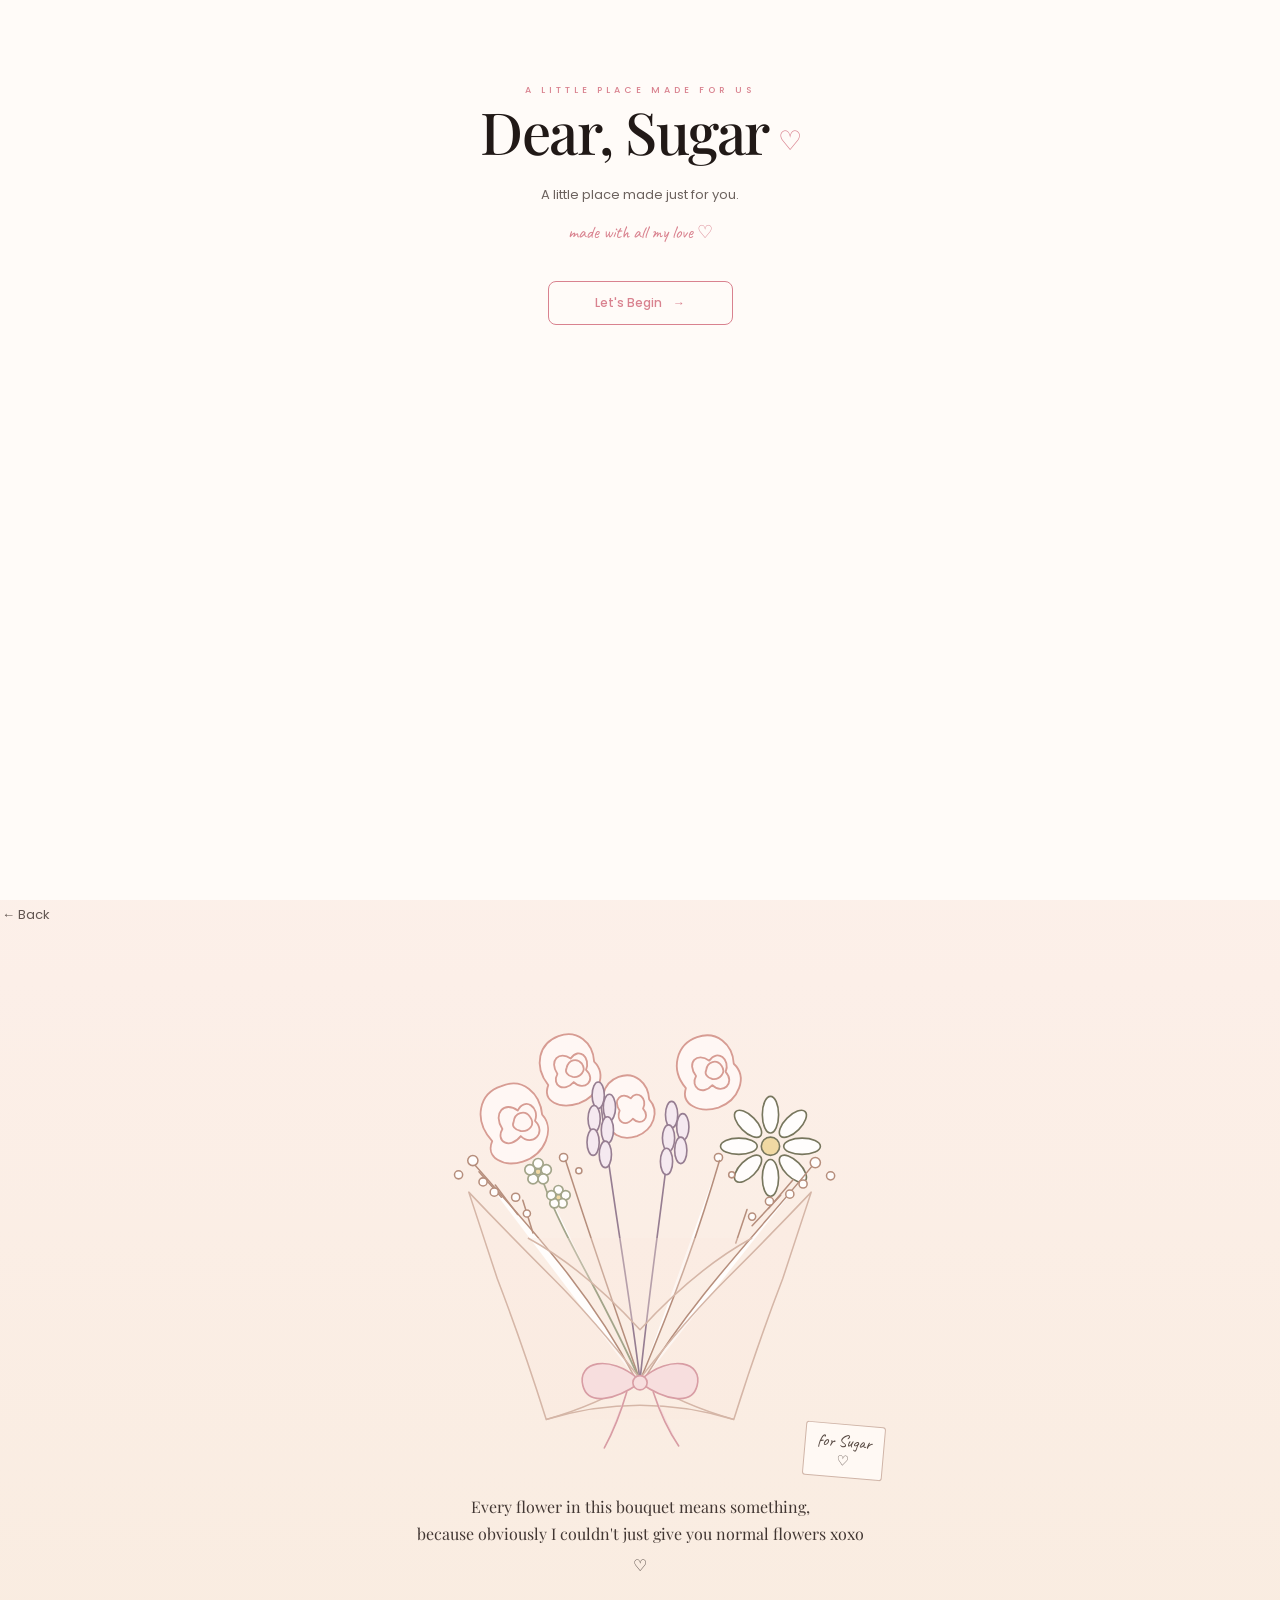
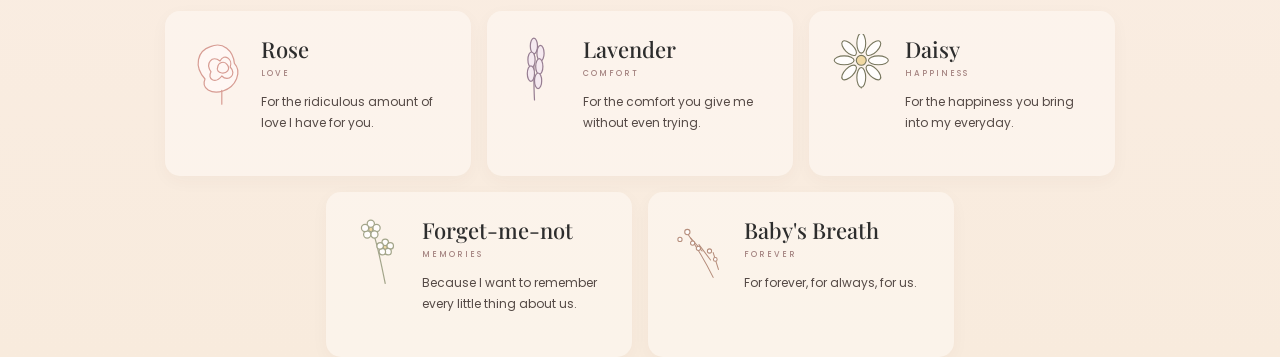
==== commit 295b15f5: "Enhance birthday celebration features in index.html Added birthday greeting and wishes sections to t" ====
--- a/index.html
+++ b/index.html
@@ -7,6 +7,7 @@
     <meta name="viewport" content="width=device-width, initial-scale=1.0">
 
     <title>Dear, Sugar ❤️</title>
+    <link rel="icon" type="image/svg+xml" href="favicon.svg">
 
     <link rel="stylesheet" href="style.css?v=4">
 
@@ -28,6 +29,22 @@
 
 </section>
     <section id="home" class="homeRedesign">
+        
+        <div id="birthdayGreeting" class="birthdayGreeting">
+
+    <div class="birthdayBanner">
+        <span class="birthdayDecor">♡</span>
+
+        <div>
+            <span class="birthdayTitle">HAPPY BIRTHDAY, JESS ♡</span>
+            <p>Today is all about you.</p>
+            <span class="birthdayDate">13 SEPTEMBER</span>
+        </div>
+
+        <span class="birthdayDecor">♡</span>
+    </div>
+
+</div>
 
     <!-- HEADER -->
 
@@ -164,12 +181,12 @@
                 </span>
 
                 <h2>
-                    Your August Bouquet
+                    Your September Boquet
                     <span>♡</span>
                 </h2>
 
                 <p>
-                    A new delivery is waiting for you ♡
+                    A very new special delivery is waiting for you ♡
                 </p>
 
                 <span class="heroFakeButton">
@@ -325,7 +342,8 @@
                 <strong>Our Songs</strong>
 
                 <small>
-                    The soundtrack of us.
+                    The songs that remind me of you.<br><br>
+A few more may or may not be added ♡
                 </small>
 
                 <span class="miniArrow">→</span>
@@ -362,7 +380,7 @@
                 <strong>Movie Nights</strong>
 
                 <small>
-                    The movies we love.
+                    The movies I think you should watch or watch together.
                 </small>
 
                 <span class="miniArrow">→</span>
@@ -376,7 +394,14 @@
 
         <button id="reasonsBtn" class="reasonsHomeCard" type="button">
 
-    <span class="reasonsIcon">♡</span>
+    <svg class="sameHeart" viewBox="0 0 55 55" aria-hidden="true">
+    <path d="M27.5 46
+             C8 32 7 18 15 13
+             C22 9 27.5 17 27.5 17
+             C27.5 17 33 9 40 13
+             C48 18 47 32 27.5 46Z">
+    </path>
+</svg>
 
     <span class="reasonsHomeText">
         <strong>40 Reasons I Love You</strong>
@@ -525,7 +550,174 @@
             </span>
 
         </button>
-
+<!-- BIRTHDAY CAKE -->
+<section class="birthdayCakeSection">
+
+    <div class="birthdayCake" id="birthdayCake">
+
+        <img
+            src="cake-transparent.png"
+            alt="A little red velvet birthday cake"
+            class="birthdayCakeImage"
+            id="birthdayCakeImage"
+        >
+
+        <div class="cakeSmoke" id="cakeSmoke">
+            <span></span>
+            <span></span>
+            <span></span>
+        </div>
+
+    </div>
+
+    <button
+        class="birthdayCakeButton"
+        id="birthdayCakeButton"
+        type="button"
+    >
+        ♡ CLICK THE CAKE
+    </button>
+
+    <p class="birthdayCakeWish" id="birthdayCakeWish">
+        Make a wish ♡
+    </p>
+
+</section>
+
+                <!-- BIRTHDAY WISHES -->
+<section class="birthdayWishes">
+    <div class="birthdayWishIcon">♡</div>
+    <p class="birthdayWishesEyebrow">FOR YOUR NEW YEAR ♡</p>
+
+    <h2>Things I Hope This Year Gives You</h2>
+
+    <p class="birthdayWishesIntro">
+        Because you deserve a year filled with all the good things.
+    </p>
+
+    <div class="birthdayWishesList">
+
+        <div class="birthdayWish">
+            <span>♡</span>
+            <p>More reasons to smile, even on the days that feel a little harder.</p>
+        </div>
+
+        <div class="birthdayWish">
+            <span>♡</span>
+            <p>More moments that make you genuinely proud of yourself.</p>
+        </div>
+
+        <div class="birthdayWish">
+            <span>♡</span>
+            <p>More adventures, memories and little moments for us to share.</p>
+        </div>
+
+        <div class="birthdayWish">
+            <span>♡</span>
+            <p>More days where you don't feel sadness or pain and it is filled with joy and pleasure. .</p>
+        </div>
+
+        <div class="birthdayWish">
+            <span>♡</span>
+            <p>More happiness than you know what to do with.</p>
+        </div>
+
+        <div class="birthdayWish">
+            <span>♡</span>
+            <p>And more love than you could ever doubt you deserve.</p>
+        </div>
+
+    </div>
+
+    <p class="birthdayWishesEnding">
+        I hope this year is kind to you. You deserve that and so much more. ♡
+    </p>
+
+</section>
+
+<!-- BIRTHDAY SURPRISE -->
+<section class="birthdaySurpriseSection">
+
+    <div class="birthdaySurprise">
+        <div class="birthdayGiftBox">
+            <div class="giftLid"></div>
+            <div class="giftRibbonVertical"></div>
+            <div class="giftRibbonHorizontal"></div>
+
+            <div class="giftBow">
+                <span></span>
+                <span></span>
+            </div>
+        </div>
+
+        <h3>A little something for you ♡</h3>
+
+        <button
+    class="birthdayGiftButton"
+    id="birthdayGiftButton"
+    type="button"
+    onclick="document.getElementById('birthdayGiftReveal').style.display='flex';">
+    OPEN YOUR PRESENT ♡
+</button>
+
+</section>                
+
+<div id="birthdayGiftReveal" class="birthdayGiftReveal">
+
+    <div class="birthdayGiftLetter">
+
+        <button
+            class="birthdayGiftClose"
+            type="button"
+            onclick="document.getElementById('birthdayGiftReveal').style.display='none';">
+            ×
+        </button>
+
+        <p class="birthdayGiftEyebrow">
+            FOR MY BIRTHDAY GIRL ♡
+        </p>
+
+        <h2>Happy Birthday, Jess</h2>
+
+        <div class="birthdayGiftLetterText">
+
+            <p>Happy birthday sugar ♡</p>
+
+            <p>
+                I hope today has been more than amazing, I hope you got everything ypou wanted and more. You mean the world to me and i hope you don't ever forget that. You are so loved by everyone around you, but most importantly by me
+            </p>
+
+            <p>
+                I hope this year treats you well, and it brings you joy and happiness. I couldn't imagine a life without you now, which is funny, since i didnt know you what 3 months ago? And now well I don't know what to do without you. You brighten my days, with our disgareements of my theories and our agreements on out we want to decorate out hour or what we want out lives to sound like.
+            </p>
+
+            <p>
+                I dont think words can express how glad i am that i got to meet you, and i suppose we have your friend to thank for that, if it wasnt for her we wouldnt be in this situation. But either way im glad i posted you and called your name exoctic. I am more than grateful to know you and I dont ever wish to loose you. I hope you have had a wonderful birthday, i wish i couldve given this all to you earlier but im still glad you get it. You are my favourite person and you mean the world to me jess. 
+                
+            </p>
+
+            <p>
+You are beautiful inside and out and i hope no one ever tells you different. Everything you have gone through you didnt ever deserve that and even though i dont know the ins and outs and i dont expect you to tell me them, i want you to know that you didnt deserve any of it and it makes me sad knowing you had to go through it all. You are the most amazing person and you deserve nothing but the best. Don't ever change sugar ♡
+
+                </p>
+            
+                <p>
+                I love you more than words can ever say. You will forever and always be my everything and more xo
+            </p>
+
+            <p class="birthdayGiftEnding">
+                Happy birthday, Jess ♡
+            </p>
+
+            <p class="birthdayGiftSign">
+                lots of love, Fia xx
+            </p>
+
+        </div>
+
+    </div>
+
+</div>
 
 
         <!-- FOOTER -->
@@ -545,7 +737,7 @@
 
 
         <p class="lastUpdated">
-            Last updated: 25 August 2026 💌
+            Last updated: 13 August 2026 💌
         </p>
 
 
@@ -1155,28 +1347,683 @@
 ========================================= -->
 
 <section id="bouquetPage" class="bouquetPage">
-
+    
     <button class="backBtn bouquetBackBtn">
         ← Back
     </button>
 
 
-    <div class="bouquetPageHeader">
-
-        <p class="bouquetEyebrow">
-            YOUR AUGUST BOUQUET
+   <div class="bouquetPageHeader">
+
+    <p class="bouquetEyebrow">
+        BIRTHDAY DELIVERY
+    </p>
+
+    <h2>
+        Your September Bouquet
+        <span>♡</span>
+    </h2>
+
+    <p class="bouquetHandwriting">
+        picked especially for your birthday
+    </p>
+
+</div>
+
+
+<!-- SPECIAL BIRTHDAY BOUQUET -->
+
+<div class="birthdayBouquet">
+
+    <svg viewBox="0 0 520 540" aria-hidden="true">
+
+    <!-- STEMS -->
+    <g class="bouquetStems">
+
+        <path d="M260 425 C245 350 190 275 135 205"></path>
+        <path d="M260 425 C250 340 220 245 205 155"></path>
+        <path d="M260 425 C260 330 260 235 260 105"></path>
+        <path d="M260 425 C275 340 300 250 325 155"></path>
+        <path d="M260 425 C285 350 345 275 390 205"></path>
+
+        <!-- extra stems -->
+        <path d="M260 425 C220 345 175 300 150 265"></path>
+        <path d="M260 425 C300 345 350 300 375 265"></path>
+
+        <!-- leaves -->
+        <path d="M205 320
+                 C175 305 158 280 165 255
+                 C190 262 208 285 205 320Z"></path>
+
+        <path d="M315 320
+                 C345 305 362 280 355 255
+                 C330 262 312 285 315 320Z"></path>
+
+        <path d="M190 270
+                 C160 255 145 230 152 207
+                 C178 215 194 238 190 270Z"></path>
+
+        <path d="M330 270
+                 C360 255 375 230 368 207
+                 C342 215 326 238 330 270Z"></path>
+
+        <path d="M235 220
+                 C210 202 202 180 210 160
+                 C235 168 244 195 235 220Z"></path>
+
+        <path d="M285 220
+                 C310 202 318 180 310 160
+                 C285 168 276 195 285 220Z"></path>
+
+    </g>
+
+
+    <!-- LARGE CENTRE DAISY -->
+    <g class="daisyFlower">
+
+        <ellipse cx="260" cy="105" rx="16" ry="38"></ellipse>
+        <ellipse cx="260" cy="105" rx="16" ry="38"
+                 transform="rotate(45 260 105)"></ellipse>
+        <ellipse cx="260" cy="105" rx="16" ry="38"
+                 transform="rotate(90 260 105)"></ellipse>
+        <ellipse cx="260" cy="105" rx="16" ry="38"
+                 transform="rotate(135 260 105)"></ellipse>
+
+        <circle cx="260" cy="105" r="14"></circle>
+
+    </g>
+
+
+    <!-- LEFT ROSE -->
+    <g class="bouquetFlower roseFlower">
+
+        <path d="M105 205
+                 C82 182 88 151 114 142
+                 C140 133 164 151 164 177
+                 C176 198 160 225 134 230
+                 C116 233 101 222 105 205Z">
+        </path>
+
+        <path d="M116 191
+                 C111 172 125 157 141 164
+                 C155 170 155 188 141 197
+                 C129 204 117 201 116 191Z">
+        </path>
+
+        <path d="M126 184
+                 C129 173 140 170 146 178
+                 C151 185 144 194 136 194">
+        </path>
+
+    </g>
+
+
+    <!-- RIGHT ROSE -->
+    <g class="bouquetFlower roseFlower">
+
+        <path d="M415 205
+                 C438 182 432 151 406 142
+                 C380 133 356 151 356 177
+                 C344 198 360 225 386 230
+                 C404 233 419 222 415 205Z">
+        </path>
+
+        <path d="M404 191
+                 C409 172 395 157 379 164
+                 C365 170 365 188 379 197
+                 C391 204 403 201 404 191Z">
+        </path>
+
+        <path d="M394 184
+                 C391 173 380 170 374 178
+                 C369 185 376 194 384 194">
+        </path>
+
+    </g>
+
+
+    <!-- SMALLER ROSE -->
+    <g class="bouquetFlower roseFlower">
+
+        <path d="M175 155
+                 C160 137 166 113 186 107
+                 C207 101 222 115 221 136
+                 C230 151 218 171 198 175
+                 C181 177 170 169 175 155Z">
+        </path>
+
+        <path d="M184 148
+                 C181 135 191 125 202 130
+                 C213 135 212 148 202 154
+                 C193 160 185 157 184 148Z">
+        </path>
+
+    </g>
+
+
+    <!-- SMALLER ROSE -->
+    <g class="bouquetFlower roseFlower">
+
+        <path d="M345 155
+                 C360 137 354 113 334 107
+                 C313 101 298 115 299 136
+                 C290 151 302 171 322 175
+                 C339 177 350 169 345 155Z">
+        </path>
+
+        <path d="M336 148
+                 C339 135 329 125 318 130
+                 C307 135 308 148 318 154
+                 C327 160 335 157 336 148Z">
+        </path>
+
+    </g>
+
+     <!-- CARNATION STEMS -->
+
+<g class="carnationStems">
+
+<!-- LEFT CARNATION -->
+
+<g class="carnationFlower">
+
+    <path d="M153 225
+             C151 219 155 214 161 214
+             C158 209 162 204 168 206
+             C167 200 173 197 178 202
+             C181 197 188 200 188 206
+             C194 202 200 207 197 212
+             C203 212 206 218 201 222
+             C205 227 201 233 195 231
+             C194 237 187 240 182 235
+             C178 241 171 239 169 234
+             C163 237 157 233 159 228
+             C154 230 151 228 153 225Z">
+    </path>
+
+</g>
+
+
+<!-- RIGHT CARNATION -->
+
+<g class="carnationFlower">
+
+    <path d="M317 225
+             C315 219 319 214 325 214
+             C322 209 326 204 332 206
+             C331 200 337 197 342 202
+             C345 197 352 200 352 206
+             C358 202 364 207 361 212
+             C367 212 370 218 365 222
+             C369 227 365 233 359 231
+             C358 237 351 240 346 235
+             C342 241 335 239 333 234
+             C327 237 321 233 323 228
+             C318 230 315 228 317 225Z">
+    </path>
+
+</g>
+
+
+<!-- CENTRE CARNATION -->
+
+<g class="carnationFlower">
+
+    <path d="M240 270
+             C238 264 242 259 248 259
+             C245 254 249 249 255 251
+             C254 245 260 242 265 247
+             C268 242 275 245 275 251
+             C281 248 286 253 283 258
+             C289 258 292 263 287 267
+             C291 272 287 278 281 276
+             C280 282 273 285 268 280
+             C264 286 257 284 255 279
+             C249 282 243 278 245 273
+             C240 275 238 273 240 270Z">
+    </path>
+
+</g>
+
+    <!-- LEFT DAISY -->
+    <g class="daisyFlower">
+
+        <ellipse cx="150" cy="265" rx="11" ry="29"></ellipse>
+        <ellipse cx="150" cy="265" rx="11" ry="29"
+                 transform="rotate(45 150 265)"></ellipse>
+        <ellipse cx="150" cy="265" rx="11" ry="29"
+                 transform="rotate(90 150 265)"></ellipse>
+        <ellipse cx="150" cy="265" rx="11" ry="29"
+                 transform="rotate(135 150 265)"></ellipse>
+
+        <circle cx="150" cy="265" r="10"></circle>
+
+    </g>
+
+       <!-- TULIPS -->
+
+<g class="tulipStems">
+
+    <!-- left tulip stem -->
+    <path d="M260 430 C220 330 175 230 135 145"></path>
+
+    <!-- right tulip stem -->
+    <path d="M260 430 C300 330 345 230 385 145"></path>
+
+</g>
+
+
+<!-- LEFT TULIP -->
+<g class="tulipFlower">
+
+    <path d="M115 145
+             C112 128 118 110 130 98
+             C135 111 142 111 147 98
+             C159 110 165 128 162 145
+             C153 157 125 157 115 145Z">
+    </path>
+
+    <path d="M115 145
+             C128 137 149 137 162 145">
+    </path>
+
+</g>
+
+
+<!-- RIGHT TULIP -->
+<g class="tulipFlower">
+
+    <path d="M358 145
+             C355 128 361 110 373 98
+             C378 111 385 111 390 98
+             C402 110 408 128 405 145
+             C395 157 368 157 358 145Z">
+    </path>
+
+    <path d="M358 145
+             C371 137 392 137 405 145">
+    </path>
+
+</g> 
+
+
+    <!-- RIGHT DAISY -->
+    <g class="daisyFlower">
+
+        <ellipse cx="370" cy="265" rx="11" ry="29"></ellipse>
+        <ellipse cx="370" cy="265" rx="11" ry="29"
+                 transform="rotate(45 370 265)"></ellipse>
+        <ellipse cx="370" cy="265" rx="11" ry="29"
+                 transform="rotate(90 370 265)"></ellipse>
+        <ellipse cx="370" cy="265" rx="11" ry="29"
+                 transform="rotate(135 370 265)"></ellipse>
+
+        <circle cx="370" cy="265" r="10"></circle>
+
+    </g>
+
+
+    <!-- LAVENDER -->
+    <g class="lavenderFlower">
+
+        <ellipse cx="205" cy="190" rx="8" ry="18"></ellipse>
+        <ellipse cx="205" cy="168" rx="8" ry="18"></ellipse>
+        <ellipse cx="205" cy="146" rx="8" ry="18"></ellipse>
+        <ellipse cx="205" cy="124" rx="7" ry="16"></ellipse>
+
+        <ellipse cx="315" cy="190" rx="8" ry="18"></ellipse>
+        <ellipse cx="315" cy="168" rx="8" ry="18"></ellipse>
+        <ellipse cx="315" cy="146" rx="8" ry="18"></ellipse>
+        <ellipse cx="315" cy="124" rx="7" ry="16"></ellipse>
+
+    </g>
+
+
+    <!-- BABY'S BREATH -->
+    <g class="babyBreath">
+
+        <path d="M115 235 C130 210 145 195 165 178"></path>
+        <path d="M405 235 C390 210 375 195 355 178"></path>
+
+        <circle cx="125" cy="218" r="4"></circle>
+        <circle cx="137" cy="205" r="3.5"></circle>
+        <circle cx="149" cy="193" r="3.5"></circle>
+        <circle cx="160" cy="183" r="3"></circle>
+
+        <circle cx="395" cy="218" r="4"></circle>
+        <circle cx="383" cy="205" r="3.5"></circle>
+        <circle cx="371" cy="193" r="3.5"></circle>
+        <circle cx="360" cy="183" r="3"></circle>
+
+    </g>
+
+
+    <!-- BIRTHDAY WRAPPING -->
+
+<g class="bouquetWrapping">
+
+  <!-- left soft wrapping paper -->
+<path d="
+    M82 230
+    Q108 245 135 275
+    Q170 315 205 365
+    Q235 405 260 435
+    Q225 447 178 460
+    Q160 425 145 385
+    Q125 340 105 295
+    Q90 255 82 230
+    Z">
+</path>
+
+
+<!-- right soft wrapping paper -->
+<path d="
+    M438 230
+    Q412 245 385 275
+    Q350 315 315 365
+    Q285 405 260 435
+    Q295 447 342 460
+    Q360 425 375 385
+    Q395 340 415 295
+    Q430 255 438 230
+    Z">
+</path>
+
+    <!-- folded inner edges -->
+    <path d="
+        M112 285
+        Q165 300 205 350
+        Q235 390 260 435">
+    </path>
+
+    <path d="
+        M408 285
+        Q355 300 315 350
+        Q285 390 260 435">
+    </path>
+
+    <!-- soft bottom fold -->
+    <path d="
+        M155 475
+        Q210 450 260 435
+        Q310 450 365 475">
+    </path>
+
+</g>
+
+
+    <!-- BIRTHDAY RIBBON -->
+    <g class="bouquetRibbonPage">
+
+        <path d="M260 430
+                 C235 410 202 414 202 438
+                 C202 458 235 460 260 440">
+        </path>
+
+        <path d="M260 430
+                 C285 410 318 414 318 438
+                 C318 458 285 460 260 440">
+        </path>
+
+        <path d="M255 440 L215 500"></path>
+        <path d="M265 440 L305 500"></path>
+
+        <circle cx="260" cy="435" r="8"></circle>
+
+    </g>
+
+</svg>
+
+
+    <!-- BIRTHDAY TAG -->
+
+    <div class="bigBouquetTag birthdayTag">
+        happy birthday,<br>
+        Sugar
+        <span>♡</span>
+    </div>
+
+</div>
+
+
+<!-- BIRTHDAY MESSAGE -->
+
+<div class="birthdayBouquetMessage">
+
+    <p class="birthdaySmallLabel">
+        FOR YOUR SPECIAL DAY
+    </p>
+
+    <h3>
+        One more year of you ♡
+    </h3>
+
+    <p>
+        I hope this year brings you everything
+        you deserve, and more.
+        I'm so lucky I get to love you through it all.
+    </p>
+
+</div>
+
+<!-- SEPTEMBER FLOWER MEANINGS -->
+
+<p class="bouquetMainNote">
+    Every flower in this bouquet means something,
+    <br>
+    because obviously I couldn't just give you normal flowers xoxo
+    <span>♡</span>
+</p>
+
+<div class="flowerMeaningGrid">
+
+    <!-- ROSE -->
+    <div class="flowerMeaningCard">
+
+        <div class="flowerTinyIcon">
+            ♡
+        </div>
+
+        <div>
+            <h3>Rose</h3>
+
+            <span class="flowerMeaningLabel">
+                LOVE
+            </span>
+
+            <p>
+                For the ridiculous amount of love I have for you.
+            </p>
+        </div>
+
+    </div>
+
+
+    <!-- LAVENDER -->
+    <div class="flowerMeaningCard">
+
+        <div class="flowerTinyIcon">
+            ♡
+        </div>
+
+        <div>
+            <h3>Lavender</h3>
+
+            <span class="flowerMeaningLabel">
+                COMFORT
+            </span>
+
+            <p>
+                For the comfort you give me without even trying.
+            </p>
+        </div>
+
+    </div>
+
+
+    <!-- DAISY -->
+    <div class="flowerMeaningCard">
+
+        <div class="flowerTinyIcon">
+            ♡
+        </div>
+
+        <div>
+            <h3>Daisy</h3>
+
+            <span class="flowerMeaningLabel">
+                HAPPINESS
+            </span>
+
+            <p>
+                For the happiness you bring into my everyday.
+            </p>
+        </div>
+
+    </div>
+
+
+    <!-- BABY'S BREATH -->
+    <div class="flowerMeaningCard">
+
+        <div class="flowerTinyIcon">
+            ♡
+        </div>
+
+        <div>
+            <h3>Baby's Breath</h3>
+
+            <span class="flowerMeaningLabel">
+                FOREVER
+            </span>
+
+            <p>
+                For forever, for always, for us.
+            </p>
+        </div>
+
+        </div>
+
+
+    <!-- TULIP -->
+
+    <div class="flowerMeaningCard">
+
+        <div class="flowerTinyIcon">
+            ♡
+        </div>
+
+        <div>
+            <h3>Tulip</h3>
+
+            <span class="flowerMeaningLabel">
+                DEVOTION
+            </span>
+
+            <p>
+                For choosing you, loving you, and being devoted to us.
+            </p>
+        </div>
+
+    </div>
+
+
+    <!-- CARNATION -->
+
+    <div class="flowerMeaningCard">
+
+        <div class="flowerTinyIcon">
+            ♡
+        </div>
+
+        <div>
+            <h3>Carnation</h3>
+
+            <span class="flowerMeaningLabel">
+                ADMIRATION
+            </span>
+
+            <p>
+                For how much I admire you and everything you are.
+            </p>
+        </div>
+
+    </div>
+
+<!-- PREVIOUS BOUQUETS -->
+
+    <div class="previousBouquets">
+
+        <div class="bouquetDivider">
+            <span></span>
+            <b>♡</b>
+            <span></span>
+        </div>
+
+        <h2>
+            Previous Bouquets
+        </h2>
+
+       <div class="bouquetArchiveCard" id="augustBouquetBtn">
+
+    <div class="archiveFlower">
+
+        <svg viewBox="0 0 60 70" aria-hidden="true">
+
+            <path d="M30 63 C29 47 25 31 20 18"></path>
+            <path d="M30 63 C33 45 39 31 44 19"></path>
+            <path d="M30 63 C30 43 30 28 30 12"></path>
+
+            <circle cx="20" cy="17" r="7"></circle>
+            <circle cx="30" cy="11" r="7"></circle>
+
+            <circle cx="44" cy="18" r="3"></circle>
+            <circle cx="49" cy="13" r="2.5"></circle>
+            <circle cx="51" cy="23" r="2.5"></circle>
+
+            <path d="M25 38 C16 34 14 28 16 24
+                     C23 26 27 31 25 38Z"></path>
+
+            <path d="M35 39 C43 33 48 33 51 36
+                     C46 42 41 43 35 39Z"></path>
+
+            <path d="M23 57 Q30 52 37 57"></path>
+
+        </svg>
+
+    </div>
+
+
+    <div class="archiveText">
+
+        <span class="archiveDate">
+            AUGUST 2026
+        </span>
+
+        <h3>
+            Our First Bouquet ♡
+        </h3>
+
+        <p>
+            Where our little flower collection started.
         </p>
 
-        <h2>
-            Your August Bouquet
-            <span>♡</span>
-        </h2>
-
-        <p class="bouquetHandwriting">
-            picked just for you
-        </p>
-
-    </div>
+    </div>
+
+
+    <span class="archiveArrow">
+        →
+    </span>
+
+</div>
+    
+</section>
+
+<section id="augustBouquetPage" class="bouquetPage">
+
+    <button class="backBtn bouquetBackBtn">
+        ← Back
+    </button>
 
 
     <!-- MAIN BOUQUET -->
@@ -1865,72 +2712,7 @@
 
 
 
-    <!-- PREVIOUS BOUQUETS -->
-
-    <div class="previousBouquets">
-
-        <div class="bouquetDivider">
-            <span></span>
-            <b>♡</b>
-            <span></span>
-        </div>
-
-        <h2>
-            Previous Bouquets
-        </h2>
-
-       <div class="bouquetArchiveCard">
-
-    <div class="archiveFlower">
-
-        <svg viewBox="0 0 60 70" aria-hidden="true">
-
-            <path d="M30 63 C29 47 25 31 20 18"></path>
-            <path d="M30 63 C33 45 39 31 44 19"></path>
-            <path d="M30 63 C30 43 30 28 30 12"></path>
-
-            <circle cx="20" cy="17" r="7"></circle>
-            <circle cx="30" cy="11" r="7"></circle>
-
-            <circle cx="44" cy="18" r="3"></circle>
-            <circle cx="49" cy="13" r="2.5"></circle>
-            <circle cx="51" cy="23" r="2.5"></circle>
-
-            <path d="M25 38 C16 34 14 28 16 24
-                     C23 26 27 31 25 38Z"></path>
-
-            <path d="M35 39 C43 33 48 33 51 36
-                     C46 42 41 43 35 39Z"></path>
-
-            <path d="M23 57 Q30 52 37 57"></path>
-
-        </svg>
-
-    </div>
-
-
-    <div class="archiveText">
-
-        <span class="archiveDate">
-            AUGUST 2026
-        </span>
-
-        <h3>
-            Our First Bouquet ♡
-        </h3>
-
-        <p>
-            Where our little flower collection started.
-        </p>
-
-    </div>
-
-
-    <span class="archiveArrow">
-        →
-    </span>
-
-</div>
+    
 
 
 </section>
@@ -2125,7 +2907,7 @@
     <h2> Our songs</h2>
 
     <p class="songsIntro">
-    the soundtrack of us ♡
+    the songs that remiind me of you ♡
 </p>
 
     <div class="song">
@@ -2182,6 +2964,51 @@
         <h3>salvatore - lana del rey</h3>
         <a href="https://open.spotify.com/track/21qg0IBZf8R12qHd9A3AA4" target="_blank">Listen Here→</a>
     </div>
+
+    <div class="song">
+    <h3>She's Unreal — Meat Beat Manifesto</h3>
+    <a href="https://open.spotify.com/track/6FgY0tpl4Jv714uPuAokeZ" target="_blank">Listen Here→</a>
+</div>
+
+<div class="song">
+    <h3>Kiss from a Rose — Seal</h3>
+    <a href="https://open.spotify.com/track/3YKptz29AsOlm7WAVnztBh" target="_blank">Listen Here→</a>
+</div>
+
+<div class="song">
+    <h3>Jade — Rhys Rowlands</h3>
+    <a href="https://open.spotify.com/track/2pJeahEotabEOTzWPlxVMh" target="_blank">Listen Here→</a>
+</div>
+
+<div class="song">
+    <h3>No One Like You — Scorpions</h3>
+    <a href="https://open.spotify.com/track/1grvqYbhgqJxwdzeY1vgSb" target="_blank">Listen Here→</a>
+</div>
+
+<div class="song">
+    <h3>Always Somewhere — Scorpions</h3>
+    <a href="https://open.spotify.com/track/6RG9WyeGTkM1xwI2gzUhbH" target="_blank">Listen Here→</a>
+</div>
+
+<div class="song">
+    <h3>Love Me Forever — Motörhead</h3>
+    <a href="https://open.spotify.com/track/7akyedgeVgZeT6oD77nyHn" target="_blank">Listen Here→</a>
+</div>
+
+<div class="song">
+    <h3>She's Like the Wind — Patrick Swayze</h3>
+    <a href="https://open.spotify.com/track/7BdXRaSlGAzhySfuW3y8h5" target="_blank">Listen Here→</a>
+</div>
+
+<div class="song">
+    <h3>I want your (Hands on me) — Sinéad O'Connor</h3>
+    <a href="https://open.spotify.com/track/3FwJ6vxxKhhvet3DM042p9" target="_blank">Listen Here→</a>
+</div>
+
+<div class="song">
+    <h3>Tides of the Moon — Elysian Fields</h3>
+    <a href="https://open.spotify.com/track/2iJaFlBA6RjEDjaks2LIVd" target="_blank">Listen Here→</a>
+</div>
 
 </section>
 
--- a/style.css
+++ b/style.css
@@ -9461,3 +9461,17 @@
     stroke:currentColor;
     stroke-width:1.15;
 }
+
+/* SAME HEART AS THIS OR THAT + SPECIAL DELIVERY */
+
+.sameHeart{
+    width:42px;
+    height:42px;
+    display:block;
+    flex-shrink:0;
+
+    fill:none;
+    stroke:#D9828F;
+    stroke-width:1.15;
+}
+
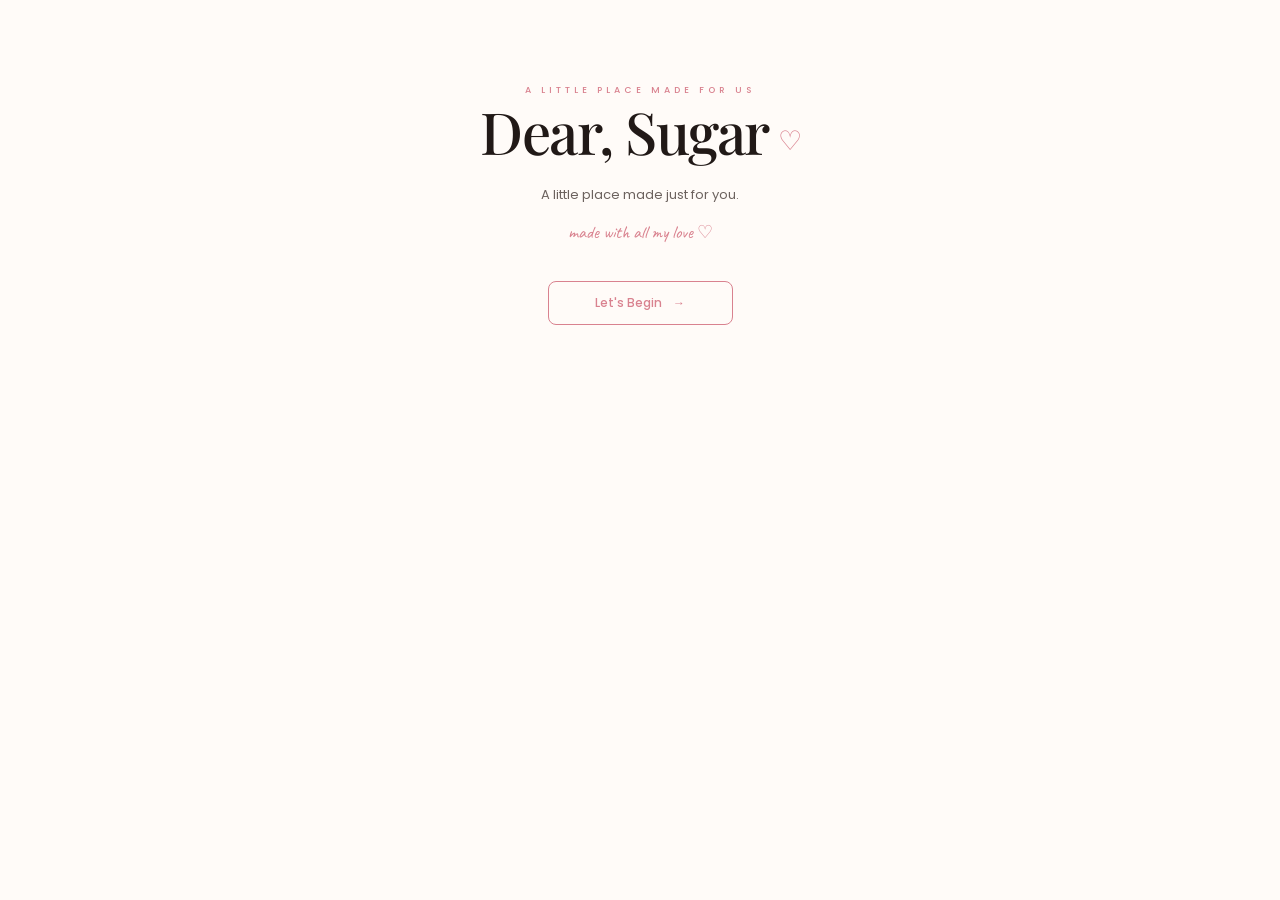
==== commit 490fe949: "Update greeting message from 'Hello' to 'Goodbye'" ====
--- a/index.html
+++ b/index.html
@@ -29,8 +29,35 @@
 
 </section>
     <section id="home" class="homeRedesign">
+
+
+<div class="october-decorations" aria-hidden="true">
+    <!-- Header -->
+    <span class="october-decor october-heart" style="top: 5%; left: 12%;">♡</span>
+    <span class="october-decor october-star" style="top: 7%; left: 23%;">✧</span>
+    <span class="october-decor october-bat" style="top: 13%; left: 32%;">🦇</span>
+    <span class="october-decor october-ghost" style="top: 4%; right: 23%;">👻</span>
+    <span class="october-decor october-pumpkin" style="top: 16%; right: 8%;">🎃</span>
+
+    <!-- Along the sides of the bouquet card -->
+    <span class="october-decor october-ghost" style="top: 30%; left: 4%;">👻</span>
+    <span class="october-decor october-heart" style="top: 34%; right: 7%;">♡</span>
+    <span class="october-decor october-star" style="top: 43%; left: 8%;">✦</span>
+    <span class="october-decor october-bat" style="top: 48%; right: 4%;">🦇</span>
+    <span class="october-decor october-pumpkin" style="top: 55%; left: 5%;">🎃</span>
+    <span class="october-decor october-heart" style="top: 59%; right: 10%;">♡</span>
+
+    <!-- Around the lower sections -->
+    <span class="october-decor october-star" style="top: 69%; left: 17%;">✧</span>
+    <span class="october-decor october-ghost" style="top: 75%; right: 5%;">👻</span>
+    <span class="october-decor october-heart" style="top: 81%; left: 7%;">♡</span>
+    <span class="october-decor october-bat" style="top: 87%; right: 22%;">🦇</span>
+    <span class="october-decor october-pumpkin" style="top: 91%; left: 13%;">🎃</span>
+    <span class="october-decor october-star" style="top: 94%; right: 13%;">✦</span>
+</div>
+
         
-        <div id="birthdayGreeting" class="birthdayGreeting">
+        <div id="birthdayGreeting" class="birthdayGreeting" style="display: none;">
 
     <div class="birthdayBanner">
         <span class="birthdayDecor">♡</span>
@@ -61,6 +88,7 @@
             <h1>
                 Dear, Sugar
                 <span>♡</span>
+                <span class="october-title-ghost" aria-hidden="true">👻</span>
             </h1>
 
             <p>A LITTLE PLACE MADE FOR US</p>
@@ -181,7 +209,7 @@
                 </span>
 
                 <h2>
-                    Your September Boquet
+                    Your October Boquet
                     <span>♡</span>
                 </h2>
 
@@ -737,7 +765,7 @@
 
 
         <p class="lastUpdated">
-            Last updated: 13 August 2026 💌
+            Last updated: 22 Ocotber 2026 💌
         </p>
 
 
@@ -1346,7 +1374,7 @@
      MONTHLY BOUQUET PAGE
 ========================================= -->
 
-<section id="bouquetPage" class="bouquetPage">
+<section id="septemberBouquetPage" class="bouquetPage" style="display:none;">
     
     <button class="backBtn bouquetBackBtn">
         ← Back
@@ -1360,7 +1388,7 @@
     </p>
 
     <h2>
-        Your September Bouquet
+        Your September Birthday Bouquet
         <span>♡</span>
     </h2>
 
@@ -1964,6 +1992,42 @@
             Previous Bouquets
         </h2>
 
+        
+<button type="button"
+        class="bouquetArchiveCard"
+        id="septemberBouquetBtn"
+        style="text-align:left; width:100%; font:inherit; color:inherit; cursor:pointer;">
+
+    <div class="archiveFlower">
+        <svg viewBox="0 0 60 70" aria-hidden="true">
+            <g fill="#fffaf1" stroke="#c98760" stroke-width="1.8">
+                <ellipse cx="30" cy="17" rx="6" ry="12"/>
+                <ellipse cx="30" cy="17" rx="6" ry="12"
+                         transform="rotate(45 30 17)"/>
+                <ellipse cx="30" cy="17" rx="6" ry="12"
+                         transform="rotate(90 30 17)"/>
+                <ellipse cx="30" cy="17" rx="6" ry="12"
+                         transform="rotate(135 30 17)"/>
+                <circle cx="30" cy="17" r="5" fill="#e8c58b"/>
+            </g>
+            <path d="M30 23 L30 62
+                     M30 43 Q17 32 15 40 Q20 49 30 43
+                     M30 50 Q42 39 47 46 Q41 55 30 50"
+                  fill="none" stroke="#8d9875" stroke-width="2"/>
+        </svg>
+    </div>
+
+    <div class="archiveText">
+        <span class="archiveDate">SEPTEMBER 2026</span>
+        <h3>Birthday Bouquet ♡</h3>
+        <p>The flowers from your September birthday.</p>
+    </div>
+
+    <span class="archiveArrow">→</span>
+</button>
+
+
+
        <div class="bouquetArchiveCard" id="augustBouquetBtn">
 
     <div class="archiveFlower">
@@ -2016,7 +2080,9 @@
     </span>
 
 </div>
-    
+
+</div>
+
 </section>
 
 <section id="augustBouquetPage" class="bouquetPage">
@@ -2715,9 +2781,520 @@
     
 
 
+
 </section>
 
-    <section id="lettersPage">
+<!-- OCTOBER BOUQUET PAGE -->
+<section id="bouquetPage" class="bouquetPage" style="display:none;">
+
+    <button class="backBtn bouquetBackBtn">
+        ← Back
+    </button>
+
+<div class="bouquetPageHeader octoberBouquetHeader">
+
+    <p class="bouquetEyebrow">
+        OCTOBER DELIVERY
+    </p>
+
+    <h2>
+        Our October Bouquet
+        <span>♡</span>
+    </h2>
+
+    <p class="bouquetHandwriting">
+        a little piece of autumn, picked just for you
+    </p>
+
+    <p class="octoberBouquetMessage">
+        Like the autumn leaves, the seasons may change,
+        but I will keep choosing you, over and over again. ♡
+    </p>
+
+</div>
+
+
+   
+<svg viewBox="0 0 520 540"
+     xmlns="http://www.w3.org/2000/svg"
+     role="img"
+     aria-label="A romantic autumn bouquet of dahlias, chrysanthemums, cosmos and asters wrapped in blush pink paper with a peach ribbon"
+     style="width:100%;height:auto;overflow:visible;">
+
+  <defs>
+    <g id="octDahlia">
+      <g fill="#fff0e9" stroke="#d58d82" stroke-width="1.8">
+        <ellipse cy="-30" rx="11" ry="24"/>
+        <ellipse cy="-30" rx="11" ry="24" transform="rotate(45)"/>
+        <ellipse cy="-30" rx="11" ry="24" transform="rotate(90)"/>
+        <ellipse cy="-30" rx="11" ry="24" transform="rotate(135)"/>
+        <ellipse cy="-30" rx="11" ry="24" transform="rotate(180)"/>
+        <ellipse cy="-30" rx="11" ry="24" transform="rotate(225)"/>
+        <ellipse cy="-30" rx="11" ry="24" transform="rotate(270)"/>
+        <ellipse cy="-30" rx="11" ry="24" transform="rotate(315)"/>
+      </g>
+      <g fill="#f8d4c8" stroke="#d58d82" stroke-width="1.5">
+        <ellipse cy="-17" rx="9" ry="15"/>
+        <ellipse cy="-17" rx="9" ry="15" transform="rotate(60)"/>
+        <ellipse cy="-17" rx="9" ry="15" transform="rotate(120)"/>
+        <ellipse cy="-17" rx="9" ry="15" transform="rotate(180)"/>
+        <ellipse cy="-17" rx="9" ry="15" transform="rotate(240)"/>
+        <ellipse cy="-17" rx="9" ry="15" transform="rotate(300)"/>
+      </g>
+      <circle r="12" fill="#edb59e" stroke="#cb8b78" stroke-width="1.5"/>
+      <circle r="5" fill="#d99a7f"/>
+    </g>
+
+    <g id="octCosmos">
+      <g fill="#fff9ee" stroke="#a5a087" stroke-width="1.8">
+        <ellipse cy="-24" rx="13" ry="23"/>
+        <ellipse cy="-24" rx="13" ry="23" transform="rotate(60)"/>
+        <ellipse cy="-24" rx="13" ry="23" transform="rotate(120)"/>
+        <ellipse cy="-24" rx="13" ry="23" transform="rotate(180)"/>
+        <ellipse cy="-24" rx="13" ry="23" transform="rotate(240)"/>
+        <ellipse cy="-24" rx="13" ry="23" transform="rotate(300)"/>
+      </g>
+      <circle r="13" fill="#f5dda6" stroke="#a5a087" stroke-width="1.6"/>
+      <circle r="5" fill="#e9c67e"/>
+    </g>
+
+    <g id="octChrysanthemum">
+      <g fill="#f9dce3" stroke="#d993a5" stroke-width="1.5">
+        <ellipse cy="-24" rx="9" ry="23"/>
+        <ellipse cy="-24" rx="9" ry="23" transform="rotate(30)"/>
+        <ellipse cy="-24" rx="9" ry="23" transform="rotate(60)"/>
+        <ellipse cy="-24" rx="9" ry="23" transform="rotate(90)"/>
+        <ellipse cy="-24" rx="9" ry="23" transform="rotate(120)"/>
+        <ellipse cy="-24" rx="9" ry="23" transform="rotate(150)"/>
+        <ellipse cy="-24" rx="9" ry="23" transform="rotate(180)"/>
+        <ellipse cy="-24" rx="9" ry="23" transform="rotate(210)"/>
+        <ellipse cy="-24" rx="9" ry="23" transform="rotate(240)"/>
+        <ellipse cy="-24" rx="9" ry="23" transform="rotate(270)"/>
+        <ellipse cy="-24" rx="9" ry="23" transform="rotate(300)"/>
+        <ellipse cy="-24" rx="9" ry="23" transform="rotate(330)"/>
+      </g>
+      <circle r="13" fill="#f3b9c8" stroke="#d993a5" stroke-width="1.5"/>
+      <circle r="6" fill="#e9a3b6"/>
+    </g>
+
+    <g id="octAster">
+      <g fill="#f1dfe9" stroke="#b59bb9" stroke-width="1.3">
+        <ellipse cy="-19" rx="6" ry="18"/>
+        <ellipse cy="-19" rx="6" ry="18" transform="rotate(30)"/>
+        <ellipse cy="-19" rx="6" ry="18" transform="rotate(60)"/>
+        <ellipse cy="-19" rx="6" ry="18" transform="rotate(90)"/>
+        <ellipse cy="-19" rx="6" ry="18" transform="rotate(120)"/>
+        <ellipse cy="-19" rx="6" ry="18" transform="rotate(150)"/>
+        <ellipse cy="-19" rx="6" ry="18" transform="rotate(180)"/>
+        <ellipse cy="-19" rx="6" ry="18" transform="rotate(210)"/>
+        <ellipse cy="-19" rx="6" ry="18" transform="rotate(240)"/>
+        <ellipse cy="-19" rx="6" ry="18" transform="rotate(270)"/>
+        <ellipse cy="-19" rx="6" ry="18" transform="rotate(300)"/>
+        <ellipse cy="-19" rx="6" ry="18" transform="rotate(330)"/>
+      </g>
+      <circle r="9" fill="#efd6a2" stroke="#b59bb9" stroke-width="1.3"/>
+    </g>
+
+    <g id="octLeaf">
+      <path d="M0 0 Q-24 -25 -8 -43 Q17 -35 0 0Z"
+            fill="#e5ead9"
+            stroke="#929e7d"
+            stroke-width="1.8"/>
+      <path d="M0 0 L-8 -34"
+            fill="none"
+            stroke="#929e7d"
+            stroke-width="1.1"/>
+    </g>
+  </defs>
+
+  <!-- Delicate stems -->
+  <g fill="none" stroke="#929e7d" stroke-width="2.6"
+     stroke-linecap="round">
+    <path d="M260 425 Q200 305 148 153"/>
+    <path d="M260 425 Q230 285 224 112"/>
+    <path d="M260 425 Q290 290 327 142"/>
+    <path d="M260 425 Q318 310 395 200"/>
+    <path d="M260 425 Q207 335 117 251"/>
+    <path d="M260 425 Q260 290 270 204"/>
+    <path d="M260 425 Q308 325 351 266"/>
+    <path d="M260 425 Q240 310 190 223"/>
+    <path d="M260 425 Q280 300 292 84"/>
+  </g>
+
+  <!-- Sage leaves -->
+  <g>
+    <use href="#octLeaf" transform="translate(208 320) rotate(-45)"/>
+    <use href="#octLeaf" transform="translate(304 318) rotate(52)"/>
+    <use href="#octLeaf" transform="translate(183 269) rotate(-62)"/>
+    <use href="#octLeaf" transform="translate(334 264) rotate(55)"/>
+    <use href="#octLeaf" transform="translate(238 347) rotate(-32)"/>
+    <use href="#octLeaf" transform="translate(288 365) rotate(45)"/>
+    <use href="#octLeaf" transform="translate(160 207) rotate(-30)"/>
+    <use href="#octLeaf" transform="translate(355 212) rotate(40)"/>
+  </g>
+
+  <!-- Soft autumn leaves -->
+  <g fill="#f6dfd1" stroke="#cc977e" stroke-width="1.8">
+    <path d="M98 306 Q65 281 85 257 Q115 274 98 306Z"/>
+    <path d="M415 307 Q447 280 431 259 Q399 278 415 307Z"/>
+    <path d="M174 112 Q149 86 160 66 Q187 81 174 112Z"/>
+    <path d="M373 127 Q401 98 388 80 Q359 95 373 127Z"/>
+  </g>
+
+  <!-- Fuller floral arrangement -->
+  <use href="#octDahlia"
+       transform="translate(148 153) scale(.83)"/>
+  <use href="#octCosmos"
+       transform="translate(224 112) scale(.9)"/>
+  <use href="#octChrysanthemum"
+       transform="translate(327 142) scale(.82)"/>
+  <use href="#octDahlia"
+       transform="translate(395 200) scale(.72)"/>
+  <use href="#octCosmos"
+       transform="translate(117 251) scale(.68)"/>
+  <use href="#octChrysanthemum"
+       transform="translate(270 204) scale(.7)"/>
+  <use href="#octAster"
+       transform="translate(351 266) scale(.9)"/>
+  <use href="#octAster"
+       transform="translate(190 223) scale(.78)"/>
+  <use href="#octCosmos"
+       transform="translate(292 84) scale(.58)"/>
+
+  <!-- Tiny filler flowers -->
+  <g fill="#f7dce3" stroke="#d69aa9" stroke-width="1.4">
+    <circle cx="173" cy="295" r="7"/>
+    <circle cx="161" cy="290" r="5"/>
+    <circle cx="185" cy="289" r="5"/>
+    <circle cx="173" cy="282" r="5"/>
+
+    <circle cx="365" cy="331" r="7"/>
+    <circle cx="353" cy="325" r="5"/>
+    <circle cx="377" cy="325" r="5"/>
+    <circle cx="365" cy="318" r="5"/>
+
+    <circle cx="238" cy="275" r="6"/>
+    <circle cx="229" cy="269" r="4"/>
+    <circle cx="247" cy="269" r="4"/>
+  </g>
+
+  <!-- Blush-pink bouquet wrapping -->
+  <g stroke="#d9a4aa" stroke-width="2"
+     stroke-linejoin="round">
+    <path d="M260 470
+             L93 316
+             Q151 338 219 356
+             L260 433Z"
+          fill="#fff0ee"
+          fill-opacity=".82"/>
+
+    <path d="M260 470
+             L427 316
+             Q369 338 301 356
+             L260 433Z"
+          fill="#fbe3e5"
+          fill-opacity=".82"/>
+
+    <path d="M93 316
+             L168 488
+             L260 470
+             L219 356Z"
+          fill="#fff2f0"
+          fill-opacity=".76"/>
+
+    <path d="M427 316
+             L352 488
+             L260 470
+             L301 356Z"
+          fill="#f9e2e5"
+          fill-opacity=".76"/>
+
+    <path d="M168 488 Q260 510 352 488"
+          fill="none"
+          stroke="#d9a4aa"
+          stroke-width="1.6"/>
+  </g>
+
+  <!-- Peach ribbon and bow -->
+  <g fill="#f6c9b9" stroke="#d59b91"
+     stroke-width="2" stroke-linejoin="round">
+    <path d="M258 451
+             Q204 408 194 448
+             Q190 481 258 458Z"/>
+    <path d="M262 451
+             Q316 408 326 448
+             Q330 481 262 458Z"/>
+
+    <path d="M254 460
+             Q239 494 225 526
+             L253 510
+             L265 470Z"/>
+
+    <path d="M266 460
+             Q281 494 295 526
+             L267 510
+             L255 470Z"/>
+
+    <circle cx="260" cy="456" r="12"
+            fill="#ffe2d5"/>
+  </g>
+
+  <!-- Delicate ribbon details -->
+  <g fill="none" stroke="#e4b2a5"
+     stroke-width="1.2">
+    <path d="M260 444 Q231 433 210 448"/>
+    <path d="M260 444 Q289 433 310 448"/>
+  </g>
+
+</svg>
+
+    </div>
+
+    
+
+<!-- OCTOBER FLOWER MEANINGS -->
+
+<div class="octoberFlowerMeanings">
+
+    <p class="octoberMeaningsEyebrow">
+        THE LITTLE MEANINGS BEHIND EACH FLOWER
+    </p>
+
+    <h2>Every Flower, A Reason ♡</h2>
+
+    <p class="octoberMeaningsIntro">
+        Every flower was chosen with you in mind,
+        because even the smallest things remind me of you.
+    </p>
+
+    <div class="octoberMeaningGrid">
+
+        <!-- PEACH DAHLIA -->
+        <div class="octoberMeaningCard">
+
+            <div class="octoberFlowerSymbol">
+                <svg viewBox="0 0 70 85" aria-hidden="true">
+                    <g fill="#fff0e9" stroke="#d58d82" stroke-width="1.5">
+                        <ellipse cx="35" cy="27" rx="8" ry="21"/>
+                        <ellipse cx="35" cy="27" rx="8" ry="21" transform="rotate(45 35 27)"/>
+                        <ellipse cx="35" cy="27" rx="8" ry="21" transform="rotate(90 35 27)"/>
+                        <ellipse cx="35" cy="27" rx="8" ry="21" transform="rotate(135 35 27)"/>
+                    </g>
+                    <circle cx="35" cy="27" r="9" fill="#f2bfa8" stroke="#d58d82" stroke-width="1.5"/>
+                    <circle cx="35" cy="27" r="4" fill="#d58d82"/>
+                    <path d="M35 37 L35 77 M35 58 Q17 43 16 55 Q23 65 35 58"
+                          fill="none" stroke="#8d9875" stroke-width="1.8"/>
+                </svg>
+            </div>
+
+            <div>
+                <h3>Peach Dahlias</h3>
+                <span class="octoberMeaningLabel">DEVOTION</span>
+                <p>Because no matter how many seasons pass, I'll keep choosing you, over and over again.</p>
+            </div>
+
+        </div>
+
+        <!-- BLUSH CHRYSANTHEMUM -->
+        <div class="octoberMeaningCard">
+
+            <div class="octoberFlowerSymbol">
+                <svg viewBox="0 0 70 85" aria-hidden="true">
+                    <g fill="#fbe0e8" stroke="#dc9caf" stroke-width="1.5">
+                        <ellipse cx="35" cy="27" rx="6" ry="23"/>
+                        <ellipse cx="35" cy="27" rx="6" ry="23" transform="rotate(30 35 27)"/>
+                        <ellipse cx="35" cy="27" rx="6" ry="23" transform="rotate(60 35 27)"/>
+                        <ellipse cx="35" cy="27" rx="6" ry="23" transform="rotate(90 35 27)"/>
+                        <ellipse cx="35" cy="27" rx="6" ry="23" transform="rotate(120 35 27)"/>
+                        <ellipse cx="35" cy="27" rx="6" ry="23" transform="rotate(150 35 27)"/>
+                    </g>
+                    <circle cx="35" cy="27" r="9" fill="#f3b6c8" stroke="#dc9caf" stroke-width="1.5"/>
+                    <circle cx="35" cy="27" r="4" fill="#dc9caf"/>
+                    <path d="M35 37 L35 77 M35 58 Q52 44 54 54 Q49 64 35 58"
+                          fill="none" stroke="#8d9875" stroke-width="1.8"/>
+                </svg>
+            </div>
+
+            <div>
+                <h3>Blush Chrysanthemums</h3>
+                <span class="octoberMeaningLabel">HAPPINESS</span>
+                <p>Because you make even the most ordinary days feel like something worth remembering.</p>
+            </div>
+
+        </div>
+
+        <!-- CREAM COSMOS -->
+        <div class="octoberMeaningCard">
+
+            <div class="octoberFlowerSymbol">
+                <svg viewBox="0 0 70 85" aria-hidden="true">
+                    <g fill="#fffaf0" stroke="#aaa88a" stroke-width="1.5">
+                        <ellipse cx="35" cy="27" rx="9" ry="21"/>
+                        <ellipse cx="35" cy="27" rx="9" ry="21" transform="rotate(45 35 27)"/>
+                        <ellipse cx="35" cy="27" rx="9" ry="21" transform="rotate(90 35 27)"/>
+                        <ellipse cx="35" cy="27" rx="9" ry="21" transform="rotate(135 35 27)"/>
+                    </g>
+                    <circle cx="35" cy="27" r="9" fill="#f3d58e" stroke="#c9b575" stroke-width="1.5"/>
+                    <circle cx="35" cy="27" r="4" fill="#e7bf6d"/>
+                    <path d="M35 37 L35 77 M35 58 Q17 44 16 54 Q22 65 35 58"
+                          fill="none" stroke="#8d9875" stroke-width="1.8"/>
+                </svg>
+            </div>
+
+            <div>
+                <h3>Cream Cosmos</h3>
+                <span class="octoberMeaningLabel">HARMONY</span>
+                <p>Because being with you feels like finding my favourite kind of peace.</p>
+            </div>
+
+        </div>
+
+        <!-- DUSTY PINK ASTER -->
+        <div class="octoberMeaningCard">
+
+            <div class="octoberFlowerSymbol">
+                <svg viewBox="0 0 70 85" aria-hidden="true">
+                    <g fill="#eee0f0" stroke="#bba0c3" stroke-width="1.5">
+                        <ellipse cx="35" cy="27" rx="6" ry="22"/>
+                        <ellipse cx="35" cy="27" rx="6" ry="22" transform="rotate(30 35 27)"/>
+                        <ellipse cx="35" cy="27" rx="6" ry="22" transform="rotate(60 35 27)"/>
+                        <ellipse cx="35" cy="27" rx="6" ry="22" transform="rotate(90 35 27)"/>
+                        <ellipse cx="35" cy="27" rx="6" ry="22" transform="rotate(120 35 27)"/>
+                        <ellipse cx="35" cy="27" rx="6" ry="22" transform="rotate(150 35 27)"/>
+                    </g>
+                    <circle cx="35" cy="27" r="9" fill="#f4d89a" stroke="#bba0c3" stroke-width="1.5"/>
+                    <path d="M35 37 L35 77 M35 58 Q52 44 54 54 Q49 65 35 58"
+                          fill="none" stroke="#8d9875" stroke-width="1.8"/>
+                </svg>
+            </div>
+
+            <div>
+                <h3>Dusty Pink Asters</h3>
+                <span class="octoberMeaningLabel">PATIENCE & LOVE</span>
+                <p>Because our love is something I'll always care for, through every season.</p>
+            </div>
+
+        </div>
+
+    </div>
+
+    <p class="octoberMeaningsEnding">
+        a little autumn, a lot of love ♡
+    </p>
+
+</div>
+
+
+
+<!-- PREVIOUS BOUQUETS -->
+
+    <div class="previousBouquets">
+
+        <div class="bouquetDivider">
+            <span></span>
+            <b>♡</b>
+            <span></span>
+        </div>
+
+        <h2>
+            Previous Bouquets
+        </h2>
+
+        
+<button type="button"
+        class="bouquetArchiveCard"
+        id="septemberBouquetBtn"
+        style="text-align:left; width:100%; font:inherit; color:inherit; cursor:pointer;">
+
+    <div class="archiveFlower">
+        <svg viewBox="0 0 60 70" aria-hidden="true">
+            <g fill="#fffaf1" stroke="#c98760" stroke-width="1.8">
+                <ellipse cx="30" cy="17" rx="6" ry="12"/>
+                <ellipse cx="30" cy="17" rx="6" ry="12"
+                         transform="rotate(45 30 17)"/>
+                <ellipse cx="30" cy="17" rx="6" ry="12"
+                         transform="rotate(90 30 17)"/>
+                <ellipse cx="30" cy="17" rx="6" ry="12"
+                         transform="rotate(135 30 17)"/>
+                <circle cx="30" cy="17" r="5" fill="#e8c58b"/>
+            </g>
+            <path d="M30 23 L30 62
+                     M30 43 Q17 32 15 40 Q20 49 30 43
+                     M30 50 Q42 39 47 46 Q41 55 30 50"
+                  fill="none" stroke="#8d9875" stroke-width="2"/>
+        </svg>
+    </div>
+
+    <div class="archiveText">
+        <span class="archiveDate">SEPTEMBER 2026</span>
+        <h3>Birthday Bouquet ♡</h3>
+        <p>The flowers from your September birthday.</p>
+    </div>
+
+    <span class="archiveArrow">→</span>
+</button>
+
+
+
+       <div class="bouquetArchiveCard" id="augustBouquetBtn">
+
+    <div class="archiveFlower">
+
+        <svg viewBox="0 0 60 70" aria-hidden="true">
+
+            <path d="M30 63 C29 47 25 31 20 18"></path>
+            <path d="M30 63 C33 45 39 31 44 19"></path>
+            <path d="M30 63 C30 43 30 28 30 12"></path>
+
+            <circle cx="20" cy="17" r="7"></circle>
+            <circle cx="30" cy="11" r="7"></circle>
+
+            <circle cx="44" cy="18" r="3"></circle>
+            <circle cx="49" cy="13" r="2.5"></circle>
+            <circle cx="51" cy="23" r="2.5"></circle>
+
+            <path d="M25 38 C16 34 14 28 16 24
+                     C23 26 27 31 25 38Z"></path>
+
+            <path d="M35 39 C43 33 48 33 51 36
+                     C46 42 41 43 35 39Z"></path>
+
+            <path d="M23 57 Q30 52 37 57"></path>
+
+        </svg>
+
+    </div>
+
+
+    <div class="archiveText">
+
+        <span class="archiveDate">
+            AUGUST 2026
+        </span>
+
+        <h3>
+            Our First Bouquet ♡
+        </h3>
+
+        <p>
+            Where our little flower collection started.
+        </p>
+
+    </div>
+
+
+    <span class="archiveArrow">
+        →
+    </span>
+
+</div>
+
+</div>
+    
+</section>
+
+<section id="lettersPage">
+
 
     <button class="backBtn">
         ← Back
--- a/style.css
+++ b/style.css
@@ -2685,7 +2685,7 @@
     margin-bottom:9px;
 
     font-family:'Playfair Display',serif;
-
+    
     font-size:19px;
 
     line-height:1.2;
@@ -2722,6 +2722,190 @@
 
 }
 
+/* =========================================================
+   FINAL MOBILE FIXES
+   ========================================================= */
+
+@media (max-width: 600px){
+
+    /* -------------------------
+       FLOWER MEANING CARDS
+       ------------------------- */
+
+    .flowerMeaningGrid{
+        grid-template-columns:1fr !important;
+        gap:14px !important;
+        width:100% !important;
+        padding:0 10px !important;
+        box-sizing:border-box !important;
+    }
+
+    .flowerMeaningGrid .flowerMeaningCard{
+        width:100% !important;
+        min-width:0 !important;
+        grid-column:auto !important;
+        box-sizing:border-box !important;
+    }
+
+
+    /* -------------------------
+       PREVIOUS BOUQUETS
+       ------------------------- */
+
+    .previousBouquets{
+        width:100% !important;
+        max-width:100% !important;
+        margin:45px auto 0 !important;
+        padding:0 !important;
+        left:auto !important;
+        right:auto !important;
+        transform:none !important;
+        position:relative !important;
+        box-sizing:border-box !important;
+    }
+
+    .previousBouquets .bouquetDivider{
+        width:90% !important;
+        max-width:420px !important;
+        margin-left:auto !important;
+        margin-right:auto !important;
+    }
+
+    .previousBouquets .bouquetArchiveCard{
+        width:100% !important;
+        max-width:490px !important;
+        margin-left:auto !important;
+        margin-right:auto !important;
+        box-sizing:border-box !important;
+    }
+
+
+    /* -------------------------
+       BIRTHDAY CAKE
+       ------------------------- */
+
+    .birthdayCake{
+        width:100% !important;
+        height:320px !important;
+        margin:0 auto !important;
+        display:flex !important;
+        align-items:center !important;
+        justify-content:center !important;
+        transform:none !important;
+        box-sizing:border-box !important;
+    }
+
+    .birthdayCakeImage{
+        display:block !important;
+        width:min(88vw, 360px) !important;
+        height:auto !important;
+        max-width:360px !important;
+        margin:-25px auto 0 !important;
+        object-fit:contain !important;
+    }
+
+    .birthdayCakeButton{
+        display:inline-flex !important;
+        width:max-content !important;
+        margin:5px auto 0 !important;
+        padding:11px 20px !important;
+        background:#FFFDFC !important;
+        border:1px solid #E5D7D1 !important;
+        border-radius:999px !important;
+        color:#C85C70 !important;
+        font-family:'Poppins',sans-serif !important;
+        font-size:10px !important;
+        font-weight:500 !important;
+        letter-spacing:1.4px !important;
+        line-height:1.2 !important;
+        appearance:none !important;
+        -webkit-appearance:none !important;
+        box-shadow:none !important;
+    }
+
+    .birthdayCakeWish{
+        margin:14px auto 0 !important;
+        font-size:22px !important;
+        line-height:1.4 !important;
+    }
+
+
+    /* -------------------------
+       BIRTHDAY GIFT
+       ------------------------- */
+
+    .birthdaySurpriseSection{
+        width:100% !important;
+        padding:30px 15px 40px !important;
+        margin:35px auto 50px !important;
+        box-sizing:border-box !important;
+    }
+
+    .birthdaySurprise{
+        width:100% !important;
+        max-width:100% !important;
+    }
+
+    .birthdayGiftBox{
+        margin:20px auto 28px !important;
+    }
+
+    .birthdaySurprise h3{
+        font-size:20px !important;
+        margin-bottom:16px !important;
+    }
+
+    .birthdayGiftButton{
+        display:inline-flex !important;
+        align-items:center !important;
+        justify-content:center !important;
+        width:auto !important;
+        height:auto !important;
+        padding:9px 18px !important;
+        background:transparent !important;
+        color:#D9828F !important;
+        border:1px solid #D9828F !important;
+        border-radius:8px !important;
+        font-family:'Poppins',sans-serif !important;
+        font-size:10px !important;
+        font-weight:500 !important;
+        letter-spacing:1px !important;
+        line-height:1.2 !important;
+        appearance:none !important;
+        -webkit-appearance:none !important;
+        box-shadow:none !important;
+    }
+
+
+    /* -------------------------
+       BIRTHDAY LETTER
+       ------------------------- */
+
+    .birthdayGiftReveal{
+        padding:15px !important;
+    }
+
+    .birthdayGiftLetter{
+        width:100% !important;
+        max-width:100% !important;
+        max-height:88vh !important;
+        padding:35px 22px 30px !important;
+        border-radius:16px !important;
+        box-sizing:border-box !important;
+        overflow-y:auto !important;
+    }
+
+    .birthdayGiftLetter h2{
+        font-size:30px !important;
+        line-height:1.2 !important;
+    }
+
+    .birthdayGiftLetterText{
+        font-size:16px !important;
+        line-height:1.65 !important;
+    }
+
+}
 
 .minimalCard:nth-child(2) .miniLineIcon,
 .minimalCard:nth-child(2) .miniArrow,
@@ -6441,6 +6625,63 @@
     stroke-linejoin:round;
 }
 
+/* tulips */
+
+.tulipFlower{
+    fill:#FFF4F5;
+    stroke:#D9828F;
+    stroke-width:1.7;
+
+    stroke-linecap:round;
+    stroke-linejoin:round;
+}
+
+.tulipFlower path{
+    fill:#FFF4F5;
+    stroke:#D9828F;
+    stroke-width:1.7;
+
+    stroke-linecap:round;
+    stroke-linejoin:round;
+}
+
+.tulipStems{
+    fill:none;
+    stroke:#A39176;
+    stroke-width:1.7;
+    stroke-linecap:round;
+    stroke-linejoin:round;
+}
+
+.tulipFlower{
+    fill:#FFF4F5;
+    stroke:#D9828F;
+    stroke-width:1.7;
+    stroke-linecap:round;
+    stroke-linejoin:round;
+}
+
+/* carnations */
+
+.carnationStems{
+    fill:none;
+
+    stroke:#A39176;
+    stroke-width:1.6;
+
+    stroke-linecap:round;
+    stroke-linejoin:round;
+}
+
+.carnationFlower{
+    fill:#F8D6D9;
+
+    stroke:#D9828F;
+    stroke-width:1.5;
+
+    stroke-linecap:round;
+    stroke-linejoin:round;
+}
 
 /* daisy */
 
@@ -6579,111 +6820,133 @@
 /* =========================================
    FLOWER MEANINGS
 ========================================= */
-
 .flowerMeaningGrid{
     width:100%;
-    max-width:950px;
-
-    margin:0 auto;
+    max-width:900px;
+
+    margin:40px auto 0;
 
     display:grid;
 
-    grid-template-columns:repeat(6,1fr);
-
-    gap:16px;
-}
+    grid-template-columns:repeat(2, 1fr);
+
+    gap:20px;
+
+    padding:0 20px;
+}
+
+
+/* flower meaning cards */
 
 .flowerMeaningCard{
-    grid-column:span 2;
-
-    min-height:165px;
-
-    padding:23px;
+    min-height:180px;
+
+    padding:28px 30px;
 
     display:grid;
 
-    grid-template-columns:42px 1fr;
-
-    gap:15px;
+    grid-template-columns:50px 1fr;
+
+    gap:18px;
 
     align-items:start;
 
-    border:1px solid var(--bouquet-border);
-    border-radius:15px;
-
-    background:rgba(255,255,255,.36);
-
-    box-shadow:0 5px 18px rgba(90,67,60,.035);
+    border:1px solid #E8DCD5;
+
+    border-radius:18px;
+
+    background:#FFFDFC;
 
     text-align:left;
-
-    transition:.25s ease;
-}
-
-.flowerMeaningCard:nth-child(4){
-    grid-column:2 / span 2;
-}
-
-.flowerMeaningCard:nth-child(5){
-    grid-column:4 / span 2;
-}
-
-.flowerMeaningCard:hover{
-    transform:translateY(-2px);
-
-    border-color:#DCC5BC;
-
-    background:#FFFDFC;
-}
+}
+
+
+/* heart */
 
 .flowerTinyIcon{
-    display:flex;
-
-    width:38px;
-    height:38px;
-
-    align-items:center;
-    justify-content:center;
-
-    color:var(--bouquet-pink);
+    color:#D9828F;
+
+    font-size:28px;
+
+    line-height:1;
+
+    text-align:center;
+}
+
+
+/* flower name */
+
+.flowerMeaningCard h3{
+    margin:0 0 7px;
+
+    color:#D9828F;
 
     font-family:'Playfair Display',serif;
 
-    font-size:27px;
-    font-weight:400;
-}
-
-.flowerMeaningCard h3{
-    margin:0 0 4px;
-
-    color:var(--bouquet-pink);
-
-    font-family:'Playfair Display',serif;
-
-    font-size:22px;
+    font-size:23px;
+
     font-weight:500;
 }
+
+
+/* meaning */
 
 .flowerMeaningLabel{
     display:block;
 
-    margin-bottom:12px;
-
-    color:#A48380;
+    margin-bottom:16px;
+
+    color:#D9828F;
 
     font-size:8px;
+
     font-weight:500;
 
-    letter-spacing:2px;
-}
+    letter-spacing:3px;
+}
+
+
+/* description */
 
 .flowerMeaningCard p{
     margin:0;
 
-    color:#554A46;
-
-    font-size:12px;
+    color:#716560;
+
+    font-family:'Poppins',sans-serif;
+
+    font-size:11px;
+
     line-height:1.7;
+}
+
+
+/* phone */
+
+@media(max-width:600px){
+
+    .flowerMeaningGrid{
+        grid-template-columns:1fr;
+
+        gap:14px;
+
+        padding:0 12px;
+    }
+
+    .flowerMeaningCard{
+        min-height:150px;
+
+        padding:22px;
+
+        grid-template-columns:45px 1fr;
+
+        gap:12px;
+    }
+
+    .flowerMeaningCard h3{
+        font-size:20px;
+    }
+
 }
 
 
@@ -7070,31 +7333,35 @@
     font-size:18px;
 }
 
-
 /* archive card */
 
 .bouquetArchiveCard{
     width:100%;
-    max-width:560px;
+    max-width:900px;
+
+    min-height:145px;
 
     margin:0 auto;
 
-    padding:20px 24px;
+    padding:24px 34px;
 
     display:grid;
 
-    grid-template-columns:75px 1fr 25px;
-
-    gap:20px;
+    grid-template-columns:90px 1fr 35px;
+
+    gap:25px;
 
     align-items:center;
 
     border:1px solid #E8DCD5;
-    border-radius:17px;
+
+    border-radius:18px;
 
     background:#FFFDFC;
 
     text-align:left;
+
+    cursor:pointer;
 
     transition:.25s ease;
 }
@@ -7109,8 +7376,8 @@
 /* little bouquet */
 
 .archiveFlower{
-    width:65px;
-    height:72px;
+    width:70px;
+    height:80px;
 
     display:flex;
 
@@ -7125,6 +7392,7 @@
     fill:none;
 
     stroke:#A39176;
+
     stroke-width:1.3;
 
     stroke-linecap:round;
@@ -7148,6 +7416,7 @@
     color:#D9828F;
 
     font-size:8px;
+
     font-weight:500;
 
     letter-spacing:2px;
@@ -7160,7 +7429,8 @@
 
     font-family:'Playfair Display',serif;
 
-    font-size:21px;
+    font-size:23px;
+
     font-weight:500;
 }
 
@@ -7170,6 +7440,7 @@
     color:#716560;
 
     font-size:11px;
+
     line-height:1.6;
 }
 
@@ -7179,30 +7450,49 @@
 .archiveArrow{
     color:#D9828F;
 
-    font-size:22px;
+    font-size:20px;
+
     font-weight:300;
-}
-
-
-/* get rid of old dashed-card styling */
-
-.firstBouquetMemory{
-    display:none;
-}
-
+
+    text-align:center;
+}
+
+
+/* archive note underneath */
+
+.previousBouquets::after{
+    content:"our little flower archive ♡";
+
+    display:block;
+
+    margin-top:42px;
+
+    color:#D9828F;
+
+    font-family:'Caveat',cursive;
+
+    font-size:18px;
+
+    text-align:center;
+}
+
+
+/* mobile */
 
 @media(max-width:600px){
 
     .bouquetArchiveCard{
-        grid-template-columns:60px 1fr 20px;
-
-        padding:18px;
+        min-height:125px;
+
+        padding:20px;
+
+        grid-template-columns:55px 1fr 20px;
 
         gap:14px;
     }
 
     .archiveFlower{
-        width:55px;
+        width:50px;
         height:65px;
     }
 
@@ -7210,7 +7500,22 @@
         font-size:19px;
     }
 
-}
+    .bouquetArchiveCard p{
+        font-size:10px;
+    }
+
+    .archiveArrow{
+        font-size:17px;
+    }
+
+    .previousBouquets::after{
+        margin-top:32px;
+
+        font-size:17px;
+    }
+
+}
+
 
 /* COMING SOON CARDS */
 
@@ -9475,3 +9780,2380 @@
     stroke-width:1.15;
 }
 
+/* =========================================
+   SEPTEMBER BIRTHDAY BOUQUET
+========================================= */
+
+.birthdayBouquet{
+    position:relative;
+    width:100%;
+    max-width:530px;
+    margin:18px auto 0;
+}
+
+.birthdayBouquet svg{
+    display:block;
+    width:100%;
+    height:auto;
+    overflow:visible;
+}
+
+.birthdayTag{
+    right:8%;
+    bottom:9%;
+    transform:rotate(6deg);
+}
+
+.birthdayTag span{
+    display:block;
+    margin-top:4px;
+    color:var(--bouquet-pink);
+}
+
+.birthdayBouquetMessage{
+    width:100%;
+    max-width:570px;
+    margin:5px auto 55px;
+    padding:30px 28px;
+    text-align:center;
+    border-top:1px solid var(--bouquet-border);
+    border-bottom:1px solid var(--bouquet-border);
+}
+
+.birthdaySmallLabel{
+    margin:0 0 10px;
+    color:var(--bouquet-pink);
+    font-family:'Poppins',sans-serif;
+    font-size:9px;
+    font-weight:500;
+    letter-spacing:4px;
+}
+
+.birthdayBouquetMessage h3{
+    margin:0 0 12px;
+    color:#211917;
+    font-family:'Playfair Display',serif;
+    font-size:30px;
+    font-weight:500;
+}
+
+.birthdayBouquetMessage > p:last-child{
+    max-width:430px;
+    margin:0 auto;
+    color:var(--bouquet-muted);
+    font-family:'Poppins',sans-serif;
+    font-size:14px;
+    line-height:1.8;
+}
+
+
+/* PHONE */
+
+@media(max-width:600px){
+
+    .birthdayBouquet{
+        max-width:460px;
+        margin-top:15px;
+    }
+
+    .birthdayBouquetMessage{
+        margin-top:0;
+        padding:25px 20px;
+    }
+
+    .birthdayBouquetMessage h3{
+        font-size:26px;
+    }
+
+    .birthdayBouquetMessage > p:last-child{
+        font-size:13px;
+    }
+
+}
+
+/* keep all flower meaning cards in pairs */
+
+.flowerMeaningGrid .flowerMeaningCard:nth-child(5),
+.flowerMeaningGrid .flowerMeaningCard:nth-child(6){
+    grid-column:auto !important;
+    width:auto !important;
+}
+
+
+/* keep the pairs on mobile */
+
+@media(max-width:600px){
+
+    .flowerMeaningGrid .flowerMeaningCard:nth-child(5),
+    .flowerMeaningGrid .flowerMeaningCard:nth-child(6){
+        grid-column:auto !important;
+        width:auto !important;
+    }
+
+}
+
+/* =========================================================
+   FLOWER MEANING CARDS
+========================================================= */
+
+.flowerMeaningGrid{
+    grid-template-columns:repeat(2, minmax(0, 1fr)) !important;
+}
+
+.flowerMeaningGrid .flowerMeaningCard{
+    width:auto !important;
+    min-width:0 !important;
+    grid-column:auto !important;
+}
+
+
+/* =========================================================
+   PREVIOUS BOUQUETS — ACTUAL PAGE CENTRE
+========================================================= */
+
+.previousBouquets{
+    width:900px !important;
+    max-width:100% !important;
+    margin:55px 0 0 !important;
+    padding:0 !important;
+    text-align:center !important;
+
+    position:relative !important;
+    left:calc(50vw - 50% - 290px) !important;
+    transform:none !important;
+}
+
+/* divider */
+.previousBouquets .bouquetDivider{
+    width:420px !important;
+    max-width:90vw !important;
+    margin-left:auto !important;
+    margin-right:auto !important;
+}
+
+
+/* heading */
+.previousBouquets h2{
+    width:100% !important;
+    margin:35px 0 !important;
+    text-align:center !important;
+}
+
+
+/* August card */
+.previousBouquets .bouquetArchiveCard{
+    width:490px !important;
+    max-width:90vw !important;
+    margin-left:auto !important;
+    margin-right:auto !important;
+    box-sizing:border-box !important;
+}
+
+
+/* bottom text */
+.previousBouquets .archiveNote,
+.previousBouquets > p{
+    width:100% !important;
+    margin:38px auto 0 !important;
+    text-align:center !important;
+}
+
+/* =========================================================
+   PREVIOUS BOUQUET — BACK BUTTON
+========================================================= */
+
+.bouquetBackBtn{
+    appearance:none !important;
+    -webkit-appearance:none !important;
+
+    display:inline-flex !important;
+    align-items:center !important;
+    justify-content:center !important;
+
+    background:transparent !important;
+    color:#D9828F !important;
+
+    border:1px solid #D9828F !important;
+    border-radius:8px !important;
+
+    padding:9px 20px !important;
+
+    font-family:'Poppins', sans-serif !important;
+    font-size:14px !important;
+    font-weight:400 !important;
+    line-height:1.2 !important;
+
+    width:auto !important;
+    height:auto !important;
+
+    box-shadow:none !important;
+    outline:none !important;
+
+    cursor:pointer !important;
+    text-decoration:none !important;
+}
+
+.bouquetBackBtn:hover,
+.bouquetBackBtn:focus,
+.bouquetBackBtn:active{
+    background:transparent !important;
+    color:#D9828F !important;
+    border:1px solid #D9828F !important;
+    box-shadow:none !important;
+    outline:none !important;
+}
+
+/* =========================================
+   AUGUST BOUQUET PAGE — MATCH SEPTEMBER
+========================================= */
+
+#augustBouquetPage{
+    --bouquet-cream:#FFFBF8;
+    --bouquet-paper:#FFFDFC;
+    --bouquet-pink:#D9828F;
+    --bouquet-soft:#F7DEDE;
+    --bouquet-border:#E8DCD5;
+    --bouquet-brown:#2B2320;
+    --bouquet-muted:#70635E;
+    --bouquet-sage:#85865C;
+
+    display:none;
+    
+    min-height:100vh;
+    padding:32px 28px 70px;
+
+    background:#FFFBF8 !important;
+
+    color:var(--bouquet-brown);
+    font-family:'Poppins',sans-serif;
+}
+
+
+/* BACK BUTTON */
+
+#augustBouquetPage .bouquetBackBtn{
+    display:block;
+
+    width:auto;
+    height:auto;
+
+    margin:0 0 15px;
+
+    padding:9px 18px;
+
+    border:1px solid var(--bouquet-pink);
+    border-radius:8px;
+
+    background:transparent;
+
+    color:var(--bouquet-pink);
+
+    font-family:'Poppins',sans-serif;
+    font-size:12px;
+    font-weight:500;
+
+    box-shadow:none;
+
+    cursor:pointer;
+}
+
+#augustBouquetPage .bouquetBackBtn:hover{
+    transform:none;
+
+    background:var(--bouquet-pink);
+    color:white;
+
+    box-shadow:none;
+}
+
+
+/* FLOWER MEANING CARDS */
+
+#augustBouquetPage .flowerMeaningGrid{
+    width:100%;
+    max-width:900px;
+
+    margin:40px auto 0;
+
+    display:grid;
+
+    grid-template-columns:repeat(2, minmax(0, 1fr));
+
+    gap:20px;
+
+    padding:0 20px;
+}
+
+
+#augustBouquetPage .flowerMeaningCard{
+    min-height:180px;
+
+    padding:28px 30px;
+
+    display:grid;
+
+    grid-template-columns:50px 1fr;
+
+    gap:18px;
+
+    align-items:start;
+
+    border:1px solid #E8DCD5;
+    border-radius:18px;
+
+    background:#FFFDFC !important;
+
+    text-align:left;
+
+    box-sizing:border-box;
+}
+
+
+#augustBouquetPage .flowerTinyIcon{
+    color:#D9828F;
+
+    font-size:28px;
+    line-height:1;
+
+    text-align:center;
+}
+
+
+#augustBouquetPage .flowerMeaningCard h3{
+    margin:0 0 7px;
+
+    color:#D9828F;
+
+    font-family:'Playfair Display',serif;
+
+    font-size:23px;
+    font-weight:500;
+}
+
+
+#augustBouquetPage .flowerMeaningLabel{
+    display:block;
+
+    margin-bottom:16px;
+
+    color:#D9828F;
+
+    font-size:8px;
+    font-weight:500;
+
+    letter-spacing:3px;
+}
+
+
+#augustBouquetPage .flowerMeaningCard p{
+    margin:0;
+
+    color:#716560;
+
+    font-family:'Poppins',sans-serif;
+
+    font-size:11px;
+    line-height:1.7;
+}
+
+
+/* MAIN NOTE */
+
+#augustBouquetPage .bouquetMainNote{
+    max-width:620px;
+
+    margin:10px auto 32px;
+
+    color:#413632;
+
+    font-family:'Playfair Display',serif;
+
+    font-size:16px;
+    line-height:1.7;
+
+    text-align:center;
+}
+
+
+#augustBouquetPage .bouquetMainNote span{
+    display:block;
+
+    margin-top:5px;
+
+    color:#D9828F;
+
+    font-family:'Poppins',sans-serif;
+}
+
+
+/* MOBILE */
+
+@media(max-width:700px){
+
+    #augustBouquetPage{
+        padding:24px 16px 50px;
+    }
+
+    #augustBouquetPage .bigBouquet{
+        max-width:430px;
+    }
+
+    #augustBouquetPage .bouquetMainNote{
+        font-size:14px;
+    }
+
+    #augustBouquetPage .flowerMeaningGrid{
+        grid-template-columns:repeat(2, minmax(0, 1fr)) !important;
+        gap:14px;
+        padding:0 12px;
+    }
+
+    #augustBouquetPage .flowerMeaningCard{
+        min-height:170px;
+
+        padding:20px 18px;
+
+        grid-template-columns:48px 1fr !important;
+
+        gap:12px !important;
+    }
+
+    #augustBouquetPage .flowerMeaningCard h3{
+        font-size:20px;
+    }
+}
+
+/* =========================================
+   BABY'S BREATH CARD — FINAL POSITION
+========================================= */
+
+.flowerMeaningGrid .flowerMeaningCard:nth-child(5){
+    grid-column:1 !important;
+    width:auto !important;
+    min-width:0 !important;
+
+    display:grid !important;
+    grid-template-columns:50px 1fr !important;
+    gap:18px !important;
+
+    align-items:start !important;
+    box-sizing:border-box !important;
+}
+
+.flowerMeaningGrid .flowerMeaningCard:nth-child(5) .flowerTinyIcon{
+    margin:0 !important;
+    text-align:center !important;
+}
+
+.flowerMeaningGrid .flowerMeaningCard:nth-child(5) .flowerMeaningContent{
+    margin:0 !important;
+    padding:0 !important;
+}
+
+.flowerMeaningGrid .flowerMeaningCard:nth-child(5) h3{
+    margin:0 0 7px !important;
+}
+
+.flowerMeaningGrid .flowerMeaningCard:nth-child(5) .flowerMeaningLabel{
+    margin-bottom:16px !important;
+}
+
+.flowerMeaningGrid .flowerMeaningCard:nth-child(5) p{
+    margin:0 !important;
+}
+
+/* =========================================
+   BABY'S BREATH — MATCH OTHER CARDS
+========================================= */
+
+.flowerMeaningGrid .flowerMeaningCard:nth-child(5){
+    grid-column:1 !important;
+    width:100% !important;
+    max-width:none !important;
+    min-width:0 !important;
+    justify-self:stretch !important;
+    box-sizing:border-box !important;
+
+    display:grid !important;
+    grid-template-columns:50px 1fr !important;
+    gap:18px !important;
+    align-items:start !important;
+}
+
+.flowerMeaningGrid .flowerMeaningCard:nth-child(5) .flowerTinyIcon{
+    margin:0 !important;
+    text-align:center !important;
+}
+
+.flowerMeaningGrid .flowerMeaningCard:nth-child(5) h3{
+    margin:0 0 7px !important;
+}
+
+.flowerMeaningGrid .flowerMeaningCard:nth-child(5) .flowerMeaningLabel{
+    margin-bottom:16px !important;
+}
+
+.flowerMeaningGrid .flowerMeaningCard:nth-child(5) p{
+    margin:0 !important;
+}
+
+/* =========================================
+   JESS'S BIRTHDAY HEARTS
+========================================= */
+
+.birthdayHeart{
+    position:fixed;
+    top:-30px;
+    z-index:9999;
+    pointer-events:none;
+
+    color:#D9828F;
+    font-size:22px;
+    opacity:.65;
+
+    animation-name:birthdayHeartFall;
+    animation-timing-function:linear;
+    animation-iteration-count:1;
+}
+
+@keyframes birthdayHeartFall{
+    0%{
+        transform:translateY(0) rotate(0deg);
+        opacity:0;
+    }
+
+    10%{
+        opacity:.65;
+    }
+
+    90%{
+        opacity:.45;
+    }
+
+    100%{
+        transform:translateY(110vh) rotate(25deg);
+        opacity:0;
+    }
+}
+
+/* =========================================
+   BIRTHDAY BANNER
+========================================= */
+
+.birthdayBanner{
+    display:flex;
+    align-items:center;
+    justify-content:center;
+    gap:22px;
+
+    width:100%;
+    max-width:650px;
+    margin:0 auto;
+
+    padding:18px 25px;
+
+    background:#FFFDFC;
+    border:1px solid #E8DCD5;
+    border-radius:14px;
+    box-sizing:border-box;
+}
+
+.birthdayTitle{
+    display:block;
+    color:#D9828F;
+    font-family:'Playfair Display',serif;
+    font-size:28px;
+    font-weight:500;
+    text-align:center;
+}
+
+.birthdayBanner p{
+    margin:6px 0 0;
+    color:#70635E;
+    font-family:'Caveat',cursive;
+    font-size:20px;
+    text-align:center;
+}
+
+.birthdayDecor{
+    color:#D9828F;
+    font-family:'Playfair Display',serif;
+    font-size:25px;
+    flex-shrink:0;
+}
+
+@media(max-width:600px){
+
+    .birthdayBanner{
+        gap:12px;
+        padding:16px 12px;
+    }
+
+    .birthdayTitle{
+        font-size:22px;
+    }
+
+    .birthdayBanner p{
+        font-size:18px;
+    }
+
+    .birthdayDecor{
+        font-size:20px;
+    }
+}
+/* Birthday banner pop-in */
+
+ .birthdayGreeting{
+    position:fixed;
+    inset:0;
+    z-index:9999;
+
+    display:flex;
+    align-items:center;
+    justify-content:center;
+
+    background:rgba(255,251,248,0.78);
+
+    opacity:0;
+    pointer-events:none;
+
+    animation:birthdayGreetingIn 6s ease-in-out forwards;
+}
+
+@keyframes birthdayGreetingIn{
+    0%{
+        opacity:0;
+        transform:scale(0.75);
+    }
+
+    10%{
+        opacity:1;
+        transform:scale(1.08);
+    }
+
+    16%{
+        transform:scale(0.97);
+    }
+
+    20%,
+    75%{
+        opacity:1;
+        transform:scale(1);
+    }
+
+    100%{
+        opacity:0;
+        transform:scale(0.96);
+    }
+}
+
+/* =========================================
+   BIRTHDAY WISHES
+========================================= */
+
+.birthdayWishes{
+    max-width:700px;
+    margin:65px auto;
+    padding:35px 32px;
+    background:#FFFDFC;
+    border:1px solid #E8DCD5;
+    border-radius:12px;
+    text-align:center;
+    box-sizing:border-box;
+}
+
+.birthdayWishesEyebrow{
+    margin:0 0 8px;
+    color:#D9828F;
+    font-family:'Poppins',sans-serif;
+    font-size:10px;
+    letter-spacing:2px;
+    text-transform:uppercase;
+}
+
+.birthdayWishes h2{
+    margin:0;
+    color:#2B2320;
+    font-family:'Playfair Display',serif;
+    font-size:28px;
+    font-weight:500;
+}
+
+.birthdayWishesIntro{
+    margin:10px auto 25px;
+    color:#70635E;
+    font-family:'Caveat',cursive;
+    font-size:19px;
+}
+
+.birthdayWishesList{
+    display:grid;
+    grid-template-columns:repeat(2,minmax(0,1fr));
+    gap:10px;
+    text-align:left;
+}
+
+.birthdayWish{
+    display:flex;
+    align-items:flex-start;
+    gap:11px;
+    padding:16px;
+    background:#FFFBF8;
+    border:1px solid #E8DCD5;
+    border-radius:9px;
+    box-sizing:border-box;
+}
+
+.birthdayWish span{
+    flex-shrink:0;
+    color:#D9828F;
+    font-size:16px;
+    line-height:1.5;
+}
+
+.birthdayWish p{
+    margin:0;
+    color:#2B2320;
+    font-family:'Poppins',sans-serif;
+    font-size:13px;
+    line-height:1.6;
+}
+
+.birthdayWishesEnding{
+    max-width:540px;
+    margin:25px auto 0;
+    color:#70635E;
+    font-family:'Caveat',cursive;
+    font-size:20px;
+    line-height:1.5;
+}
+
+@media(max-width:600px){
+
+    .birthdayWishes{
+        margin:50px 18px;
+        padding:30px 18px;
+    }
+
+    .birthdayWishes h2{
+        font-size:25px;
+    }
+
+    .birthdayWishesList{
+        grid-template-columns:1fr;
+    }
+
+    .birthdayWish{
+        padding:15px;
+    }
+
+    .birthdayWish p{
+        font-size:13px;
+    }
+}
+
+.birthdayWishes{
+    width:100% !important;
+    max-width:1000px !important;
+    margin:45px auto !important;
+    padding:28px 35px !important;
+
+    background:#FFFCFA !important;
+    border:1px solid #E8DCD5 !important;
+    border-radius:18px !important;
+
+    text-align:center !important;
+    box-sizing:border-box !important;
+}
+
+.birthdayWishesEyebrow{
+    margin:0 0 7px !important;
+}
+
+.birthdayWishes h2{
+    font-size:25px !important;
+    margin:0 !important;
+}
+
+.birthdayWishesIntro{
+    margin:8px auto 22px !important;
+}
+
+.birthdayWishesList{
+    display:grid !important;
+    grid-template-columns:repeat(2,minmax(0,1fr)) !important;
+    gap:0 !important;
+    text-align:left !important;
+}
+
+.birthdayWish{
+    display:flex !important;
+    gap:10px !important;
+    padding:9px 15px !important;
+
+    background:transparent !important;
+    border:none !important;
+    border-radius:0 !important;
+}
+
+.birthdayWish span{
+    color:#D9828F !important;
+    font-size:15px !important;
+}
+
+.birthdayWish p{
+    font-size:12px !important;
+    line-height:1.6 !important;
+}
+
+.birthdayWishesEnding{
+    margin:22px auto 0 !important;
+    font-size:19px !important;
+}
+
+@media(max-width:700px){
+
+    .birthdayWishes{
+        margin:40px 0 !important;
+        padding:25px 20px !important;
+    }
+
+    .birthdayWishesList{
+        grid-template-columns:1fr !important;
+    }
+}
+
+/* Birthday wishes heart */
+
+.birthdayWishIcon{
+    margin:0 auto 8px;
+    color:#D9828F;
+    font-family:'Playfair Display',serif;
+    font-size:24px;
+    line-height:1;
+    text-align:center;
+}
+
+/* Birthday banner sparkle */
+
+.birthdayGreeting .birthdayDecor{
+    animation:birthdaySparkle 1.8s ease-in-out infinite;
+}
+
+@keyframes birthdaySparkle{
+    0%,100%{
+        transform:scale(1);
+        opacity:.65;
+    }
+
+    50%{
+        transform:scale(1.25);
+        opacity:1;
+    }
+}
+
+/* Birthday date */
+
+.birthdayDate{
+    display:block;
+    width:100%;
+    margin-top:8px;
+    color:#D9828F;
+    font-family:'Poppins',sans-serif;
+    font-size:9px;
+    font-weight:500;
+    letter-spacing:2px;
+    text-transform:uppercase;
+    text-align:center !important;
+    box-sizing:border-box;
+}
+
+/* ==========================================
+   BIRTHDAY PRESENT — SOFT & ELEGANT
+========================================== */
+
+/* Gift box */
+.birthdayGiftBox{
+    position:relative;
+    width:120px;
+    height:94px;
+
+    margin:38px auto 32px;
+
+    background:#E3A0AA;
+    border:1px solid #C9828D;
+    border-radius:8px;
+
+    box-sizing:border-box;
+
+    box-shadow:
+        0 8px 18px rgba(120,70,60,.10);
+
+    transition:
+        transform .3s ease,
+        box-shadow .3s ease;
+}
+
+/* Little lift when hovering */
+.birthdayGiftBox:hover{
+    transform:translateY(-5px);
+    box-shadow:
+        0 13px 24px rgba(120,70,60,.14);
+}
+
+
+/* ==========================================
+   GIFT LID
+========================================== */
+
+.giftLid{
+    position:absolute;
+
+    top:-14px;
+    left:-8px;
+
+    width:136px;
+    height:25px;
+
+    background:#E9B0B8;
+
+    border:1px solid #C9828D;
+    border-radius:8px;
+
+    box-sizing:border-box;
+
+    z-index:3;
+
+    transition:
+        transform .3s ease;
+}
+
+
+/* Lid moves slightly when hovering */
+.birthdayGiftBox:hover .giftLid{
+    transform:translateY(-2px);
+}
+
+
+/* ==========================================
+   CREAM RIBBON
+========================================== */
+
+/* Vertical ribbon */
+.giftRibbonVertical{
+    position:absolute;
+
+    top:-14px;
+    left:48px;
+
+    width:23px;
+    height:108px;
+
+    background:#FFFDFC;
+
+    box-sizing:border-box;
+
+    z-index:2;
+}
+
+
+/* Horizontal ribbon */
+.giftRibbonHorizontal{
+    position:absolute;
+
+    top:32px;
+    left:0;
+
+    width:120px;
+    height:18px;
+
+    background:#FFFDFC;
+
+    box-sizing:border-box;
+
+    z-index:2;
+}
+
+
+/* Very subtle ribbon detail */
+.giftRibbonVertical::after{
+    content:"";
+
+    position:absolute;
+
+    top:0;
+    left:2px;
+
+    width:1px;
+    height:100%;
+
+    background:rgba(200,130,141,.12);
+}
+
+
+/* ==========================================
+   BOW
+========================================== */
+
+.giftBow{
+    position:absolute;
+
+    top:-39px;
+    left:33px;
+
+    width:54px;
+    height:34px;
+
+    z-index:4;
+
+    transition:
+        transform .3s ease;
+}
+
+
+/* Bow moves slightly with the present */
+.birthdayGiftBox:hover .giftBow{
+    transform:translateY(-2px) rotate(-2deg);
+}
+
+
+/* Bow loops */
+.giftBow span{
+    position:absolute;
+
+    top:5px;
+
+    width:34px;
+    height:25px;
+
+    background:#D9828F;
+
+    border:1px solid #C47582;
+
+    box-sizing:border-box;
+
+    box-shadow:
+        inset 0 2px 4px rgba(255,255,255,.18);
+}
+
+
+/* Left loop */
+.giftBow span:first-child{
+    left:-2px;
+
+    border-radius:
+        75% 30%
+        65% 40%;
+
+    transform:rotate(-25deg);
+}
+
+
+/* Right loop */
+.giftBow span:last-child{
+    right:-2px;
+
+    border-radius:
+        30% 75%
+        40% 65%;
+
+    transform:rotate(25deg);
+}
+
+
+/* Centre of bow */
+.giftBow::after{
+    content:"";
+
+    position:absolute;
+
+    top:8px;
+    left:20px;
+
+    width:14px;
+    height:16px;
+
+    background:#C86F7E;
+
+    border:1px solid #B96270;
+
+    border-radius:50%;
+
+    z-index:5;
+
+    box-shadow:
+        inset 0 2px 3px rgba(255,255,255,.15);
+}
+
+
+/* ==========================================
+   LITTLE HEART ON THE PRESENT
+========================================== */
+
+.birthdayGiftBox::before{
+    content:"♡";
+
+    position:absolute;
+
+    left:50%;
+    top:63px;
+
+    transform:translate(-50%,-50%);
+
+    color:rgba(255,255,255,.75);
+
+    font-family:'Playfair Display',serif;
+    font-size:17px;
+
+    line-height:1;
+
+    z-index:4;
+
+    pointer-events:none;
+}
+
+
+/* ==========================================
+   SOFT SHADOW UNDER PRESENT
+========================================== */
+
+.birthdayGiftBox::after{
+    content:"";
+
+    position:absolute;
+
+    left:10px;
+    right:10px;
+
+    bottom:-10px;
+
+    height:12px;
+
+    background:rgba(217,130,143,.13);
+
+    border-radius:50%;
+
+    filter:blur(2px);
+
+    z-index:-1;
+}
+
+
+/* ==========================================
+   GENTLE FLOATING ANIMATION
+========================================== */
+
+@keyframes giftFloat{
+
+    0%,100%{
+        transform:translateY(0);
+    }
+
+    50%{
+        transform:translateY(-3px);
+    }
+
+}
+
+
+/* Only float when not being hovered */
+.birthdayGiftBox{
+    animation:giftFloat 3.5s ease-in-out infinite;
+}
+
+.birthdayGiftBox:hover{
+    animation:none;
+}
+
+
+/* ==========================================
+   GIFT OPENING ANIMATION
+========================================== */
+
+.giftOpening{
+    animation:giftOpen .9s ease forwards !important;
+}
+
+@keyframes giftOpen{
+
+    0%{
+        transform:scale(1) translateY(0);
+    }
+
+    35%{
+        transform:scale(1.06) translateY(-6px);
+    }
+
+    65%{
+        transform:scale(.98) translateY(0);
+    }
+
+    100%{
+        transform:scale(1) translateY(0);
+    }
+
+}
+
+
+/* ==========================================
+   MOBILE
+========================================== */
+
+@media(max-width:600px){
+
+    .birthdayGiftBox{
+        width:112px;
+        height:88px;
+
+        margin:35px auto 30px;
+    }
+
+    .giftLid{
+        width:128px;
+    }
+
+    .giftRibbonVertical{
+        left:44px;
+        height:102px;
+    }
+
+    .giftRibbonHorizontal{
+        width:112px;
+    }
+
+    .giftBow{
+        left:29px;
+    }
+
+}
+
+/* =========================================
+   BIRTHDAY SURPRISE SECTION
+========================================= */
+
+.birthdaySurpriseSection{
+    width:100%;
+    margin:45px auto 65px;
+    padding:35px 20px 45px;
+    border-top:1px solid #E8DCD5;
+    box-sizing:border-box;
+    text-align:center;
+}
+
+.birthdaySurprise{
+    margin:0 auto;
+    text-align:center;
+}
+
+.birthdayGiftBox{
+    margin:20px auto 28px;
+}
+
+.birthdaySurprise h3{
+    margin:0 0 16px;
+    color:#2B2320;
+    font-family:'Playfair Display',serif;
+    font-size:20px;
+    font-weight:500;
+    text-align:center;
+}
+
+.birthdayGiftButton{
+    display:inline-flex;
+    align-items:center;
+    justify-content:center;
+}
+
+@media(max-width:600px){
+    .birthdaySurpriseSection{
+        margin:35px auto 50px;
+        padding:30px 15px 40px;
+    }
+}
+
+.birthdayGiftButton{
+    appearance:none !important;
+    -webkit-appearance:none !important;
+    display:inline-flex !important;
+    align-items:center !important;
+    justify-content:center !important;
+    background:transparent !important;
+    color:#D9828F !important;
+    border:1px solid #D9828F !important;
+    border-radius:8px !important;
+    padding:9px 18px !important;
+    font-family:'Poppins',sans-serif !important;
+    font-size:10px !important;
+    font-weight:500 !important;
+    letter-spacing:1px !important;
+    line-height:1.2 !important;
+    cursor:pointer !important;
+    box-shadow:none !important;
+}
+
+.birthdayGiftButton:hover{
+    background:#D9828F !important;
+    color:#FFFDFC !important;
+}
+
+.birthdayGiftReveal{
+    position:fixed;
+    inset:0;
+    z-index:10000;
+
+    display:none;
+    align-items:center;
+    justify-content:center;
+
+    padding:25px;
+    background:rgba(255,251,248,.88);
+
+    box-sizing:border-box;
+}
+
+.birthdayGiftLetter{
+    position:relative;
+    width:100%;
+    max-width:620px;
+    max-height:80vh;
+    overflow-y:auto;
+
+    padding:45px 45px 40px;
+
+    background:#FFFDFC;
+    border:1px solid #E8DCD5;
+    border-radius:18px;
+
+    text-align:center;
+    box-sizing:border-box;
+}
+
+.birthdayGiftClose{
+    position:absolute;
+    top:14px;
+    right:17px;
+
+    border:0;
+    background:transparent;
+
+    color:#D9828F;
+    font-size:24px;
+    font-weight:300;
+
+    cursor:pointer;
+}
+
+.birthdayGiftEyebrow{
+    margin:0 0 10px;
+
+    color:#D9828F;
+    font-family:'Poppins',sans-serif;
+    font-size:9px;
+    letter-spacing:2px;
+    text-transform:uppercase;
+}
+
+.birthdayGiftLetter h2{
+    margin:0 0 25px;
+
+    color:#2B2320;
+    font-family:'Playfair Display',serif;
+    font-size:30px;
+    font-weight:500;
+}
+
+.birthdayGiftLetterText{
+    color:#70635E;
+    font-family:'Caveat',cursive;
+    font-size:20px;
+    line-height:1.65;
+}
+
+.birthdayGiftLetterText p{
+    margin:0 0 18px;
+}
+
+.birthdayGiftEnding{
+    margin-top:28px !important;
+    color:#D9828F;
+}
+
+.birthdayGiftSign{
+    margin-top:25px !important;
+    font-size:22px;
+}
+
+@media(max-width:600px){
+
+    .birthdayGiftReveal{
+        padding:18px;
+    }
+
+    .birthdayGiftLetter{
+        padding:40px 25px 30px;
+        max-height:85vh;
+    }
+
+    .birthdayGiftLetter h2{
+        font-size:26px;
+    }
+
+    .birthdayGiftLetterText{
+        font-size:18px;
+    }
+}
+
+/* ==========================================
+   BIRTHDAY RED VELVET CAKE
+========================================== */
+
+.birthdayCakeSection{
+    width:100%;
+    max-width:900px;
+    margin:50px auto 55px;
+    padding:40px 20px 45px;
+    text-align:center;
+    box-sizing:border-box;
+}
+
+.birthdayCakeEyebrow{
+    margin:0 0 8px;
+    color:#C85C70;
+    font-family:'Poppins',sans-serif;
+    font-size:9px;
+    font-weight:500;
+    letter-spacing:2.5px;
+    text-transform:uppercase;
+}
+
+.birthdayCakeSection h2{
+    margin:0 0 35px;
+    color:#3A2926;
+    font-family:'Playfair Display',serif;
+    font-size:29px;
+    font-weight:500;
+    text-align:center;
+}
+
+
+/* ==========================================
+   CAKE AREA
+========================================== */
+
+.birthdayCake{
+    position:relative;
+    width:310px;
+    height:270px;
+    margin:0 auto 2px;
+    cursor:pointer;
+    transition:transform .35s ease;
+}
+
+.birthdayCake:hover{
+    transform:translateY(-5px);
+}
+
+
+/* ==========================================
+   CAKE STAND
+========================================== */
+
+.birthdayCake::before{
+    content:"";
+    position:absolute;
+    left:50%;
+    bottom:8px;
+    transform:translateX(-50%);
+    width:275px;
+    height:18px;
+    background:#FFFDFC;
+    border:1px solid #E6D9D3;
+    border-radius:50%;
+    box-shadow:0 5px 0 #F3E8E3;
+    z-index:0;
+}
+
+.birthdayCake::after{
+    content:"";
+    position:absolute;
+    left:50%;
+    bottom:0;
+    transform:translateX(-50%);
+    width:105px;
+    height:12px;
+    background:#FFFDFC;
+    border:1px solid #E6D9D3;
+    border-radius:0 0 50px 50px;
+    z-index:0;
+}
+
+
+/* ==========================================
+   CANDLES
+========================================== */
+
+.cakeCandles{
+    position:absolute;
+    top:17px;
+    left:50%;
+    transform:translateX(-50%);
+    width:235px;
+    height:75px;
+
+    display:flex;
+    justify-content:center;
+    align-items:flex-start;
+    gap:19px;
+
+    z-index:10;
+}
+
+.cakeCandle{
+    position:relative;
+    width:12px;
+    height:53px;
+
+    background:
+        repeating-linear-gradient(
+            135deg,
+            #F7D5D9 0px,
+            #F7D5D9 5px,
+            #EFBBC3 5px,
+            #EFBBC3 8px
+        );
+
+    border:1px solid #D99AA4;
+    border-radius:5px 5px 3px 3px;
+
+    box-shadow:0 2px 4px rgba(160,80,95,.08);
+}
+
+.cakeCandle:nth-child(1),
+.cakeCandle:nth-child(7){
+    height:46px;
+    margin-top:12px;
+}
+
+.cakeCandle:nth-child(2),
+.cakeCandle:nth-child(6){
+    height:52px;
+    margin-top:5px;
+}
+
+.cakeCandle:nth-child(3),
+.cakeCandle:nth-child(5){
+    height:58px;
+    margin-top:0;
+}
+
+.cakeCandle:nth-child(4){
+    height:64px;
+    margin-top:-3px;
+}
+
+
+/* ==========================================
+   FLAMES
+========================================== */
+
+.cakeCandle i{
+    position:absolute;
+    top:-19px;
+    left:50%;
+
+    width:10px;
+    height:17px;
+
+    transform:translateX(-50%);
+
+    background:#F2A83B;
+    border-radius:60% 40% 55% 45%;
+
+    box-shadow:
+        0 0 7px rgba(242,168,59,.35),
+        0 0 13px rgba(242,168,59,.12);
+
+    animation:cakeFlame 1.15s ease-in-out infinite;
+}
+
+.cakeCandle i::after{
+    content:"";
+    position:absolute;
+    left:50%;
+    top:5px;
+
+    width:4px;
+    height:8px;
+
+    transform:translateX(-50%);
+
+    background:#FFF7DC;
+    border-radius:50%;
+}
+
+@keyframes cakeFlame{
+
+    0%,100%{
+        transform:translateX(-50%) rotate(-2deg) scale(1);
+        opacity:.9;
+    }
+
+    25%{
+        transform:translateX(-50%) rotate(3deg) scale(1.08);
+    }
+
+    50%{
+        transform:translateX(-50%) rotate(-4deg) scale(.94);
+        opacity:1;
+    }
+
+    75%{
+        transform:translateX(-50%) rotate(2deg) scale(1.05);
+    }
+
+}
+
+.cakeCandle:nth-child(2) i{
+    animation-delay:.12s;
+}
+
+.cakeCandle:nth-child(3) i{
+    animation-delay:.25s;
+}
+
+.cakeCandle:nth-child(4) i{
+    animation-delay:.38s;
+}
+
+.cakeCandle:nth-child(5) i{
+    animation-delay:.18s;
+}
+
+.cakeCandle:nth-child(6) i{
+    animation-delay:.32s;
+}
+
+.cakeCandle:nth-child(7) i{
+    animation-delay:.5s;
+}
+
+
+/* ==========================================
+   RED VELVET CAKE
+========================================== */
+
+.redVelvetCake{
+    position:absolute;
+    left:50%;
+    bottom:31px;
+    transform:translateX(-50%);
+
+    width:245px;
+    height:142px;
+
+    z-index:4;
+}
+
+
+/* TOP OF CAKE */
+
+.cakeTop{
+    position:absolute;
+    top:0;
+    left:0;
+
+    width:245px;
+    height:52px;
+
+    background:
+        radial-gradient(
+            circle at 30% 35%,
+            rgba(255,255,255,.08),
+            transparent 28%
+        ),
+        radial-gradient(
+            circle at 72% 55%,
+            rgba(255,255,255,.06),
+            transparent 25%
+        ),
+        #A93655;
+
+    border:1px solid #8E2C46;
+    border-radius:50%;
+
+    z-index:5;
+}
+
+
+/* CREAM PIPING ON TOP */
+
+.cakeTop span{
+    position:absolute;
+
+    width:38px;
+    height:17px;
+
+    background:#FFFDFC;
+    border:1px solid #E9DDD8;
+
+    border-radius:50%;
+
+    top:16px;
+
+    box-shadow:
+        inset 0 -2px 0 rgba(217,130,143,.08);
+}
+
+.cakeTop span:nth-child(1){
+    left:13px;
+    transform:rotate(-8deg);
+}
+
+.cakeTop span:nth-child(2){
+    left:60px;
+    top:11px;
+    transform:rotate(5deg);
+}
+
+.cakeTop span:nth-child(3){
+    left:105px;
+    top:15px;
+}
+
+.cakeTop span:nth-child(4){
+    left:151px;
+    top:11px;
+    transform:rotate(-5deg);
+}
+
+.cakeTop span:nth-child(5){
+    left:197px;
+    transform:rotate(8deg);
+}
+
+
+/* ==========================================
+   SPONGE LAYERS
+========================================== */
+
+.cakeLayer{
+    position:absolute;
+    left:0;
+
+    width:245px;
+
+    background:
+        radial-gradient(
+            circle at 20% 35%,
+            rgba(255,255,255,.06) 0 2px,
+            transparent 3px
+        ),
+        radial-gradient(
+            circle at 65% 65%,
+            rgba(255,255,255,.05) 0 2px,
+            transparent 3px
+        ),
+        #A93655;
+
+    border-left:1px solid #8E2C46;
+    border-right:1px solid #8E2C46;
+
+    box-sizing:border-box;
+}
+
+
+/* TOP SPONGE */
+
+.cakeLayerTop{
+    top:27px;
+    height:59px;
+
+    border-radius:
+        0 0 11px 11px;
+}
+
+
+/* BOTTOM SPONGE */
+
+.cakeLayerBottom{
+    top:73px;
+    height:59px;
+
+    border-radius:
+        0 0 13px 13px;
+}
+
+
+/* ==========================================
+   CREAM LAYERS
+========================================== */
+
+.cakeCream{
+    position:absolute;
+    left:-2px;
+
+    width:249px;
+    height:18px;
+
+    background:#FFFDFC;
+
+    border:1px solid #E8DCD5;
+    border-radius:50%;
+
+    z-index:7;
+
+    box-shadow:
+        0 2px 3px rgba(120,70,60,.04);
+}
+
+.cakeCream{
+    top:30px;
+}
+
+.creamMiddle{
+    top:77px;
+}
+
+
+/* CREAM DRIPS */
+
+.cakeCream::before,
+.cakeCream::after{
+    content:"";
+    position:absolute;
+
+    background:#FFFDFC;
+    border-left:1px solid #E8DCD5;
+    border-right:1px solid #E8DCD5;
+
+    border-radius:0 0 8px 8px;
+}
+
+.cakeCream::before{
+    width:13px;
+    height:15px;
+    left:38px;
+    top:8px;
+}
+
+.cakeCream::after{
+    width:11px;
+    height:11px;
+    right:45px;
+    top:8px;
+}
+
+
+/* ==========================================
+   LITTLE RED VELVET CRUMBS
+========================================== */
+
+.redVelvetCake .cakeLayer::after{
+    content:"";
+    position:absolute;
+
+    width:5px;
+    height:5px;
+
+    border-radius:50%;
+
+    background:#7F263F;
+
+    top:25px;
+    left:32px;
+
+    box-shadow:
+        48px 11px 0 #7F263F,
+        94px -4px 0 #8C2A45,
+        142px 18px 0 #7F263F,
+        192px 4px 0 #8C2A45;
+}
+
+
+/* ==========================================
+   SMALL TOP DECORATIONS
+========================================== */
+
+.redVelvetCake::before{
+    content:"♡   ♡   ♡";
+
+    position:absolute;
+    top:-2px;
+    left:50%;
+
+    transform:translateX(-50%);
+
+    width:100%;
+    text-align:center;
+
+    color:#D9828F;
+
+    font-family:Arial,sans-serif;
+    font-size:10px;
+    letter-spacing:27px;
+
+    z-index:9;
+}
+
+
+/* ==========================================
+   BUTTON
+========================================== */
+
+.birthdayCakeButton{
+    display:inline-flex;
+
+    align-items:center;
+    justify-content:center;
+
+    margin:5px auto 0;
+
+    padding:13px 27px;
+
+    background:#FFFDFC;
+
+    border:1px solid #E5D7D1;
+    border-radius:999px;
+
+    color:#C85C70;
+
+    font-family:'Poppins',sans-serif;
+    font-size:10px;
+    font-weight:500;
+
+    letter-spacing:1.7px;
+
+    cursor:pointer;
+
+    transition:
+        transform .3s ease,
+        border-color .3s ease,
+        background .3s ease;
+}
+
+.birthdayCakeButton:hover{
+    transform:translateY(-3px);
+
+    border-color:#D9828F;
+
+    background:#FFF8F6;
+}
+
+
+/* ==========================================
+   WISH MESSAGE
+========================================== */
+
+.birthdayCakeWish{
+    display:none;
+
+    margin:21px auto 0;
+
+    color:#C85C70;
+
+    font-family:'Caveat',cursive;
+
+    font-size:23px;
+    line-height:1.5;
+
+    animation:cakeWishIn .5s ease;
+}
+
+@keyframes cakeWishIn{
+
+    from{
+        opacity:0;
+        transform:translateY(9px);
+    }
+
+    to{
+        opacity:1;
+        transform:translateY(0);
+    }
+
+}
+
+
+/* ==========================================
+   MOBILE
+========================================== */
+
+@media(max-width:600px){
+
+    .birthdayCakeSection{
+        margin:40px auto 45px;
+        padding:30px 10px 35px;
+    }
+
+    .birthdayCakeSection h2{
+        font-size:25px;
+        margin-bottom:25px;
+    }
+
+    .birthdayCake{
+        transform:scale(.86);
+        transform-origin:center;
+        margin-top:-10px;
+        margin-bottom:-22px;
+    }
+
+    .birthdayCake:hover{
+        transform:scale(.86) translateY(-3px);
+    }
+
+}
+
+/* ==========================================
+   YOUR HAND-DRAWN BIRTHDAY CAKE
+========================================== */
+
+.birthdayCake{
+    position:relative;
+    width:280px;
+    height:270px;
+    margin:0 auto;
+    text-align:center;
+    cursor:pointer;
+}
+
+/* remove the old CSS cake stand */
+.birthdayCake::before,
+.birthdayCake::after{
+    display:none !important;
+    content:none !important;
+}
+
+/* your actual drawing */
+.birthdayCakeImage{
+    display:block;
+    width:430px;
+    height:430px;
+    object-fit:contain;
+    margin:-85px auto -35px !important;
+}
+
+/* centre the button underneath the drawing */
+.birthdayCakeButton{
+    display:flex;
+    width:max-content;
+    margin:0 auto;
+    position:relative;
+    left:0;
+}
+
+.birthdayCakeButton{
+    display:flex !important;
+    width:max-content !important;
+    margin:105px auto 0 !important;
+    position:relative !important;
+    left:0 !important;
+}
+
+/* CAKE BLOW-OUT */
+
+.cakeBlown{
+    animation:cakeBlow .7s ease;
+}
+
+@keyframes cakeBlow{
+
+    0%{
+        transform:translateY(0) rotate(0);
+    }
+
+    20%{
+        transform:translateY(-5px) rotate(-2deg);
+    }
+
+    40%{
+        transform:translateY(2px) rotate(2deg);
+    }
+
+    60%{
+        transform:translateY(-3px) rotate(-1deg);
+    }
+
+    100%{
+        transform:translateY(0) rotate(0);
+    }
+
+}
+
+.birthdayCakeButton:disabled{
+    opacity:.7;
+    cursor:default;
+}
+
+.birthdayCakeButton:disabled:hover{
+    transform:none;
+}
+
+.birthdayCake{
+    position:relative;
+    width:100% !important;
+    height:270px;
+    margin:0 auto !important;
+    left:auto !important;
+    right:auto !important;
+    transform:none !important;
+    display:flex !important;
+    justify-content:center !important;
+    align-items:center !important;
+    text-align:center;
+    cursor:pointer;
+}
+
+/* =========================
+   BIRTHDAY CAKE INTERACTION
+   ========================= */
+
+.birthdayCakeSection{
+    text-align:center;
+}
+
+.birthdayCake{
+    position:relative;
+}
+
+.birthdayCakeImage{
+    transition:
+        opacity .35s ease,
+        transform .2s ease;
+}
+
+/* Cake shake when candles are blown out */
+
+.birthdayCake.cakeBlown{
+    animation:cakeBlow .7s ease;
+}
+
+@keyframes cakeBlow{
+    0%{
+        transform:translateX(0) rotate(0);
+    }
+
+    15%{
+        transform:translateX(-5px) rotate(-2deg);
+    }
+
+    30%{
+        transform:translateX(5px) rotate(2deg);
+    }
+
+    45%{
+        transform:translateX(-4px) rotate(-1.5deg);
+    }
+
+    60%{
+        transform:translateX(3px) rotate(1deg);
+    }
+
+    100%{
+        transform:translateX(0) rotate(0);
+    }
+}
+
+
+/* Smoke */
+
+.cakeSmoke{
+    position:absolute;
+    top:18%;
+    left:50%;
+    width:100px;
+    height:80px;
+    transform:translateX(-50%);
+    pointer-events:none;
+    opacity:0;
+}
+
+.cakeSmoke span{
+    position:absolute;
+    width:18px;
+    height:18px;
+    background:rgba(255,255,255,.75);
+    border-radius:50%;
+    filter:blur(2px);
+    opacity:0;
+}
+
+.cakeSmoke span:nth-child(1){
+    left:25px;
+    top:35px;
+}
+
+.cakeSmoke span:nth-child(2){
+    left:43px;
+    top:30px;
+}
+
+.cakeSmoke span:nth-child(3){
+    left:58px;
+    top:38px;
+}
+
+.cakeSmoke.smoking{
+    opacity:1;
+}
+
+.cakeSmoke.smoking span:nth-child(1){
+    animation:smokeOne 1.4s ease-out forwards;
+}
+
+.cakeSmoke.smoking span:nth-child(2){
+    animation:smokeTwo 1.5s ease-out forwards;
+}
+
+.cakeSmoke.smoking span:nth-child(3){
+    animation:smokeThree 1.3s ease-out forwards;
+}
+
+@keyframes smokeOne{
+    0%{
+        opacity:0;
+        transform:translate(0,10px) scale(.5);
+    }
+
+    25%{
+        opacity:.7;
+    }
+
+    100%{
+        opacity:0;
+        transform:translate(-18px,-55px) scale(1.7);
+    }
+}
+
+@keyframes smokeTwo{
+    0%{
+        opacity:0;
+        transform:translate(0,10px) scale(.5);
+    }
+
+    25%{
+        opacity:.65;
+    }
+
+    100%{
+        opacity:0;
+        transform:translate(5px,-65px) scale(1.8);
+    }
+}
+
+@keyframes smokeThree{
+    0%{
+        opacity:0;
+        transform:translate(0,10px) scale(.5);
+    }
+
+    25%{
+        opacity:.65;
+    }
+
+    100%{
+        opacity:0;
+        transform:translate(20px,-50px) scale(1.6);
+    }
+}
+
+
+/* Wish text */
+
+.birthdayCakeWish{
+    display:none;
+}
+
+.birthdayCakeWish.showWish{
+    display:block;
+    animation:cakeWishIn .5s ease;
+}
+
+@keyframes cakeWishIn{
+    from{
+        opacity:0;
+        transform:translateY(9px);
+    }
+
+    to{
+        opacity:1;
+        transform:translateY(0);
+    }
+}
+
+
+/* Button after clicking */
+
+.birthdayCakeButton.cakeReady{
+    animation:cakeButtonIn .4s ease;
+}
+
+@keyframes cakeButtonIn{
+    from{
+        opacity:0;
+        transform:translateY(5px);
+    }
+
+    to{
+        opacity:1;
+        transform:translateY(0);
+    }
+}
+
+/* ==========================================
+   BIRTHDAY CAKE WISH CARD
+========================================== */
+
+.birthdayCakeWish{
+    display:none;
+
+    width:fit-content;
+    max-width:360px;
+
+    margin:21px auto 0;
+    padding:14px 28px;
+
+    background:#FFFDFC;
+    border:1px solid #E5D7D1;
+    border-radius:12px;
+
+    color:#C85C70;
+    font-family:'Caveat',cursive;
+    font-size:23px;
+    line-height:1.4;
+
+    box-sizing:border-box;
+
+    box-shadow:0 4px 12px rgba(120,70,60,.04);
+
+    animation:cakeWishIn .5s ease;
+}
+
+@keyframes cakeWishIn{
+
+    from{
+        opacity:0;
+        transform:translateY(9px);
+    }
+
+    to{
+        opacity:1;
+        transform:translateY(0);
+    }
+
+}
+
+@media (max-width: 600px){
+
+    .previousBouquets{
+        width:100% !important;
+        max-width:100% !important;
+        margin:45px auto 0 !important;
+        padding:0 !important;
+        left:0 !important;
+        right:0 !important;
+        transform:none !important;
+        position:relative !important;
+        box-sizing:border-box !important;
+    }
+
+}
